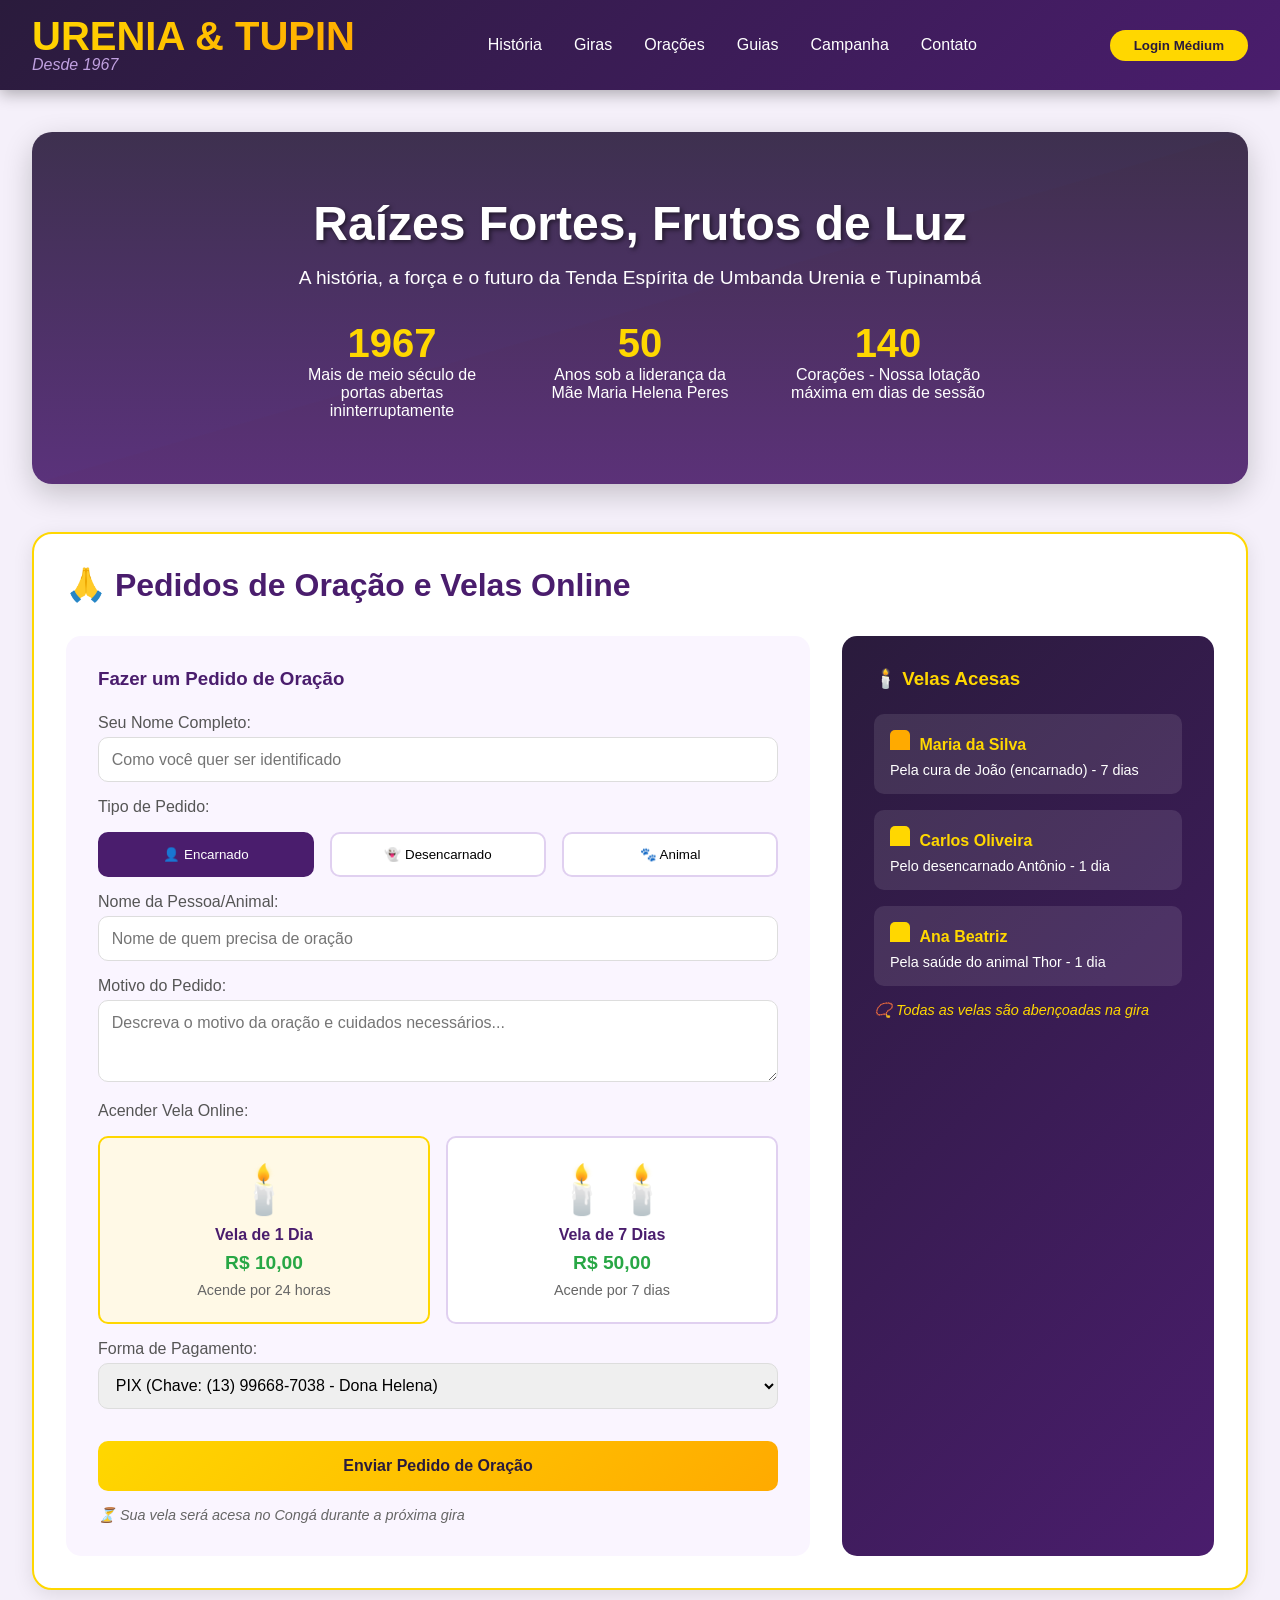
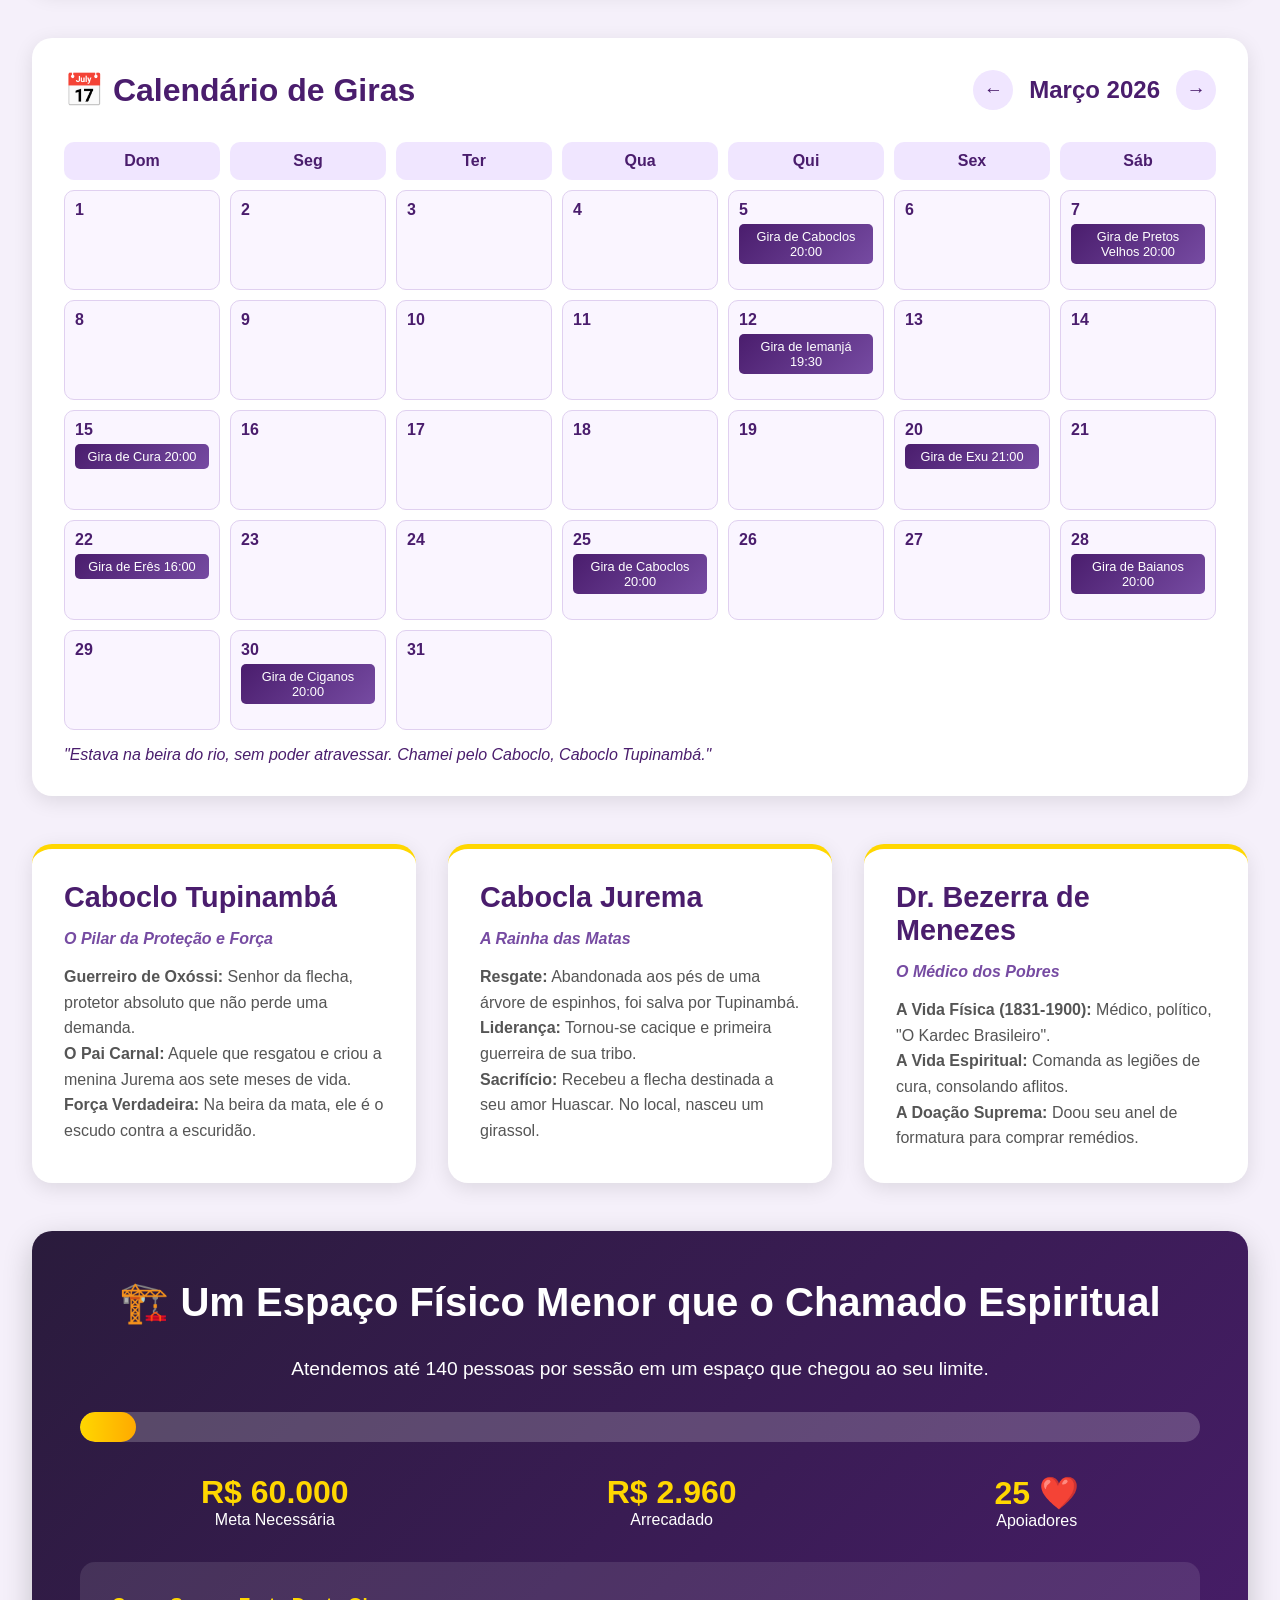
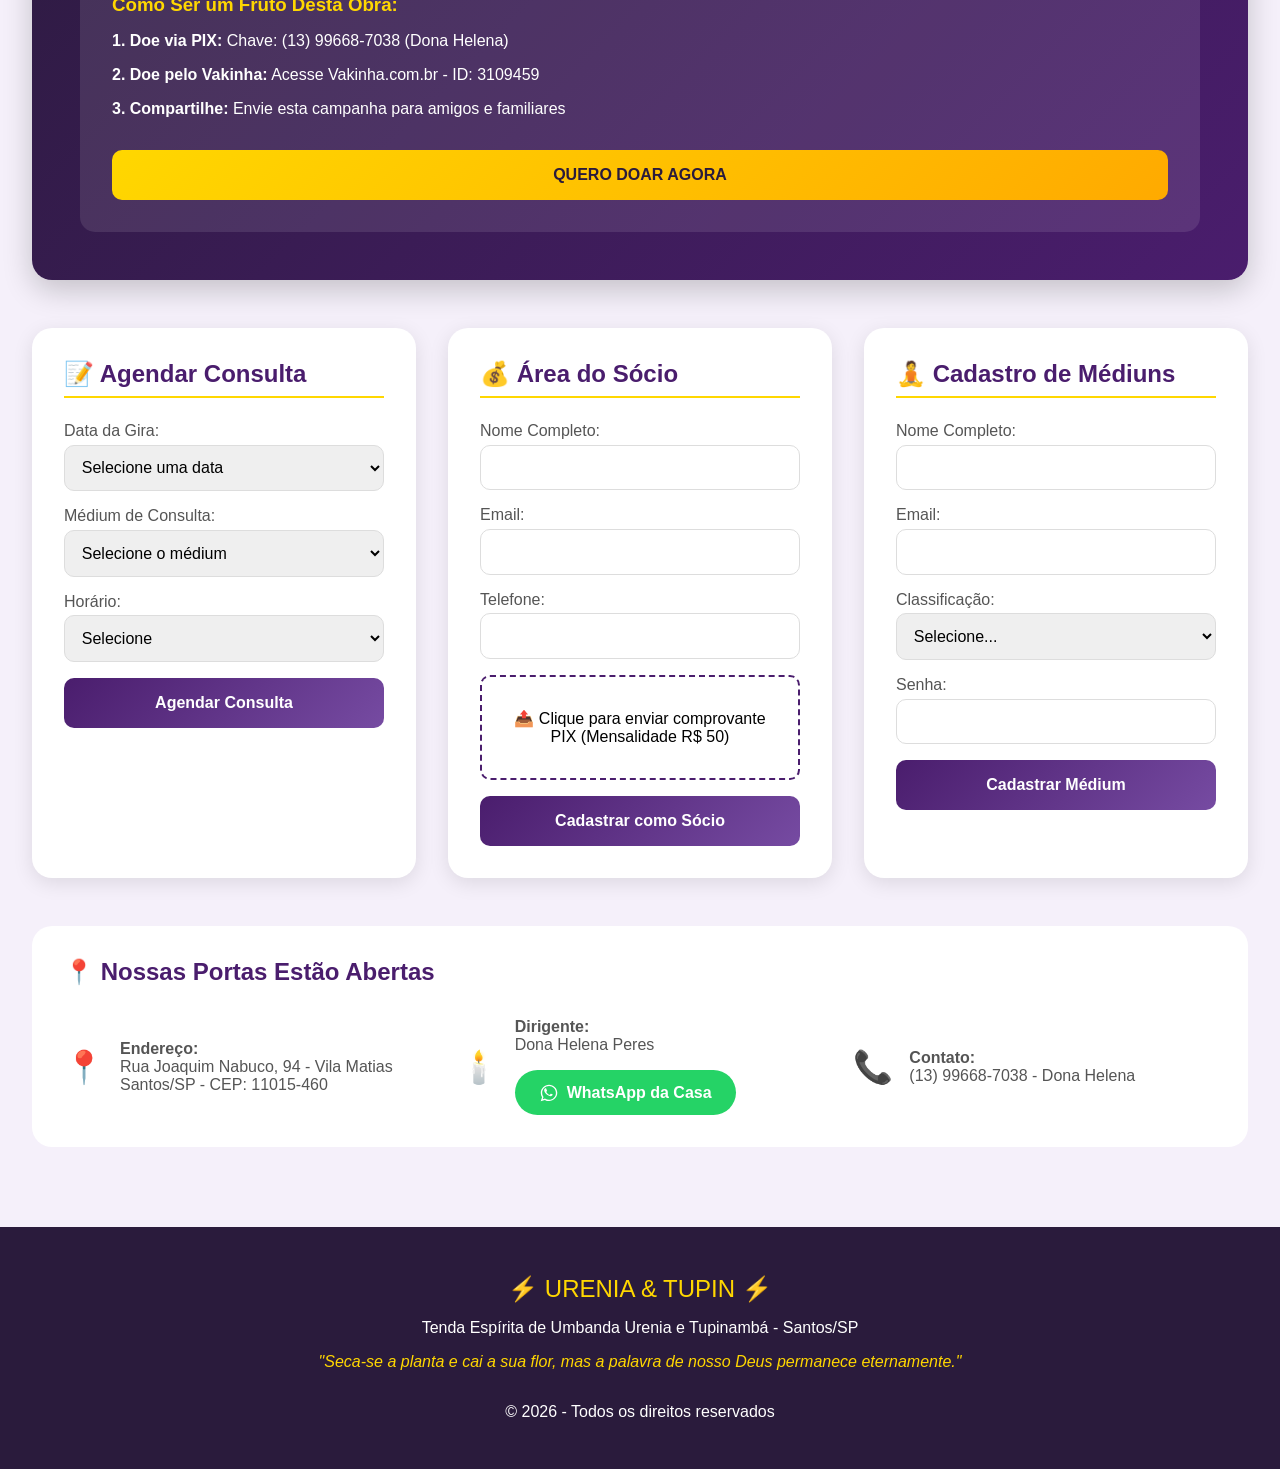
==== index.html @ 723755a4 "Primeira versão do site - Urenia & Tupinambá" ====
<!DOCTYPE html>
<html lang="pt-BR">
<head>
    <meta charset="UTF-8">
    <meta name="viewport" content="width=device-width, initial-scale=1.0">
    <title>Urenia & Tupinambá - Tenda Umbanda Santos/SP</title>
    <style>
        * {
            margin: 0;
            padding: 0;
            box-sizing: border-box;
            font-family: 'Segoe UI', Tahoma, Geneva, Verdana, sans-serif;
        }

        body {
            background: #f5f0fa;
        }

        /* Cabeçalho com logo */
        header {
            background: linear-gradient(135deg, #2a1b3c 0%, #4a1d6d 100%);
            color: white;
            padding: 1rem 2rem;
            position: fixed;
            width: 100%;
            top: 0;
            z-index: 1000;
            box-shadow: 0 4px 15px rgba(0,0,0,0.3);
        }

        nav {
            display: flex;
            justify-content: space-between;
            align-items: center;
            max-width: 1400px;
            margin: 0 auto;
        }

        .logo-container {
            display: flex;
            align-items: center;
            gap: 15px;
        }

        .logo-text {
            font-size: 2.5rem;
            font-weight: bold;
            background: linear-gradient(135deg, #ffd700, #ffaa00);
            -webkit-background-clip: text;
            -webkit-text-fill-color: transparent;
            background-clip: text;
            line-height: 1;
        }

        .logo-sub {
            font-size: 1rem;
            color: #c0a0e0;
            font-style: italic;
        }

        .nav-links {
            display: flex;
            gap: 2rem;
        }

        .nav-links a {
            color: white;
            text-decoration: none;
            font-weight: 500;
            transition: color 0.3s;
        }

        .nav-links a:hover {
            color: #ffd700;
        }

        .login-btn {
            background: #ffd700;
            color: #2a1b3c;
            border: none;
            padding: 0.5rem 1.5rem;
            border-radius: 25px;
            cursor: pointer;
            font-weight: bold;
            transition: all 0.3s;
        }

        .login-btn:hover {
            background: #ffaa00;
            transform: scale(1.05);
        }

        /* Main content */
        main {
            margin-top: 100px;
            padding: 2rem;
            max-width: 1400px;
            margin-left: auto;
            margin-right: auto;
        }

        /* Hero section com história */
        .hero {
            background: linear-gradient(rgba(42, 27, 60, 0.9), rgba(74, 29, 109, 0.9)), url('data:image/svg+xml;utf8,<svg xmlns="http://www.w3.org/2000/svg" viewBox="0 0 100 100" preserveAspectRatio="none"><polygon points="0,100 100,0 100,100" fill="rgba(255,215,0,0.1)"/></svg>');
            background-size: cover;
            color: white;
            padding: 4rem 2rem;
            border-radius: 20px;
            margin-bottom: 3rem;
            text-align: center;
            box-shadow: 0 10px 30px rgba(0,0,0,0.2);
        }

        .hero h1 {
            font-size: 3rem;
            margin-bottom: 1rem;
            text-shadow: 2px 2px 4px rgba(0,0,0,0.5);
        }

        .hero-stats {
            display: flex;
            justify-content: center;
            gap: 3rem;
            margin-top: 2rem;
            flex-wrap: wrap;
        }

        .stat-item {
            text-align: center;
        }

        .stat-number {
            font-size: 2.5rem;
            font-weight: bold;
            color: #ffd700;
        }

        .stat-label {
            font-size: 1rem;
            max-width: 200px;
        }

        /* Aba de Orações - Nova Seção */
        .oracoes-section {
            background: white;
            border-radius: 20px;
            padding: 2rem;
            margin-bottom: 3rem;
            box-shadow: 0 5px 20px rgba(0,0,0,0.1);
            border: 2px solid #ffd700;
        }

        .oracoes-titulo {
            color: #4a1d6d;
            font-size: 2rem;
            margin-bottom: 2rem;
            display: flex;
            align-items: center;
            gap: 10px;
        }

        .oracoes-grid {
            display: grid;
            grid-template-columns: 2fr 1fr;
            gap: 2rem;
        }

        .form-oracao {
            background: #faf5ff;
            padding: 2rem;
            border-radius: 15px;
        }

        .velas-opcoes {
            display: flex;
            gap: 1rem;
            margin: 1rem 0;
        }

        .vela-card {
            flex: 1;
            background: white;
            border: 2px solid #e0d0f0;
            border-radius: 10px;
            padding: 1.5rem;
            text-align: center;
            cursor: pointer;
            transition: all 0.3s;
        }

        .vela-card:hover {
            border-color: #ffd700;
            transform: translateY(-5px);
        }

        .vela-card.selected {
            border-color: #ffd700;
            background: #fff9e6;
        }

        .vela-icone {
            font-size: 3rem;
            margin-bottom: 0.5rem;
        }

        .vela-tipo {
            font-weight: bold;
            color: #4a1d6d;
            margin-bottom: 0.5rem;
        }

        .vela-preco {
            color: #28a745;
            font-weight: bold;
            font-size: 1.2rem;
        }

        .vela-duracao {
            color: #666;
            font-size: 0.9rem;
            margin-top: 0.5rem;
        }

        .tipo-pedido {
            display: flex;
            gap: 1rem;
            margin: 1rem 0;
        }

        .tipo-btn {
            flex: 1;
            padding: 0.8rem;
            border: 2px solid #e0d0f0;
            border-radius: 10px;
            background: white;
            cursor: pointer;
            transition: all 0.3s;
        }

        .tipo-btn:hover {
            border-color: #ffd700;
        }

        .tipo-btn.selected {
            background: #4a1d6d;
            color: white;
            border-color: #4a1d6d;
        }

        .pedidos-oracoes {
            background: linear-gradient(135deg, #2a1b3c, #4a1d6d);
            color: white;
            padding: 2rem;
            border-radius: 15px;
        }

        .pedido-item {
            background: rgba(255,255,255,0.1);
            padding: 1rem;
            border-radius: 10px;
            margin-bottom: 1rem;
        }

        .pedido-nome {
            font-weight: bold;
            color: #ffd700;
        }

        .pedido-motivo {
            font-size: 0.9rem;
            margin-top: 0.5rem;
        }

        .velinha {
            display: inline-block;
            width: 20px;
            height: 20px;
            border-radius: 5px 5px 0 0;
            margin-right: 5px;
        }

        .velinha-1dia { background: #ffd700; }
        .velinha-7dias { background: #ffaa00; }

        /* Calendário */
        .calendario-section {
            background: white;
            border-radius: 20px;
            padding: 2rem;
            margin-bottom: 3rem;
            box-shadow: 0 5px 20px rgba(0,0,0,0.1);
        }

        .calendario-header {
            display: flex;
            justify-content: space-between;
            align-items: center;
            margin-bottom: 2rem;
            flex-wrap: wrap;
            gap: 1rem;
        }

        .calendario-titulo {
            color: #4a1d6d;
            font-size: 2rem;
            display: flex;
            align-items: center;
            gap: 10px;
        }

        .mes-ano {
            display: flex;
            gap: 1rem;
            align-items: center;
        }

        .mes-ano button {
            background: #f0e6ff;
            border: none;
            width: 40px;
            height: 40px;
            border-radius: 50%;
            cursor: pointer;
            font-size: 1.2rem;
            color: #4a1d6d;
            transition: all 0.3s;
        }

        .mes-ano button:hover {
            background: #4a1d6d;
            color: white;
        }

        .calendario-grid {
            display: grid;
            grid-template-columns: repeat(7, 1fr);
            gap: 10px;
        }

        .calendario-dia-semana {
            text-align: center;
            font-weight: bold;
            padding: 10px;
            background: #f0e6ff;
            color: #4a1d6d;
            border-radius: 10px;
        }

        .calendario-dia {
            border: 1px solid #e0d0f0;
            padding: 10px;
            min-height: 100px;
            border-radius: 10px;
            transition: all 0.3s;
            background: #faf5ff;
        }

        .calendario-dia:hover {
            transform: scale(1.02);
            box-shadow: 0 5px 15px rgba(74, 29, 109, 0.2);
            background: white;
        }

        .dia-numero {
            font-weight: bold;
            color: #4a1d6d;
            margin-bottom: 5px;
        }

        .gira-evento {
            background: linear-gradient(135deg, #4a1d6d, #764ba2);
            color: white;
            padding: 5px;
            border-radius: 5px;
            font-size: 0.8rem;
            margin-top: 5px;
            cursor: pointer;
            text-align: center;
            word-break: break-word;
        }

        .btn-adicionar-gira {
            background: #4CAF50;
            color: white;
            border: none;
            padding: 0.5rem 1rem;
            border-radius: 5px;
            cursor: pointer;
            font-size: 0.9rem;
            margin-top: 1rem;
        }

        /* Seção dos Guias */
        .guias-section {
            display: grid;
            grid-template-columns: repeat(auto-fit, minmax(300px, 1fr));
            gap: 2rem;
            margin-bottom: 3rem;
        }

        .guia-card {
            background: white;
            border-radius: 20px;
            padding: 2rem;
            box-shadow: 0 5px 20px rgba(0,0,0,0.1);
            transition: transform 0.3s;
            border-top: 5px solid #ffd700;
        }

        .guia-card:hover {
            transform: translateY(-10px);
        }

        .guia-card h3 {
            color: #4a1d6d;
            font-size: 1.8rem;
            margin-bottom: 1rem;
        }

        .guia-card h4 {
            color: #764ba2;
            margin-bottom: 1rem;
            font-style: italic;
        }

        .guia-historia {
            color: #555;
            line-height: 1.6;
        }

        /* Campanha de Reforma */
        .campanha-section {
            background: linear-gradient(135deg, #2a1b3c, #4a1d6d);
            color: white;
            border-radius: 20px;
            padding: 3rem;
            margin-bottom: 3rem;
            box-shadow: 0 10px 30px rgba(0,0,0,0.2);
        }

        .campanha-titulo {
            font-size: 2.5rem;
            margin-bottom: 2rem;
            text-align: center;
        }

        .progresso-container {
            background: rgba(255,255,255,0.2);
            border-radius: 30px;
            height: 30px;
            margin: 2rem 0;
            overflow: hidden;
        }

        .progresso-bar {
            background: linear-gradient(90deg, #ffd700, #ffaa00);
            height: 100%;
            width: 5%;
            border-radius: 30px;
            transition: width 0.5s;
        }

        .campanha-stats {
            display: flex;
            justify-content: space-around;
            margin: 2rem 0;
            flex-wrap: wrap;
            gap: 1rem;
        }

        .campanha-stat {
            text-align: center;
        }

        .campanha-valor {
            font-size: 2rem;
            font-weight: bold;
            color: #ffd700;
        }

        /* Formulários */
        .funcionalidades-grid {
            display: grid;
            grid-template-columns: repeat(auto-fit, minmax(350px, 1fr));
            gap: 2rem;
            margin-bottom: 3rem;
        }

        .card {
            background: white;
            border-radius: 20px;
            padding: 2rem;
            box-shadow: 0 5px 20px rgba(0,0,0,0.1);
        }

        .card h3 {
            color: #4a1d6d;
            margin-bottom: 1.5rem;
            font-size: 1.5rem;
            border-bottom: 2px solid #ffd700;
            padding-bottom: 0.5rem;
        }

        .form-group {
            margin-bottom: 1rem;
        }

        .form-group label {
            display: block;
            margin-bottom: 0.3rem;
            color: #555;
            font-weight: 500;
        }

        .form-group input,
        .form-group select,
        .form-group textarea {
            width: 100%;
            padding: 0.8rem;
            border: 1px solid #ddd;
            border-radius: 10px;
            font-size: 1rem;
        }

        .btn {
            background: linear-gradient(135deg, #4a1d6d, #764ba2);
            color: white;
            border: none;
            padding: 1rem;
            border-radius: 10px;
            cursor: pointer;
            font-size: 1rem;
            font-weight: bold;
            transition: all 0.3s;
            width: 100%;
        }

        .btn:hover {
            background: linear-gradient(135deg, #764ba2, #4a1d6d);
            transform: scale(1.02);
        }

        .btn-doe {
            background: linear-gradient(135deg, #ffd700, #ffaa00);
            color: #2a1b3c;
        }

        .btn-oracao {
            background: linear-gradient(135deg, #ffd700, #ffaa00);
            color: #2a1b3c;
            margin-top: 1rem;
        }

        /* Upload PIX */
        .upload-area {
            border: 2px dashed #4a1d6d;
            padding: 2rem;
            text-align: center;
            border-radius: 10px;
            margin: 1rem 0;
            cursor: pointer;
            transition: all 0.3s;
        }

        .upload-area:hover {
            background: #f0e6ff;
            border-color: #ffd700;
        }

        /* Área do Médium */
        .medium-area {
            display: none;
            background: white;
            border-radius: 20px;
            padding: 2rem;
            margin-top: 2rem;
        }

        .medium-area.active {
            display: block;
        }

        .medium-classificacao {
            display: inline-block;
            padding: 0.5rem 1.5rem;
            border-radius: 25px;
            font-weight: bold;
            margin-bottom: 1rem;
        }

        .medium-desenvolvimento { background: #ffd700; color: #2a1b3c; }
        .medium-ogan { background: #87ceeb; color: #2a1b3c; }
        .medium-consulta { background: #98fb98; color: #2a1b3c; }
        .medium-visitante { background: #d3d3d3; color: #2a1b3c; }

        .agendamentos-table {
            width: 100%;
            border-collapse: collapse;
            margin-top: 1rem;
        }

        .agendamentos-table th,
        .agendamentos-table td {
            padding: 1rem;
            text-align: left;
            border-bottom: 1px solid #e0d0f0;
        }

        .agendamentos-table th {
            background: #f0e6ff;
            color: #4a1d6d;
        }

        .confirmar-presenca {
            background: #4CAF50;
            color: white;
            border: none;
            padding: 0.5rem 1rem;
            border-radius: 5px;
            cursor: pointer;
        }

        /* Informações de contato */
        .info-contato {
            background: white;
            border-radius: 20px;
            padding: 2rem;
            margin-top: 2rem;
        }

        .contato-grid {
            display: grid;
            grid-template-columns: repeat(auto-fit, minmax(250px, 1fr));
            gap: 2rem;
        }

        .info-item {
            display: flex;
            align-items: center;
            gap: 1rem;
            color: #555;
        }

        .whatsapp-btn {
            background: #25D366;
            color: white;
            padding: 0.8rem 1.5rem;
            border-radius: 50px;
            text-decoration: none;
            display: inline-flex;
            align-items: center;
            gap: 0.5rem;
            font-weight: bold;
            margin-top: 1rem;
        }

        /* Rodapé */
        footer {
            background: #2a1b3c;
            color: white;
            padding: 3rem 2rem;
            margin-top: 3rem;
            text-align: center;
        }

        .footer-content {
            max-width: 1400px;
            margin: 0 auto;
        }

        .desde-1967 {
            font-size: 1.5rem;
            color: #ffd700;
            margin-bottom: 1rem;
        }

        /* Modal Login */
        .modal {
            display: none;
            position: fixed;
            top: 0;
            left: 0;
            width: 100%;
            height: 100%;
            background: rgba(0,0,0,0.7);
            z-index: 2000;
            justify-content: center;
            align-items: center;
        }

        .modal.active {
            display: flex;
        }

        .modal-content {
            background: white;
            padding: 2rem;
            border-radius: 20px;
            width: 90%;
            max-width: 400px;
            position: relative;
        }

        .close-modal {
            position: absolute;
            top: 1rem;
            right: 1rem;
            font-size: 1.5rem;
            cursor: pointer;
            color: #666;
        }

        /* Responsividade */
        @media (max-width: 768px) {
            .nav-links {
                display: none;
            }
            
            .calendario-grid {
                grid-template-columns: repeat(1, 1fr);
            }
            
            .calendario-dia-semana {
                display: none;
            }
            
            .hero-stats {
                flex-direction: column;
                gap: 1rem;
            }
            
            .hero h1 {
                font-size: 2rem;
            }
            
            .oracoes-grid {
                grid-template-columns: 1fr;
            }
        }
    </style>
</head>
<body>
    <header>
        <nav>
            <div class="logo-container">
                <div>
                    <div class="logo-text">URENIA & TUPIN</div>
                    <div class="logo-sub">Desde 1967</div>
                </div>
            </div>
            <div class="nav-links">
                <a href="#historia">História</a>
                <a href="#calendario">Giras</a>
                <a href="#oracoes">Orações</a>
                <a href="#guias">Guias</a>
                <a href="#campanha">Campanha</a>
                <a href="#contato">Contato</a>
            </div>
            <button class="login-btn" onclick="abrirModalLogin()">Login Médium</button>
        </nav>
    </header>

    <main>
        <!-- Hero Section com História -->
        <section class="hero" id="historia">
            <h1>Raízes Fortes, Frutos de Luz</h1>
            <p style="font-size: 1.2rem; margin-bottom: 2rem;">A história, a força e o futuro da Tenda Espírita de Umbanda Urenia e Tupinambá</p>
            
            <div class="hero-stats">
                <div class="stat-item">
                    <div class="stat-number">1967</div>
                    <div class="stat-label">Mais de meio século de portas abertas ininterruptamente</div>
                </div>
                <div class="stat-item">
                    <div class="stat-number">50</div>
                    <div class="stat-label">Anos sob a liderança da Mãe Maria Helena Peres</div>
                </div>
                <div class="stat-item">
                    <div class="stat-number">140</div>
                    <div class="stat-label">Corações - Nossa lotação máxima em dias de sessão</div>
                </div>
            </div>
        </section>

        <!-- Nova Seção de Orações -->
        <section class="oracoes-section" id="oracoes">
            <h2 class="oracoes-titulo">🙏 Pedidos de Oração e Velas Online</h2>
            
            <div class="oracoes-grid">
                <!-- Formulário de Pedido -->
                <div class="form-oracao">
                    <h3 style="color: #4a1d6d; margin-bottom: 1.5rem;">Fazer um Pedido de Oração</h3>
                    
                    <div class="form-group">
                        <label>Seu Nome Completo:</label>
                        <input type="text" id="nome-pedinte" placeholder="Como você quer ser identificado" required>
                    </div>
                    
                    <div class="form-group">
                        <label>Tipo de Pedido:</label>
                        <div class="tipo-pedido">
                            <button type="button" class="tipo-btn selected" onclick="selecionarTipo('encarnado', this)">👤 Encarnado</button>
                            <button type="button" class="tipo-btn" onclick="selecionarTipo('desencarnado', this)">👻 Desencarnado</button>
                            <button type="button" class="tipo-btn" onclick="selecionarTipo('animal', this)">🐾 Animal</button>
                        </div>
                        <input type="hidden" id="tipo-pedido" value="encarnado">
                    </div>
                    
                    <div class="form-group">
                        <label>Nome da Pessoa/Animal:</label>
                        <input type="text" id="nome-pedido" placeholder="Nome de quem precisa de oração" required>
                    </div>
                    
                    <div class="form-group">
                        <label>Motivo do Pedido:</label>
                        <textarea id="motivo-pedido" rows="3" placeholder="Descreva o motivo da oração e cuidados necessários..." required></textarea>
                    </div>
                    
                    <div class="form-group">
                        <label>Acender Vela Online:</label>
                        <div class="velas-opcoes">
                            <div class="vela-card selected" onclick="selecionarVela(1, this)">
                                <div class="vela-icone">🕯️</div>
                                <div class="vela-tipo">Vela de 1 Dia</div>
                                <div class="vela-preco">R$ 10,00</div>
                                <div class="vela-duracao">Acende por 24 horas</div>
                            </div>
                            <div class="vela-card" onclick="selecionarVela(7, this)">
                                <div class="vela-icone">🕯️🕯️</div>
                                <div class="vela-tipo">Vela de 7 Dias</div>
                                <div class="vela-preco">R$ 50,00</div>
                                <div class="vela-duracao">Acende por 7 dias</div>
                            </div>
                        </div>
                        <input type="hidden" id="tipo-vela" value="1">
                    </div>
                    
                    <div class="form-group">
                        <label>Forma de Pagamento:</label>
                        <select id="pagamento-vela">
                            <option value="pix">PIX (Chave: (13) 99668-7038 - Dona Helena)</option>
                            <option value="cartao">Cartão de Crédito (via Vakinha)</option>
                        </select>
                    </div>
                    
                    <button class="btn btn-oracao" onclick="enviarPedidoOracao()">Enviar Pedido de Oração</button>
                    
                    <p style="margin-top: 1rem; font-size: 0.9rem; color: #666;">
                        <i>⏳ Sua vela será acesa no Congá durante a próxima gira</i>
                    </p>
                </div>
                
                <!-- Pedidos Recentes -->
                <div class="pedidos-oracoes">
                    <h3 style="color: #ffd700; margin-bottom: 1.5rem;">🕯️ Velas Acesas</h3>
                    
                    <div id="lista-pedidos">
                        <div class="pedido-item">
                            <div>
                                <span class="velinha velinha-7dias"></span>
                                <span class="pedido-nome">Maria da Silva</span>
                            </div>
                            <div class="pedido-motivo">Pela cura de João (encarnado) - 7 dias</div>
                        </div>
                        
                        <div class="pedido-item">
                            <div>
                                <span class="velinha velinha-1dia"></span>
                                <span class="pedido-nome">Carlos Oliveira</span>
                            </div>
                            <div class="pedido-motivo">Pelo desencarnado Antônio - 1 dia</div>
                        </div>
                        
                        <div class="pedido-item">
                            <div>
                                <span class="velinha velinha-1dia"></span>
                                <span class="pedido-nome">Ana Beatriz</span>
                            </div>
                            <div class="pedido-motivo">Pela saúde do animal Thor - 1 dia</div>
                        </div>
                    </div>
                    
                    <p style="margin-top: 1rem; font-size: 0.9rem; color: #ffd700;">
                        <i>📿 Todas as velas são abençoadas na gira</i>
                    </p>
                </div>
            </div>
        </section>

        <!-- Calendário de Giras -->
        <section class="calendario-section" id="calendario">
            <div class="calendario-header">
                <h2 class="calendario-titulo">📅 Calendário de Giras</h2>
                <div class="mes-ano">
                    <button onclick="mesAnterior()">←</button>
                    <span id="mes-atual" style="font-size: 1.5rem; font-weight: bold; color: #4a1d6d;">Março 2026</span>
                    <button onclick="proximoMes()">→</button>
                </div>
            </div>
            
            <!-- Botão para adicionar gira (visível apenas para médiuns logados) -->
            <button class="btn-adicionar-gira" onclick="abrirModalAgendaGira()" style="display: none;" id="btn-add-gira">+ Agendar Nova Gira</button>
            
            <div class="calendario-grid" id="calendario-grid">
                <!-- Dias da semana -->
                <div class="calendario-dia-semana">Dom</div>
                <div class="calendario-dia-semana">Seg</div>
                <div class="calendario-dia-semana">Ter</div>
                <div class="calendario-dia-semana">Qua</div>
                <div class="calendario-dia-semana">Qui</div>
                <div class="calendario-dia-semana">Sex</div>
                <div class="calendario-dia-semana">Sáb</div>
                <!-- Gerado via JS -->
            </div>
            <p style="margin-top: 1rem; color: #4a1d6d; font-style: italic;">"Estava na beira do rio, sem poder atravessar. Chamei pelo Caboclo, Caboclo Tupinambá."</p>
        </section>

        <!-- Seção dos Guias Espirituais -->
        <section class="guias-section" id="guias">
            <div class="guia-card">
                <h3>Caboclo Tupinambá</h3>
                <h4>O Pilar da Proteção e Força</h4>
                <div class="guia-historia">
                    <p><strong>Guerreiro de Oxóssi:</strong> Senhor da flecha, protetor absoluto que não perde uma demanda.</p>
                    <p><strong>O Pai Carnal:</strong> Aquele que resgatou e criou a menina Jurema aos sete meses de vida.</p>
                    <p><strong>Força Verdadeira:</strong> Na beira da mata, ele é o escudo contra a escuridão.</p>
                </div>
            </div>

            <div class="guia-card">
                <h3>Cabocla Jurema</h3>
                <h4>A Rainha das Matas</h4>
                <div class="guia-historia">
                    <p><strong>Resgate:</strong> Abandonada aos pés de uma árvore de espinhos, foi salva por Tupinambá.</p>
                    <p><strong>Liderança:</strong> Tornou-se cacique e primeira guerreira de sua tribo.</p>
                    <p><strong>Sacrifício:</strong> Recebeu a flecha destinada a seu amor Huascar. No local, nasceu um girassol.</p>
                </div>
            </div>

            <div class="guia-card">
                <h3>Dr. Bezerra de Menezes</h3>
                <h4>O Médico dos Pobres</h4>
                <div class="guia-historia">
                    <p><strong>A Vida Física (1831-1900):</strong> Médico, político, "O Kardec Brasileiro".</p>
                    <p><strong>A Vida Espiritual:</strong> Comanda as legiões de cura, consolando aflitos.</p>
                    <p><strong>A Doação Suprema:</strong> Doou seu anel de formatura para comprar remédios.</p>
                </div>
            </div>
        </section>

        <!-- Campanha de Reforma -->
        <section class="campanha-section" id="campanha">
            <h2 class="campanha-titulo">🏗️ Um Espaço Físico Menor que o Chamado Espiritual</h2>
            
            <p style="text-align: center; font-size: 1.2rem; margin-bottom: 2rem;">
                Atendemos até 140 pessoas por sessão em um espaço que chegou ao seu limite.
            </p>

            <div class="progresso-container">
                <div class="progresso-bar" style="width: 5%;"></div>
            </div>

            <div class="campanha-stats">
                <div class="campanha-stat">
                    <div class="campanha-valor">R$ 60.000</div>
                    <div>Meta Necessária</div>
                </div>
                <div class="campanha-stat">
                    <div class="campanha-valor">R$ 2.960</div>
                    <div>Arrecadado</div>
                </div>
                <div class="campanha-stat">
                    <div class="campanha-valor">25 ❤️</div>
                    <div>Apoiadores</div>
                </div>
            </div>

            <div style="background: rgba(255,255,255,0.1); padding: 2rem; border-radius: 15px; margin-top: 2rem;">
                <h3 style="color: #ffd700; margin-bottom: 1rem;">Como Ser um Fruto Desta Obra:</h3>
                <div style="display: grid; gap: 1rem;">
                    <p><strong>1. Doe via PIX:</strong> Chave: (13) 99668-7038 (Dona Helena)</p>
                    <p><strong>2. Doe pelo Vakinha:</strong> Acesse Vakinha.com.br - ID: 3109459</p>
                    <p><strong>3. Compartilhe:</strong> Envie esta campanha para amigos e familiares</p>
                </div>
                <button class="btn btn-doe" style="margin-top: 2rem;" onclick="window.open('https://www.vakinha.com.br/3109459', '_blank')">QUERO DOAR AGORA</button>
            </div>
        </section>

        <!-- Funcionalidades -->
        <div class="funcionalidades-grid">
            <!-- Agendamento de Consulta -->
            <div class="card">
                <h3>📝 Agendar Consulta</h3>
                <form id="form-agendamento">
                    <div class="form-group">
                        <label>Data da Gira:</label>
                        <select id="data-gira" required>
                            <option value="">Selecione uma data</option>
                        </select>
                    </div>
                    <div class="form-group">
                        <label>Médium de Consulta:</label>
                        <select id="medium-consulta" required>
                            <option value="">Selecione o médium</option>
                        </select>
                    </div>
                    <div class="form-group">
                        <label>Horário:</label>
                        <select id="horario-consulta" required>
                            <option value="">Selecione</option>
                            <option value="19:00">19:00</option>
                            <option value="20:00">20:00</option>
                            <option value="21:00">21:00</option>
                        </select>
                    </div>
                    <button type="submit" class="btn">Agendar Consulta</button>
                </form>
            </div>

            <!-- Área do Sócio -->
            <div class="card">
                <h3>💰 Área do Sócio</h3>
                <form id="form-socio">
                    <div class="form-group">
                        <label>Nome Completo:</label>
                        <input type="text" required>
                    </div>
                    <div class="form-group">
                        <label>Email:</label>
                        <input type="email" required>
                    </div>
                    <div class="form-group">
                        <label>Telefone:</label>
                        <input type="tel" required>
                    </div>
                    <div class="upload-area" onclick="document.getElementById('pix-upload').click()">
                        📤 Clique para enviar comprovante PIX (Mensalidade R$ 50)
                        <input type="file" id="pix-upload" style="display: none;" accept="image/*,.pdf">
                    </div>
                    <button type="submit" class="btn">Cadastrar como Sócio</button>
                </form>
            </div>

            <!-- Cadastro de Médiuns -->
            <div class="card">
                <h3>🧘 Cadastro de Médiuns</h3>
                <form id="form-medium">
                    <div class="form-group">
                        <label>Nome Completo:</label>
                        <input type="text" required>
                    </div>
                    <div class="form-group">
                        <label>Email:</label>
                        <input type="email" required>
                    </div>
                    <div class="form-group">
                        <label>Classificação:</label>
                        <select id="classificacao-medium" required>
                            <option value="">Selecione...</option>
                            <option value="desenvolvimento">Médium em Desenvolvimento</option>
                            <option value="ogan">Ogan</option>
                            <option value="consulta">Médium de Consulta</option>
                            <option value="visitante">Visitante</option>
                        </select>
                    </div>
                    <div class="form-group">
                        <label>Senha:</label>
                        <input type="password" required>
                    </div>
                    <button type="submit" class="btn">Cadastrar Médium</button>
                </form>
            </div>
        </div>

        <!-- Área do Médium -->
        <div class="medium-area" id="medium-area">
            <h2>Área do Médium</h2>
            <div class="medium-classificacao medium-desenvolvimento" id="classificacao-exibida">Médium em Desenvolvimento</div>
            
            <h3 style="margin-top: 2rem;">Próximas Giras</h3>
            <table class="agendamentos-table">
                <thead>
                    <tr>
                        <th>Data</th>
                        <th>Tipo de Gira</th>
                        <th>Horário</th>
                        <th>Status</th>
                        <th>Ação</th>
                    </tr>
                </thead>
                <tbody id="giras-mediuns">
                    <!-- Será preenchido via JavaScript -->
                </tbody>
            </table>
        </div>

        <!-- Informações de Contato -->
        <section class="info-contato" id="contato">
            <h2 style="color: #4a1d6d; margin-bottom: 2rem;">📍 Nossas Portas Estão Abertas</h2>
            <div class="contato-grid">
                <div class="info-item">
                    <span style="font-size: 2rem;">📍</span>
                    <div>
                        <strong>Endereço:</strong><br>
                        Rua Joaquim Nabuco, 94 - Vila Matias<br>
                        Santos/SP - CEP: 11015-460
                    </div>
                </div>
                <div class="info-item">
                    <span style="font-size: 2rem;">🕯️</span>
                    <div>
                        <strong>Dirigente:</strong><br>
                        Dona Helena Peres<br>
                        <a href="https://wa.me/5513996687038" class="whatsapp-btn" target="_blank">
                            <img src="data:image/svg+xml;utf8,<svg xmlns='http://www.w3.org/2000/svg' width='20' height='20' viewBox='0 0 24 24' fill='white'><path d='M12.04 2C6.58 2 2.13 6.45 2.13 11.91C2.13 13.76 2.68 15.54 3.68 17.07L2.04 21.91L7.02 20.29C8.52 21.22 10.25 21.72 12.04 21.72C17.5 21.72 21.95 17.27 21.95 11.81C21.95 6.35 17.5 2 12.04 2ZM12.04 20.09C10.46 20.09 8.92 19.63 7.6 18.77L7.33 18.6L4.49 19.51L5.42 16.75L5.24 16.47C4.3 15.09 3.79 13.5 3.79 11.91C3.79 7.32 7.45 3.66 12.04 3.66C16.63 3.66 20.29 7.32 20.29 11.91C20.29 16.5 16.63 20.09 12.04 20.09ZM16.52 13.78C16.24 13.64 14.87 12.96 14.62 12.86C14.37 12.76 14.18 12.71 13.99 12.99C13.8 13.27 13.26 13.9 13.1 14.09C12.94 14.28 12.78 14.3 12.5 14.16C12.22 14.02 11.35 13.7 10.3 12.78C9.48 12.06 8.93 11.2 8.77 10.92C8.61 10.64 8.75 10.5 8.89 10.36C9.02 10.23 9.18 10.02 9.32 9.85C9.46 9.68 9.51 9.54 9.6 9.34C9.69 9.14 9.64 8.97 9.57 8.83C9.5 8.69 8.95 7.32 8.75 6.82C8.56 6.33 8.36 6.4 8.21 6.39C8.07 6.38 7.91 6.38 7.75 6.38C7.59 6.38 7.32 6.44 7.1 6.68C6.88 6.92 6.23 7.53 6.23 8.77C6.23 10.01 7.09 11.2 7.21 11.36C7.33 11.52 8.92 14.06 11.36 15.13C11.96 15.41 12.42 15.58 12.79 15.71C13.39 15.92 13.94 15.89 14.38 15.82C14.87 15.74 15.89 15.13 16.11 14.46C16.33 13.79 16.33 13.22 16.26 13.09C16.19 12.96 16.04 12.9 16.52 13.78Z'/></svg>" style="width: 20px; height: 20px; filter: brightness(0) invert(1);">
                            WhatsApp da Casa
                        </a>
                    </div>
                </div>
                <div class="info-item">
                    <span style="font-size: 2rem;">📞</span>
                    <div>
                        <strong>Contato:</strong><br>
                        (13) 99668-7038 - Dona Helena
                    </div>
                </div>
            </div>
        </section>
    </main>

    <footer>
        <div class="footer-content">
            <div class="desde-1967">⚡ URENIA & TUPIN ⚡</div>
            <p style="margin-bottom: 1rem;">Tenda Espírita de Umbanda Urenia e Tupinambá - Santos/SP</p>
            <p style="font-style: italic; color: #ffd700;">"Seca-se a planta e cai a sua flor, mas a palavra de nosso Deus permanece eternamente."</p>
            <p style="margin-top: 2rem;">© 2026 - Todos os direitos reservados</p>
        </div>
    </footer>

    <!-- Modal de Login -->
    <div class="modal" id="modal-login">
        <div class="modal-content">
            <span class="close-modal" onclick="fecharModalLogin()">&times;</span>
            <h2 style="margin-bottom: 1.5rem; color: #4a1d6d;">Login do Médium</h2>
            <form id="form-login" onsubmit="fazerLogin(event)">
                <div class="form-group">
                    <label>Email:</label>
                    <input type="email" id="login-email" required>
                </div>
                <div class="form-group">
                    <label>Senha:</label>
                    <input type="password" id="login-senha" required>
                </div>
                <button type="submit" class="btn">Entrar</button>
            </form>
        </div>
    </div>

    <script>
        // Dados simulados baseados na história real
        let mediuns = [
            { id: 1, nome: "Maria Helena Peres", email: "donahelena@urenia.org", senha: "1967", classificacao: "consulta" },
            { id: 2, nome: "João de Oxóssi", email: "joao@email.com", senha: "123", classificacao: "consulta" },
            { id: 3, nome: "Carlos Ogan", email: "carlos@email.com", senha: "123", classificacao: "ogan" },
            { id: 4, nome: "Ana em Desenvolvimento", email: "ana@email.com", senha: "123", classificacao: "desenvolvimento" }
        ];

        // Giras agendadas (vários dias)
        let giras = [
            { data: '2026-03-05', tipo: 'Gira de Caboclos', horario: '20:00', linha: 'Oxóssi' },
            { data: '2026-03-07', tipo: 'Gira de Pretos Velhos', horario: '20:00', linha: 'Pai Benedito' },
            { data: '2026-03-12', tipo: 'Gira de Iemanjá', horario: '19:30', linha: 'Rainha do Mar' },
            { data: '2026-03-15', tipo: 'Gira de Cura', horario: '20:00', linha: 'Dr. Bezerra' },
            { data: '2026-03-20', tipo: 'Gira de Exu', horario: '21:00', linha: 'Exu Tiriri' },
            { data: '2026-03-22', tipo: 'Gira de Erês', horario: '16:00', linha: 'Cosme e Damião' },
            { data: '2026-03-25', tipo: 'Gira de Caboclos', horario: '20:00', linha: 'Tupinambá' },
            { data: '2026-03-28', tipo: 'Gira de Baianos', horario: '20:00', linha: 'Zé Baiano' },
            { data: '2026-03-30', tipo: 'Gira de Ciganos', horario: '20:00', linha: 'Cigana Esmeralda' }
        ];

        let medicoesConsulta = mediuns.filter(m => m.classificacao === "consulta");

        // Variáveis para o calendário
        let mesAtual = 2; // Março (0-11)
        let anoAtual = 2026;

        // Funções para o calendário
        function gerarCalendario() {
            const grid = document.getElementById('calendario-grid');
            const mesAnoEl = document.getElementById('mes-atual');
            
            const meses = ['Janeiro', 'Fevereiro', 'Março', 'Abril', 'Maio', 'Junho', 'Julho', 'Agosto', 'Setembro', 'Outubro', 'Novembro', 'Dezembro'];
            mesAnoEl.textContent = `${meses[mesAtual]} ${anoAtual}`;
            
            // Limpar grid mantendo os dias da semana
            while(grid.children.length > 7) {
                grid.removeChild(grid.lastChild);
            }
            
            // Primeiro dia do mês
            const primeiroDia = new Date(anoAtual, mesAtual, 1).getDay();
            
            // Último dia do mês
            const ultimoDia = new Date(anoAtual, mesAtual + 1, 0).getDate();
            
            // Adicionar dias vazios antes do primeiro dia
            for(let i = 0; i < primeiroDia; i++) {
                const diaVazio = document.createElement('div');
                diaVazio.className = 'calendario-dia';
                diaVazio.style.background = '#f0f0f0';
                diaVazio.style.minHeight = 'auto';
                grid.appendChild(diaVazio);
            }
            
            // Adicionar dias do mês
            for(let dia = 1; dia <= ultimoDia; dia++) {
                const diaElement = document.createElement('div');
                diaElement.className = 'calendario-dia';
                diaElement.innerHTML = `<div class="dia-numero">${dia}</div>`;
                
                // Verificar se há giras neste dia
                const dataStr = `${anoAtual}-${String(mesAtual + 1).padStart(2, '0')}-${String(dia).padStart(2, '0')}`;
                const girasDoDia = giras.filter(g => g.data === dataStr);
                
                girasDoDia.forEach(gira => {
                    diaElement.innerHTML += `<div class="gira-evento" title="${gira.linha}">${gira.tipo} ${gira.horario}</div>`;
                });
                
                grid.appendChild(diaElement);
            }
        }

        function mesAnterior() {
            if(mesAtual === 0) {
                mesAtual = 11;
                anoAtual--;
            } else {
                mesAtual--;
            }
            gerarCalendario();
        }

        function proximoMes() {
            if(mesAtual === 11) {
                mesAtual = 0;
                anoAtual++;
            } else {
                mesAtual++;
            }
            gerarCalendario();
        }

        // Funções para a seção de orações
        let tipoSelecionado = 'encarnado';
        let velaSelecionada = 1;

        function selecionarTipo(tipo, elemento) {
            tipoSelecionado = tipo;
            document.getElementById('tipo-pedido').value = tipo;
            
            // Atualizar visual dos botões
            document.querySelectorAll('.tipo-btn').forEach(btn => {
                btn.classList.remove('selected');
            });
            elemento.classList.add('selected');
        }

        function selecionarVela(dias, elemento) {
            velaSelecionada = dias;
            document.getElementById('tipo-vela').value = dias;
            
            // Atualizar visual dos cards
            document.querySelectorAll('.vela-card').forEach(card => {
                card.classList.remove('selected');
            });
            elemento.classList.add('selected');
        }

        function enviarPedidoOracao() {
            const nomePedinte = document.getElementById('nome-pedinte').value;
            const nomePedido = document.getElementById('nome-pedido').value;
            const motivo = document.getElementById('motivo-pedido').value;
            const tipo = tipoSelecionado;
            const vela = velaSelecionada;
            
            if(!nomePedinte || !nomePedido || !motivo) {
                alert('Por favor, preencha todos os campos!');
                return;
            }
            
            const tipoTexto = tipo === 'encarnado' ? '👤' : (tipo === 'desencarnado' ? '👻' : '🐾');
            const velaTexto = vela === 1 ? '🕯️ 1 dia' : '🕯️🕯️ 7 dias';
            
            // Adicionar à lista de pedidos
            const listaPedidos = document.getElementById('lista-pedidos');
            const novoPedido = document.createElement('div');
            novoPedido.className = 'pedido-item';
            novoPedido.innerHTML = `
                <div>
                    <span class="velinha ${vela === 1 ? 'velinha-1dia' : 'velinha-7dias'}"></span>
                    <span class="pedido-nome">${nomePedinte}</span> ${tipoTexto}
                </div>
                <div class="pedido-motivo">Por ${nomePedido} - ${motivo.substring(0, 30)}... - ${velaTexto}</div>
            `;
            
            listaPedidos.insertBefore(novoPedido, listaPedidos.firstChild);
            
            // Limpar formulário
            document.getElementById('nome-pedinte').value = '';
            document.getElementById('nome-pedido').value = '';
            document.getElementById('motivo-pedido').value = '';
            
            alert(`Pedido enviado! Sua vela de ${vela === 1 ? '1 dia' : '7 dias'} será acesa na próxima gira. Para pagamento, faça PIX para (13) 99668-7038 - Dona Helena`);
            
            // Abrir WhatsApp para confirmação
            window.open(`https://wa.me/5513996687038?text=Olá, fiz um pedido de oração para ${nomePedido} (${tipoTexto}) com vela de ${vela === 1 ? '1 dia' : '7 dias'}.`, '_blank');
        }

        // Preencher médiuns de consulta
        function preencherMediunsConsulta() {
            const select = document.getElementById('medium-consulta');
            medicoesConsulta.forEach(medium => {
                const option = document.createElement('option');
                option.value = medium.id;
                option.textContent = medium.nome;
                select.appendChild(option);
            });
        }

        // Preencher datas das giras no select
        function preencherDatasGira() {
            const select = document.getElementById('data-gira');
            giras.forEach(gira => {
                const option = document.createElement('option');
                option.value = gira.data;
                const dataObj = new Date(gira.data + 'T12:00:00');
                option.textContent = `${dataObj.toLocaleDateString('pt-BR')} - ${gira.tipo} ${gira.horario}`;
                select.appendChild(option);
            });
        }

        // Funções do Modal
        function abrirModalLogin() {
            document.getElementById('modal-login').classList.add('active');
        }

        function fecharModalLogin() {
            document.getElementById('modal-login').classList.remove('active');
        }

        // Login
        function fazerLogin(event) {
            event.preventDefault();
            const email = document.getElementById('login-email').value;
            const senha = document.getElementById('login-senha').value;
            
            const medium = mediuns.find(m => m.email === email && m.senha === senha);
            
            if(medium) {
                alert(`Bem-vindo(a) à nossa Tenda, ${medium.nome}!`);
                document.getElementById('medium-area').classList.add('active');
                document.getElementById('btn-add-gira').style.display = 'inline-block';
                
                const classificacaoEl = document.getElementById('classificacao-exibida');
                classificacaoEl.textContent = getClassificacaoNome(medium.classificacao);
                classificacaoEl.className = `medium-classificacao medium-${medium.classificacao}`;
                
                // Preencher tabela de giras do médium
                preencherGirasMedium();
                
                fecharModalLogin();
            } else {
                alert('Email ou senha inválidos!');
            }
        }

        function getClassificacaoNome(classificacao) {
            const nomes = {
                'desenvolvimento': 'Médium em Desenvolvimento',
                'ogan': 'Ogan',
                'consulta': 'Médium de Consulta',
                'visitante': 'Visitante'
            };
            return nomes[classificacao];
        }

        function preencherGirasMedium() {
            const tbody = document.getElementById('giras-mediuns');
            tbody.innerHTML = '';
            
            giras.forEach(gira => {
                const tr = document.createElement('tr');
                const dataObj = new Date(gira.data + 'T12:00:00');
                tr.innerHTML = `
                    <td>${dataObj.toLocaleDateString('pt-BR')}</td>
                    <td>${gira.tipo}</td>
                    <td>${gira.horario}</td>
                    <td>Pendente</td>
                    <td><button class="confirmar-presenca" onclick="confirmarPresenca(this)">Confirmar Presença</button></td>
                `;
                tbody.appendChild(tr);
            });
        }

        // Confirmar presença
        function confirmarPresenca(botao) {
            botao.textContent = '✓ Confirmado';
            botao.style.background = '#45a049';
            botao.disabled = true;
            
            const linha = botao.closest('tr');
            const colunaStatus = linha.cells[3];
            colunaStatus.textContent = 'Confirmado';
        }

        // Event Listeners
        document.getElementById('form-agendamento').addEventListener('submit', function(e) {
            e.preventDefault();
            alert('Consulta agendada com sucesso! Que os guias te acompanhem.');
        });

        document.getElementById('form-socio').addEventListener('submit', function(e) {
            e.preventDefault();
            alert('Cadastro de sócio realizado! Agradecemos seu apoio à nossa casa.');
        });

        document.getElementById('form-medium').addEventListener('submit', function(e) {
            e.preventDefault();
            
            const nome = e.target.querySelector('input[type="text"]').value;
            const email = e.target.querySelector('input[type="email"]').value;
            const classificacao = document.getElementById('classificacao-medium').value;
            const senha = e.target.querySelector('input[type="password"]').value;
            
            const novoMedium = {
                id: mediuns.length + 1,
                nome: nome,
                email: email,
                senha: senha,
                classificacao: classificacao
            };
            
            mediuns.push(novoMedium);
            
            if(classificacao === 'consulta') {
                medicoesConsulta.push(novoMedium);
                // Atualizar select de consulta
                const select = document.getElementById('medium-consulta');
                const option = document.createElement('option');
                option.value = novoMedium.id;
                option.textContent = novoMedium.nome;
                select.appendChild(option);
            }
            
            alert('Médium cadastrado com sucesso! Bem-vindo à corrente.');
            e.target.reset();
        });

        // Upload PIX
        document.getElementById('pix-upload').addEventListener('change', function(e) {
            if(e.target.files.length > 0) {
                alert('Comprovante enviado! Muito obrigado por sua contribuição.');
            }
        });

        // Inicialização
        gerarCalendario();
        preencherMediunsConsulta();
        preencherDatasGira();

        // Fechar modal ao clicar fora
        window.onclick = function(event) {
            const modal = document.getElementById('modal-login');
            if(event.target == modal) {
                fecharModalLogin();
            }
        }
    </script>
</body>
</html>
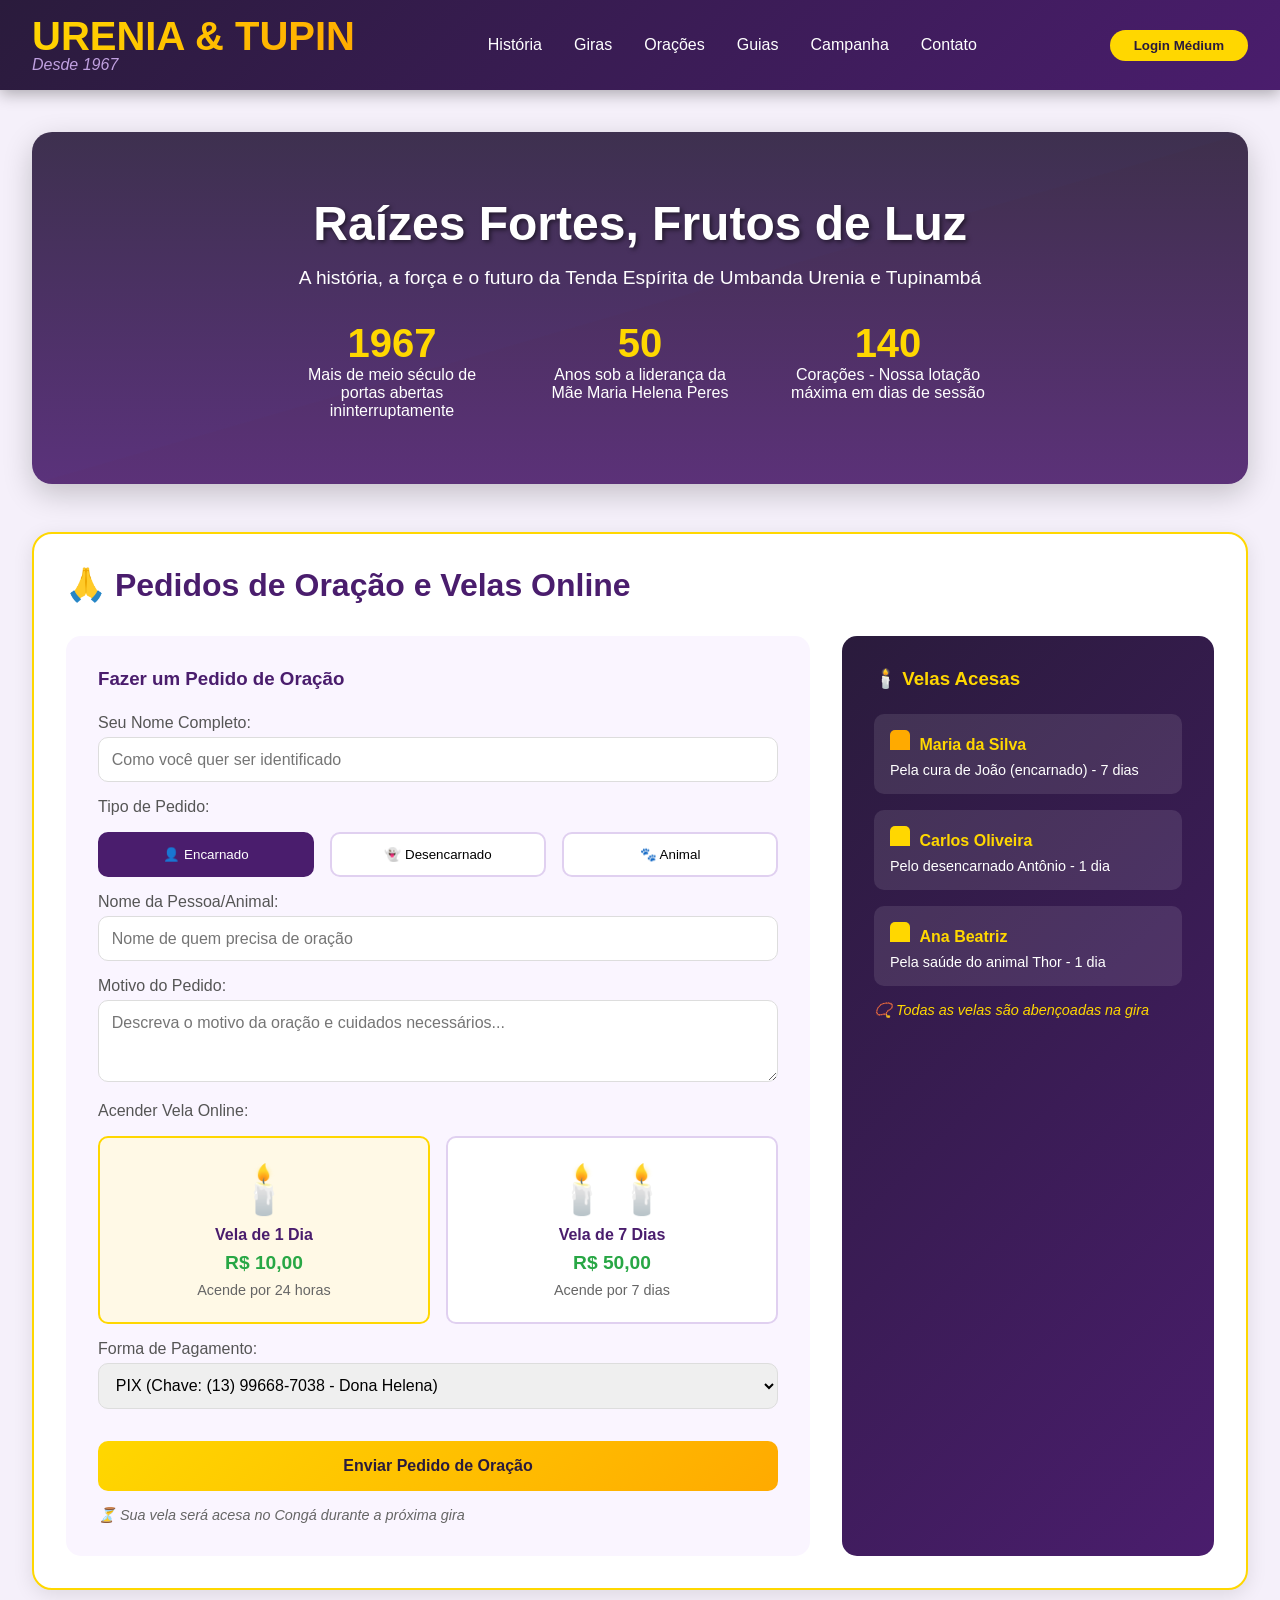
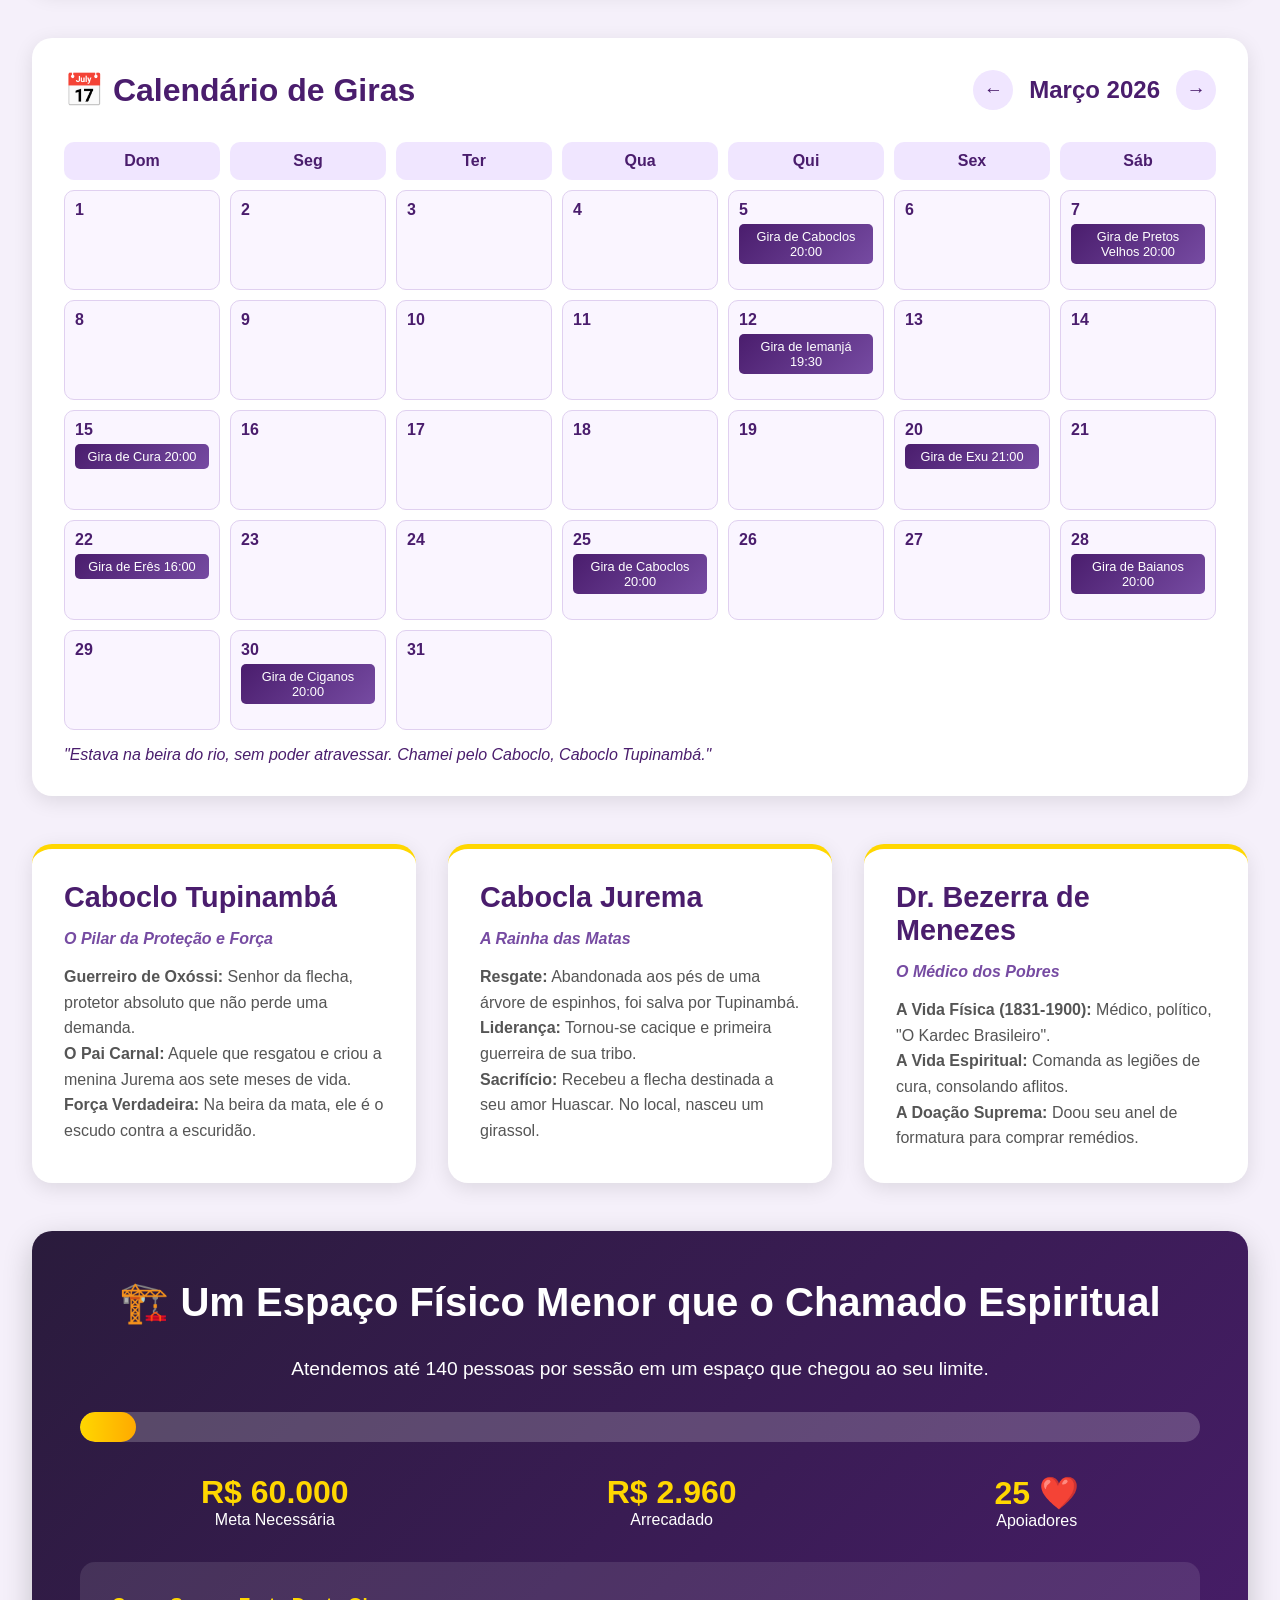
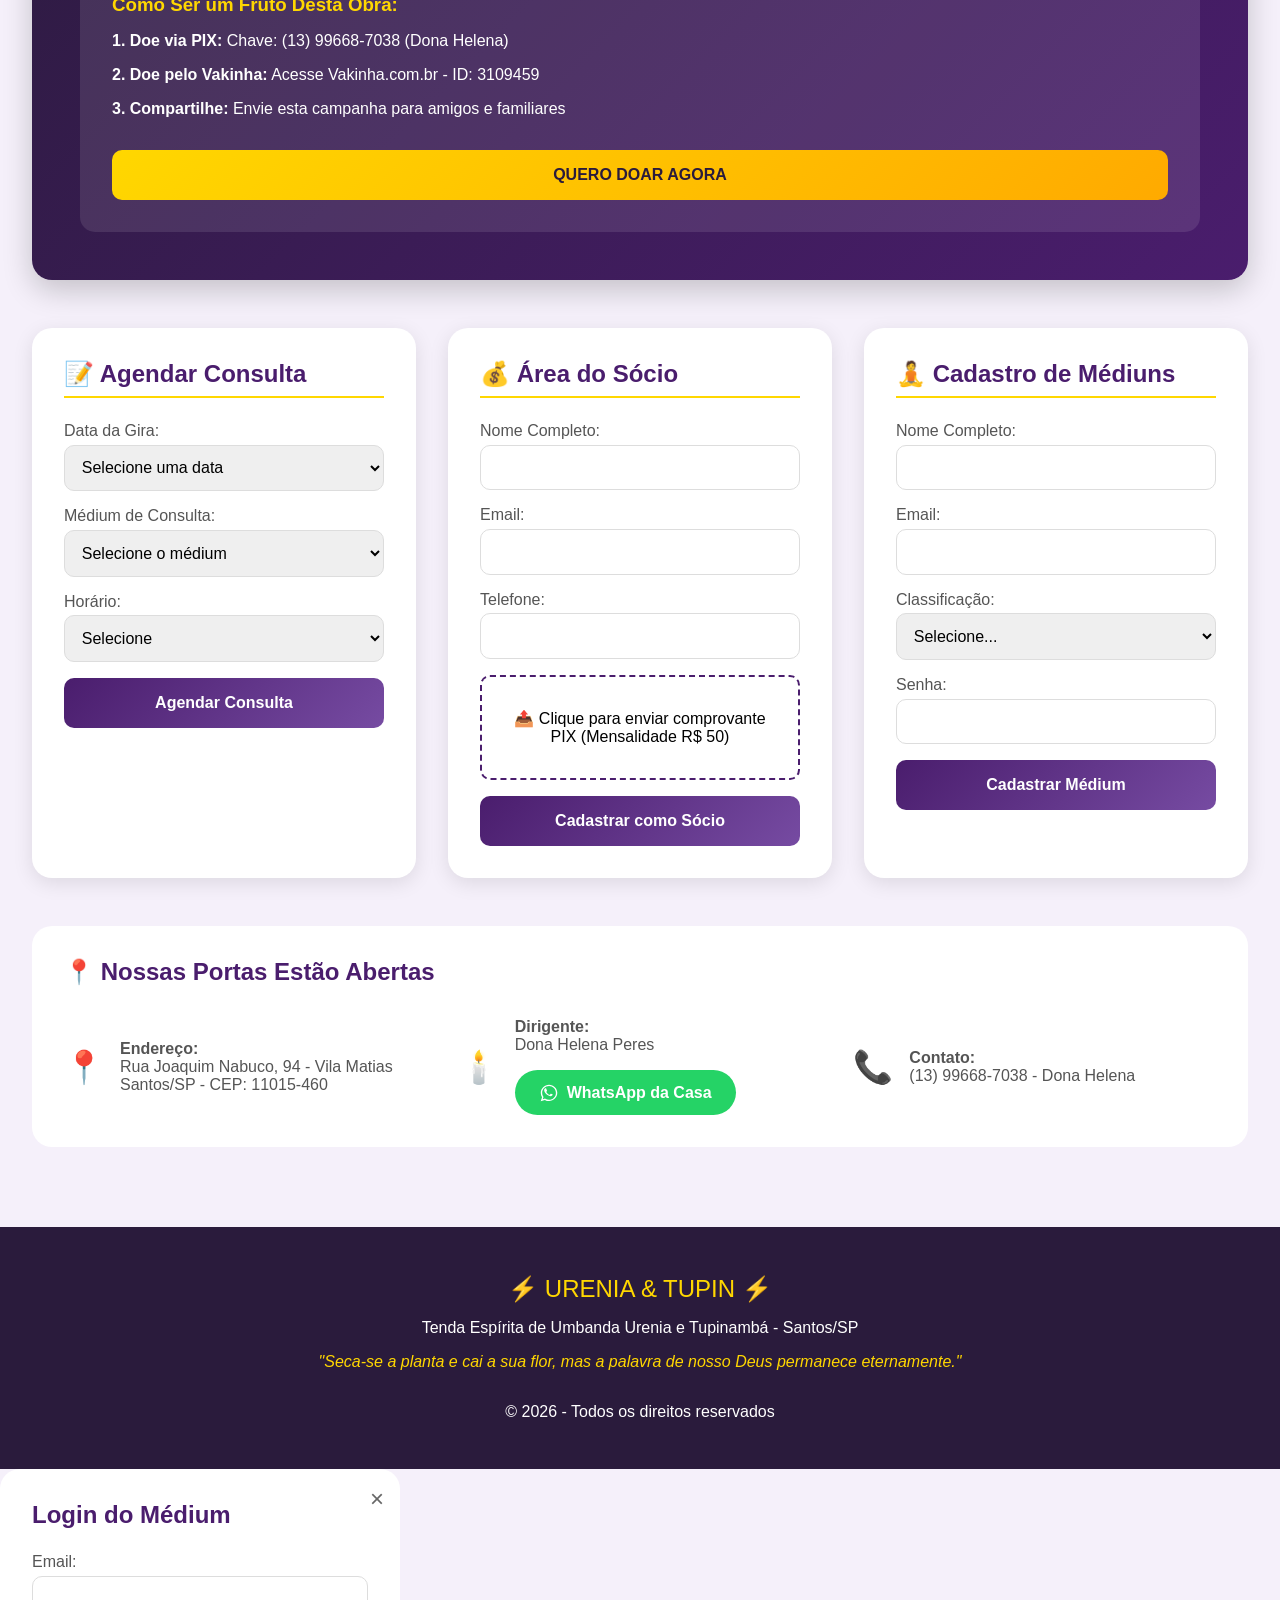
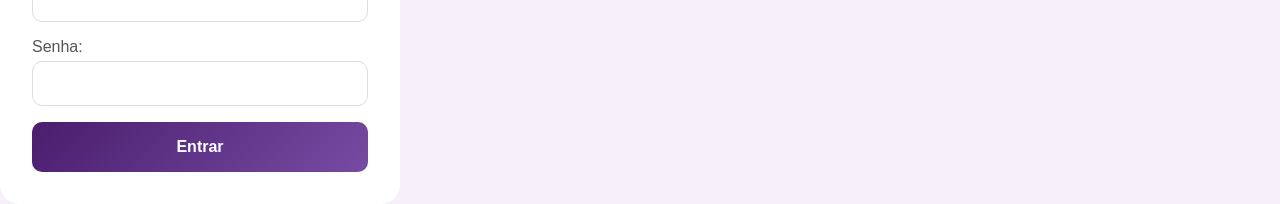
==== commit f0e4b857: "Sistema completo de gestão - Jurema & Tupinambá" ====
--- a/index.html
+++ b/index.html
@@ -674,18 +674,31 @@
             margin-bottom: 1rem;
         }
 
-        /* Modal Login */
-        .modal {
-            display: none;
-            position: fixed;
-            top: 0;
-            left: 0;
-            width: 100%;
-            height: 100%;
-            background: rgba(0,0,0,0.7);
-            z-index: 2000;
-            justify-content: center;
-            align-items: center;
+        <div class="modal" id="modal-login">
+    <div class="modal-content">
+        <span class="close-modal" onclick="fecharModalLogin()">&times;</span>
+        <h2 style="color: var(--primary); margin-bottom: 1.5rem; text-align: center;">Acessar Sistema de Gestão</h2>
+        
+        <div style="margin-bottom: 2rem; text-align: center;">
+            <p>Escolha seu perfil para fazer login:</p>
+        </div>
+        
+        <div style="display: grid; gap: 1rem;">
+            <button class="btn" onclick="window.location.href='admin.html'">👤 Administrador</button>
+            <button class="btn" onclick="window.location.href='medium.html'">🧘 Médium</button>
+            <button class="btn" onclick="window.location.href='socio.html'">💰 Sócio</button>
+            <button class="btn" onclick="window.location.href='consulente.html'">🙏 Consulente (Não Sócio)</button>
+            <button class="btn" onclick="window.location.href='atendente.html'">📋 Atendente</button>
+        </div>
+        
+        <p style="margin-top: 1.5rem; font-size: 0.9rem; color: #666; text-align: center;">
+            Contas demo:<br>
+            Admin: admin@terreiro.com / admin123<br>
+            Médium: joao@email.com / 123456<br>
+            Sócio: roberto@email.com / 123456
+        </p>
+    </div>
+</div>
         }
 
         .modal.active {
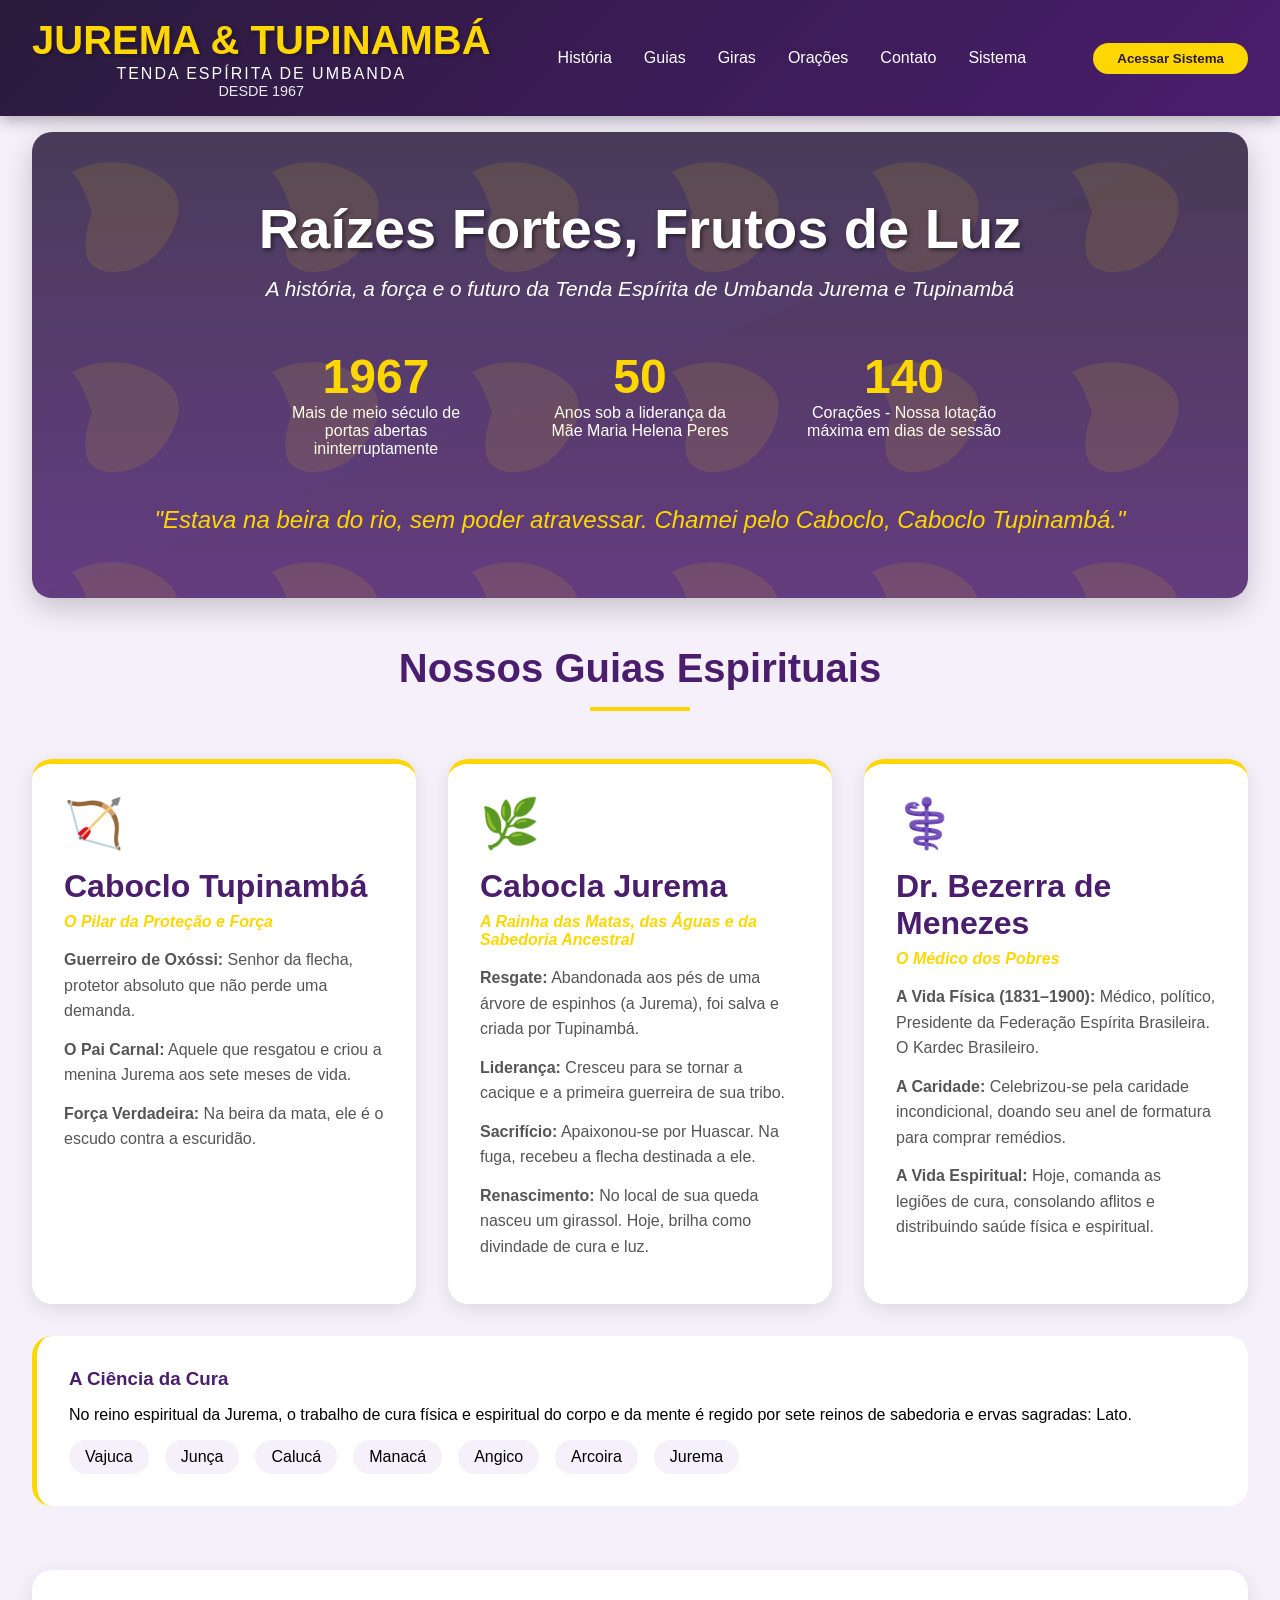
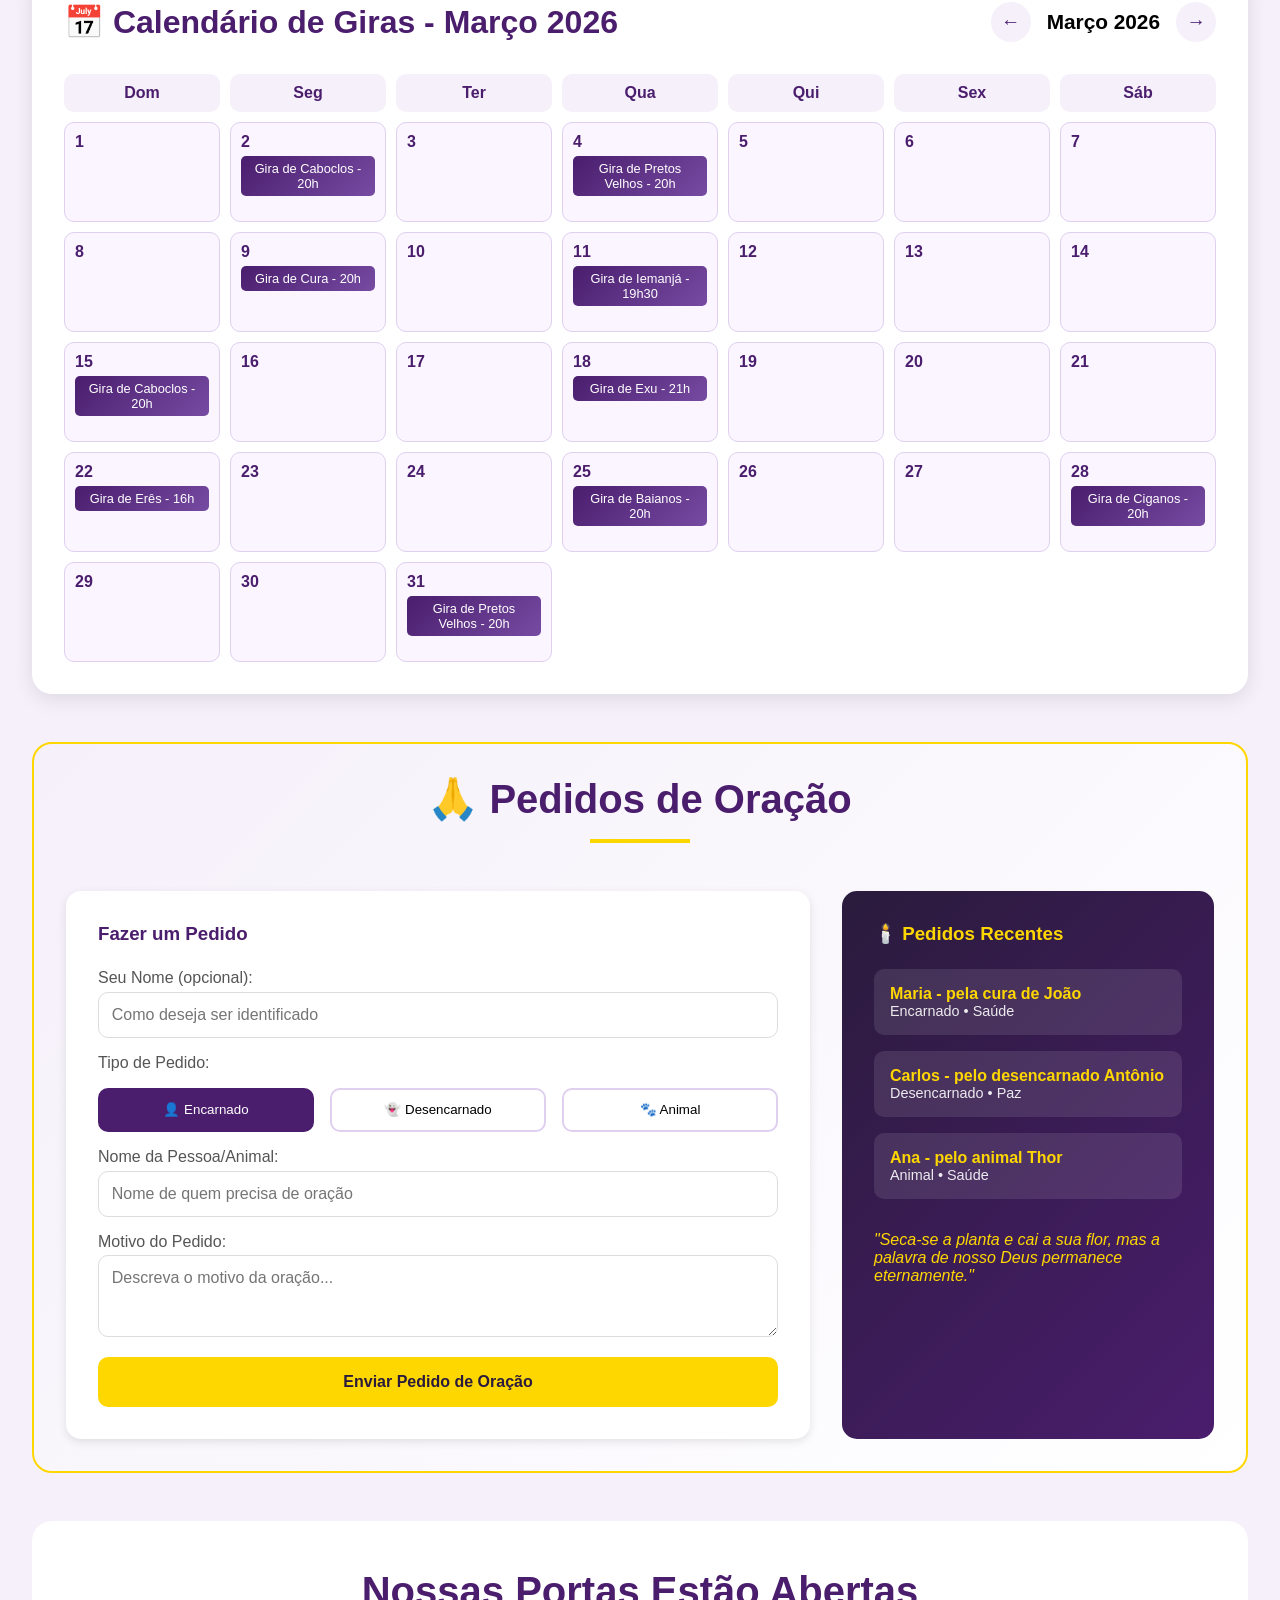
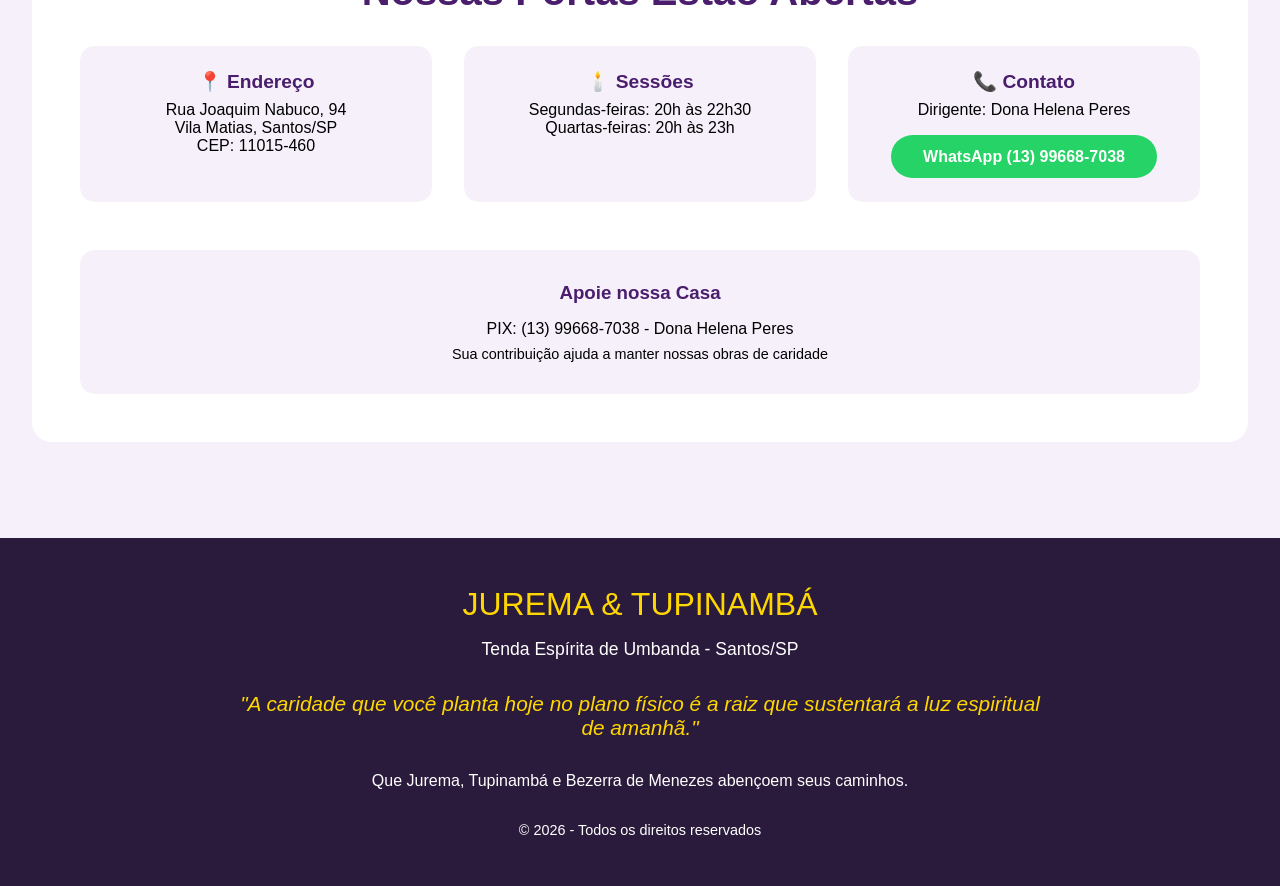
==== commit aacfd649: "Versão completa com sistema de gestão" ====
--- a/index.html
+++ b/index.html
@@ -3,7 +3,7 @@
 <head>
     <meta charset="UTF-8">
     <meta name="viewport" content="width=device-width, initial-scale=1.0">
-    <title>Urenia & Tupinambá - Tenda Umbanda Santos/SP</title>
+    <title>Tenda de Umbanda Jurema & Tupinambá - Santos/SP</title>
     <style>
         * {
             margin: 0;
@@ -12,13 +12,21 @@
             font-family: 'Segoe UI', Tahoma, Geneva, Verdana, sans-serif;
         }
 
+        :root {
+            --primary: #4a1d6d;
+            --secondary: #2a1b3c;
+            --gold: #ffd700;
+            --light: #f5f0fa;
+            --text: #333;
+        }
+
         body {
-            background: #f5f0fa;
-        }
-
-        /* Cabeçalho com logo */
+            background: var(--light);
+        }
+
+        /* Header */
         header {
-            background: linear-gradient(135deg, #2a1b3c 0%, #4a1d6d 100%);
+            background: linear-gradient(135deg, var(--secondary), var(--primary));
             color: white;
             padding: 1rem 2rem;
             position: fixed;
@@ -36,26 +44,28 @@
             margin: 0 auto;
         }
 
-        .logo-container {
+        .logo {
             display: flex;
+            flex-direction: column;
             align-items: center;
-            gap: 15px;
-        }
-
-        .logo-text {
+            line-height: 1.2;
+        }
+
+        .logo-main {
             font-size: 2.5rem;
             font-weight: bold;
-            background: linear-gradient(135deg, #ffd700, #ffaa00);
-            -webkit-background-clip: text;
-            -webkit-text-fill-color: transparent;
-            background-clip: text;
-            line-height: 1;
+            color: var(--gold);
+            text-shadow: 2px 2px 4px rgba(0,0,0,0.3);
         }
 
         .logo-sub {
             font-size: 1rem;
-            color: #c0a0e0;
-            font-style: italic;
+            letter-spacing: 2px;
+        }
+
+        .logo-year {
+            font-size: 0.9rem;
+            opacity: 0.9;
         }
 
         .nav-links {
@@ -71,12 +81,12 @@
         }
 
         .nav-links a:hover {
-            color: #ffd700;
+            color: var(--gold);
         }
 
         .login-btn {
-            background: #ffd700;
-            color: #2a1b3c;
+            background: var(--gold);
+            color: var(--secondary);
             border: none;
             padding: 0.5rem 1.5rem;
             border-radius: 25px;
@@ -99,9 +109,9 @@
             margin-right: auto;
         }
 
-        /* Hero section com história */
+        /* Hero Section */
         .hero {
-            background: linear-gradient(rgba(42, 27, 60, 0.9), rgba(74, 29, 109, 0.9)), url('data:image/svg+xml;utf8,<svg xmlns="http://www.w3.org/2000/svg" viewBox="0 0 100 100" preserveAspectRatio="none"><polygon points="0,100 100,0 100,100" fill="rgba(255,215,0,0.1)"/></svg>');
+            background: linear-gradient(rgba(42, 27, 60, 0.85), rgba(74, 29, 109, 0.85)), url('data:image/svg+xml;utf8,<svg xmlns="http://www.w3.org/2000/svg" viewBox="0 0 100 100" preserveAspectRatio="none"><polygon points="0,100 100,0 100,100" fill="rgba(255,215,0,0.1)"/></svg>');
             background-size: cover;
             color: white;
             padding: 4rem 2rem;
@@ -109,19 +119,41 @@
             margin-bottom: 3rem;
             text-align: center;
             box-shadow: 0 10px 30px rgba(0,0,0,0.2);
+            position: relative;
+            overflow: hidden;
+        }
+
+        .hero::before {
+            content: "";
+            position: absolute;
+            top: 0;
+            left: 0;
+            right: 0;
+            bottom: 0;
+            background: url('data:image/svg+xml;utf8,<svg xmlns="http://www.w3.org/2000/svg" viewBox="0 0 100 100" opacity="0.1"><path d="M20,20 Q40,10 60,20 Q80,30 70,50 Q60,70 40,70 Q20,70 30,40 Q25,25 20,20" fill="%23ffd700"/></svg>');
+            background-size: 200px;
+            pointer-events: none;
         }
 
         .hero h1 {
-            font-size: 3rem;
+            font-size: 3.5rem;
             margin-bottom: 1rem;
             text-shadow: 2px 2px 4px rgba(0,0,0,0.5);
+            position: relative;
+        }
+
+        .hero-subtitle {
+            font-size: 1.3rem;
+            max-width: 800px;
+            margin: 0 auto 2rem;
+            font-style: italic;
         }
 
         .hero-stats {
             display: flex;
             justify-content: center;
-            gap: 3rem;
-            margin-top: 2rem;
+            gap: 4rem;
+            margin-top: 3rem;
             flex-wrap: wrap;
         }
 
@@ -130,9 +162,9 @@
         }
 
         .stat-number {
-            font-size: 2.5rem;
+            font-size: 3rem;
             font-weight: bold;
-            color: #ffd700;
+            color: var(--gold);
         }
 
         .stat-label {
@@ -140,23 +172,180 @@
             max-width: 200px;
         }
 
-        /* Aba de Orações - Nova Seção */
-        .oracoes-section {
+        .hero-quote {
+            margin-top: 3rem;
+            font-size: 1.5rem;
+            color: var(--gold);
+            font-style: italic;
+        }
+
+        /* Guias Section */
+        .guias-section {
+            margin-bottom: 4rem;
+        }
+
+        .section-title {
+            color: var(--primary);
+            font-size: 2.5rem;
+            text-align: center;
+            margin-bottom: 3rem;
+            position: relative;
+        }
+
+        .section-title::after {
+            content: "";
+            display: block;
+            width: 100px;
+            height: 4px;
+            background: var(--gold);
+            margin: 1rem auto;
+        }
+
+        .guias-grid {
+            display: grid;
+            grid-template-columns: repeat(auto-fit, minmax(300px, 1fr));
+            gap: 2rem;
+        }
+
+        .guia-card {
+            background: white;
+            border-radius: 20px;
+            padding: 2rem;
+            box-shadow: 0 5px 20px rgba(0,0,0,0.1);
+            transition: transform 0.3s;
+            border-top: 5px solid var(--gold);
+        }
+
+        .guia-card:hover {
+            transform: translateY(-10px);
+        }
+
+        .guia-icon {
+            font-size: 3rem;
+            margin-bottom: 1rem;
+            color: var(--primary);
+        }
+
+        .guia-card h3 {
+            color: var(--primary);
+            font-size: 2rem;
+            margin-bottom: 0.5rem;
+        }
+
+        .guia-card h4 {
+            color: var(--gold);
+            margin-bottom: 1rem;
+            font-style: italic;
+        }
+
+        .guia-historia {
+            color: #555;
+            line-height: 1.6;
+        }
+
+        .guia-historia p {
+            margin-bottom: 0.8rem;
+        }
+
+        /* Calendário */
+        .calendario-section {
             background: white;
             border-radius: 20px;
             padding: 2rem;
             margin-bottom: 3rem;
             box-shadow: 0 5px 20px rgba(0,0,0,0.1);
-            border: 2px solid #ffd700;
-        }
-
-        .oracoes-titulo {
-            color: #4a1d6d;
+        }
+
+        .calendario-header {
+            display: flex;
+            justify-content: space-between;
+            align-items: center;
+            margin-bottom: 2rem;
+            flex-wrap: wrap;
+            gap: 1rem;
+        }
+
+        .calendario-titulo {
+            color: var(--primary);
             font-size: 2rem;
-            margin-bottom: 2rem;
+        }
+
+        .mes-ano {
             display: flex;
+            gap: 1rem;
             align-items: center;
+        }
+
+        .mes-ano button {
+            background: var(--light);
+            border: none;
+            width: 40px;
+            height: 40px;
+            border-radius: 50%;
+            cursor: pointer;
+            font-size: 1.2rem;
+            color: var(--primary);
+            transition: all 0.3s;
+        }
+
+        .mes-ano button:hover {
+            background: var(--primary);
+            color: white;
+        }
+
+        .calendario-grid {
+            display: grid;
+            grid-template-columns: repeat(7, 1fr);
             gap: 10px;
+        }
+
+        .calendario-dia-semana {
+            text-align: center;
+            font-weight: bold;
+            padding: 10px;
+            background: var(--light);
+            color: var(--primary);
+            border-radius: 10px;
+        }
+
+        .calendario-dia {
+            border: 1px solid #e0d0f0;
+            padding: 10px;
+            min-height: 100px;
+            border-radius: 10px;
+            transition: all 0.3s;
+            background: #faf5ff;
+        }
+
+        .calendario-dia:hover {
+            transform: scale(1.02);
+            box-shadow: 0 5px 15px rgba(74, 29, 109, 0.2);
+            background: white;
+        }
+
+        .dia-numero {
+            font-weight: bold;
+            color: var(--primary);
+            margin-bottom: 5px;
+        }
+
+        .gira-evento {
+            background: linear-gradient(135deg, var(--primary), #764ba2);
+            color: white;
+            padding: 5px;
+            border-radius: 5px;
+            font-size: 0.8rem;
+            margin-top: 5px;
+            text-align: center;
+        }
+
+        /* Orações Section */
+        .oracoes-section {
+            background: linear-gradient(135deg, var(--light), white);
+            border-radius: 20px;
+            padding: 2rem;
+            margin-bottom: 3rem;
+            border: 2px solid var(--gold);
         }
 
         .oracoes-grid {
@@ -166,59 +355,15 @@
         }
 
         .form-oracao {
-            background: #faf5ff;
+            background: white;
             padding: 2rem;
             border-radius: 15px;
-        }
-
-        .velas-opcoes {
-            display: flex;
-            gap: 1rem;
-            margin: 1rem 0;
-        }
-
-        .vela-card {
-            flex: 1;
-            background: white;
-            border: 2px solid #e0d0f0;
-            border-radius: 10px;
-            padding: 1.5rem;
-            text-align: center;
-            cursor: pointer;
-            transition: all 0.3s;
-        }
-
-        .vela-card:hover {
-            border-color: #ffd700;
-            transform: translateY(-5px);
-        }
-
-        .vela-card.selected {
-            border-color: #ffd700;
-            background: #fff9e6;
-        }
-
-        .vela-icone {
-            font-size: 3rem;
-            margin-bottom: 0.5rem;
-        }
-
-        .vela-tipo {
-            font-weight: bold;
-            color: #4a1d6d;
-            margin-bottom: 0.5rem;
-        }
-
-        .vela-preco {
-            color: #28a745;
-            font-weight: bold;
-            font-size: 1.2rem;
-        }
-
-        .vela-duracao {
-            color: #666;
-            font-size: 0.9rem;
-            margin-top: 0.5rem;
+            box-shadow: 0 3px 10px rgba(0,0,0,0.1);
+        }
+
+        .form-oracao h3 {
+            color: var(--primary);
+            margin-bottom: 1.5rem;
         }
 
         .tipo-pedido {
@@ -238,17 +383,17 @@
         }
 
         .tipo-btn:hover {
-            border-color: #ffd700;
+            border-color: var(--gold);
         }
 
         .tipo-btn.selected {
-            background: #4a1d6d;
+            background: var(--primary);
             color: white;
-            border-color: #4a1d6d;
+            border-color: var(--primary);
         }
 
         .pedidos-oracoes {
-            background: linear-gradient(135deg, #2a1b3c, #4a1d6d);
+            background: linear-gradient(135deg, var(--secondary), var(--primary));
             color: white;
             padding: 2rem;
             border-radius: 15px;
@@ -263,244 +408,73 @@
 
         .pedido-nome {
             font-weight: bold;
-            color: #ffd700;
-        }
-
-        .pedido-motivo {
-            font-size: 0.9rem;
-            margin-top: 0.5rem;
-        }
-
-        .velinha {
-            display: inline-block;
-            width: 20px;
-            height: 20px;
-            border-radius: 5px 5px 0 0;
-            margin-right: 5px;
-        }
-
-        .velinha-1dia { background: #ffd700; }
-        .velinha-7dias { background: #ffaa00; }
-
-        /* Calendário */
-        .calendario-section {
+            color: var(--gold);
+        }
+
+        /* Informações de contato */
+        .info-contato {
             background: white;
             border-radius: 20px;
-            padding: 2rem;
-            margin-bottom: 3rem;
-            box-shadow: 0 5px 20px rgba(0,0,0,0.1);
-        }
-
-        .calendario-header {
-            display: flex;
-            justify-content: space-between;
+            padding: 3rem;
+            margin-top: 2rem;
+            text-align: center;
+        }
+
+        .contato-grid {
+            display: grid;
+            grid-template-columns: repeat(auto-fit, minmax(250px, 1fr));
+            gap: 2rem;
+            margin-top: 2rem;
+        }
+
+        .info-item {
+            padding: 1.5rem;
+            background: var(--light);
+            border-radius: 15px;
+        }
+
+        .info-item strong {
+            color: var(--primary);
+            font-size: 1.2rem;
+        }
+
+        .whatsapp-btn {
+            background: #25D366;
+            color: white;
+            padding: 0.8rem 2rem;
+            border-radius: 50px;
+            text-decoration: none;
+            display: inline-flex;
             align-items: center;
-            margin-bottom: 2rem;
-            flex-wrap: wrap;
-            gap: 1rem;
-        }
-
-        .calendario-titulo {
-            color: #4a1d6d;
-            font-size: 2rem;
-            display: flex;
-            align-items: center;
-            gap: 10px;
-        }
-
-        .mes-ano {
-            display: flex;
-            gap: 1rem;
-            align-items: center;
-        }
-
-        .mes-ano button {
-            background: #f0e6ff;
+            gap: 0.5rem;
+            font-weight: bold;
+            margin-top: 1rem;
             border: none;
-            width: 40px;
-            height: 40px;
-            border-radius: 50%;
             cursor: pointer;
-            font-size: 1.2rem;
-            color: #4a1d6d;
-            transition: all 0.3s;
-        }
-
-        .mes-ano button:hover {
-            background: #4a1d6d;
+        }
+
+        /* Rodapé */
+        footer {
+            background: var(--secondary);
             color: white;
-        }
-
-        .calendario-grid {
-            display: grid;
-            grid-template-columns: repeat(7, 1fr);
-            gap: 10px;
-        }
-
-        .calendario-dia-semana {
+            padding: 3rem 2rem;
+            margin-top: 4rem;
             text-align: center;
-            font-weight: bold;
-            padding: 10px;
-            background: #f0e6ff;
-            color: #4a1d6d;
-            border-radius: 10px;
-        }
-
-        .calendario-dia {
-            border: 1px solid #e0d0f0;
-            padding: 10px;
-            min-height: 100px;
-            border-radius: 10px;
-            transition: all 0.3s;
-            background: #faf5ff;
-        }
-
-        .calendario-dia:hover {
-            transform: scale(1.02);
-            box-shadow: 0 5px 15px rgba(74, 29, 109, 0.2);
-            background: white;
-        }
-
-        .dia-numero {
-            font-weight: bold;
-            color: #4a1d6d;
-            margin-bottom: 5px;
-        }
-
-        .gira-evento {
-            background: linear-gradient(135deg, #4a1d6d, #764ba2);
-            color: white;
-            padding: 5px;
-            border-radius: 5px;
-            font-size: 0.8rem;
-            margin-top: 5px;
-            cursor: pointer;
-            text-align: center;
-            word-break: break-word;
-        }
-
-        .btn-adicionar-gira {
-            background: #4CAF50;
-            color: white;
-            border: none;
-            padding: 0.5rem 1rem;
-            border-radius: 5px;
-            cursor: pointer;
-            font-size: 0.9rem;
-            margin-top: 1rem;
-        }
-
-        /* Seção dos Guias */
-        .guias-section {
-            display: grid;
-            grid-template-columns: repeat(auto-fit, minmax(300px, 1fr));
-            gap: 2rem;
-            margin-bottom: 3rem;
-        }
-
-        .guia-card {
-            background: white;
-            border-radius: 20px;
-            padding: 2rem;
-            box-shadow: 0 5px 20px rgba(0,0,0,0.1);
-            transition: transform 0.3s;
-            border-top: 5px solid #ffd700;
-        }
-
-        .guia-card:hover {
-            transform: translateY(-10px);
-        }
-
-        .guia-card h3 {
-            color: #4a1d6d;
-            font-size: 1.8rem;
-            margin-bottom: 1rem;
-        }
-
-        .guia-card h4 {
-            color: #764ba2;
-            margin-bottom: 1rem;
+        }
+
+        .footer-content {
+            max-width: 800px;
+            margin: 0 auto;
+        }
+
+        .footer-quote {
+            font-size: 1.3rem;
+            color: var(--gold);
+            margin: 2rem 0;
             font-style: italic;
         }
 
-        .guia-historia {
-            color: #555;
-            line-height: 1.6;
-        }
-
-        /* Campanha de Reforma */
-        .campanha-section {
-            background: linear-gradient(135deg, #2a1b3c, #4a1d6d);
-            color: white;
-            border-radius: 20px;
-            padding: 3rem;
-            margin-bottom: 3rem;
-            box-shadow: 0 10px 30px rgba(0,0,0,0.2);
-        }
-
-        .campanha-titulo {
-            font-size: 2.5rem;
-            margin-bottom: 2rem;
-            text-align: center;
-        }
-
-        .progresso-container {
-            background: rgba(255,255,255,0.2);
-            border-radius: 30px;
-            height: 30px;
-            margin: 2rem 0;
-            overflow: hidden;
-        }
-
-        .progresso-bar {
-            background: linear-gradient(90deg, #ffd700, #ffaa00);
-            height: 100%;
-            width: 5%;
-            border-radius: 30px;
-            transition: width 0.5s;
-        }
-
-        .campanha-stats {
-            display: flex;
-            justify-content: space-around;
-            margin: 2rem 0;
-            flex-wrap: wrap;
-            gap: 1rem;
-        }
-
-        .campanha-stat {
-            text-align: center;
-        }
-
-        .campanha-valor {
-            font-size: 2rem;
-            font-weight: bold;
-            color: #ffd700;
-        }
-
         /* Formulários */
-        .funcionalidades-grid {
-            display: grid;
-            grid-template-columns: repeat(auto-fit, minmax(350px, 1fr));
-            gap: 2rem;
-            margin-bottom: 3rem;
-        }
-
-        .card {
-            background: white;
-            border-radius: 20px;
-            padding: 2rem;
-            box-shadow: 0 5px 20px rgba(0,0,0,0.1);
-        }
-
-        .card h3 {
-            color: #4a1d6d;
-            margin-bottom: 1.5rem;
-            font-size: 1.5rem;
-            border-bottom: 2px solid #ffd700;
-            padding-bottom: 0.5rem;
-        }
-
         .form-group {
             margin-bottom: 1rem;
         }
@@ -523,7 +497,7 @@
         }
 
         .btn {
-            background: linear-gradient(135deg, #4a1d6d, #764ba2);
+            background: var(--primary);
             color: white;
             border: none;
             padding: 1rem;
@@ -536,169 +510,26 @@
         }
 
         .btn:hover {
-            background: linear-gradient(135deg, #764ba2, #4a1d6d);
-            transform: scale(1.02);
-        }
-
-        .btn-doe {
-            background: linear-gradient(135deg, #ffd700, #ffaa00);
-            color: #2a1b3c;
-        }
-
-        .btn-oracao {
-            background: linear-gradient(135deg, #ffd700, #ffaa00);
-            color: #2a1b3c;
-            margin-top: 1rem;
-        }
-
-        /* Upload PIX */
-        .upload-area {
-            border: 2px dashed #4a1d6d;
-            padding: 2rem;
-            text-align: center;
-            border-radius: 10px;
-            margin: 1rem 0;
-            cursor: pointer;
-            transition: all 0.3s;
-        }
-
-        .upload-area:hover {
-            background: #f0e6ff;
-            border-color: #ffd700;
-        }
-
-        /* Área do Médium */
-        .medium-area {
+            background: var(--secondary);
+        }
+
+        .btn-gold {
+            background: var(--gold);
+            color: var(--secondary);
+        }
+
+        /* Modal Login */
+        .modal {
             display: none;
-            background: white;
-            border-radius: 20px;
-            padding: 2rem;
-            margin-top: 2rem;
-        }
-
-        .medium-area.active {
-            display: block;
-        }
-
-        .medium-classificacao {
-            display: inline-block;
-            padding: 0.5rem 1.5rem;
-            border-radius: 25px;
-            font-weight: bold;
-            margin-bottom: 1rem;
-        }
-
-        .medium-desenvolvimento { background: #ffd700; color: #2a1b3c; }
-        .medium-ogan { background: #87ceeb; color: #2a1b3c; }
-        .medium-consulta { background: #98fb98; color: #2a1b3c; }
-        .medium-visitante { background: #d3d3d3; color: #2a1b3c; }
-
-        .agendamentos-table {
+            position: fixed;
+            top: 0;
+            left: 0;
             width: 100%;
-            border-collapse: collapse;
-            margin-top: 1rem;
-        }
-
-        .agendamentos-table th,
-        .agendamentos-table td {
-            padding: 1rem;
-            text-align: left;
-            border-bottom: 1px solid #e0d0f0;
-        }
-
-        .agendamentos-table th {
-            background: #f0e6ff;
-            color: #4a1d6d;
-        }
-
-        .confirmar-presenca {
-            background: #4CAF50;
-            color: white;
-            border: none;
-            padding: 0.5rem 1rem;
-            border-radius: 5px;
-            cursor: pointer;
-        }
-
-        /* Informações de contato */
-        .info-contato {
-            background: white;
-            border-radius: 20px;
-            padding: 2rem;
-            margin-top: 2rem;
-        }
-
-        .contato-grid {
-            display: grid;
-            grid-template-columns: repeat(auto-fit, minmax(250px, 1fr));
-            gap: 2rem;
-        }
-
-        .info-item {
-            display: flex;
+            height: 100%;
+            background: rgba(0,0,0,0.7);
+            z-index: 2000;
+            justify-content: center;
             align-items: center;
-            gap: 1rem;
-            color: #555;
-        }
-
-        .whatsapp-btn {
-            background: #25D366;
-            color: white;
-            padding: 0.8rem 1.5rem;
-            border-radius: 50px;
-            text-decoration: none;
-            display: inline-flex;
-            align-items: center;
-            gap: 0.5rem;
-            font-weight: bold;
-            margin-top: 1rem;
-        }
-
-        /* Rodapé */
-        footer {
-            background: #2a1b3c;
-            color: white;
-            padding: 3rem 2rem;
-            margin-top: 3rem;
-            text-align: center;
-        }
-
-        .footer-content {
-            max-width: 1400px;
-            margin: 0 auto;
-        }
-
-        .desde-1967 {
-            font-size: 1.5rem;
-            color: #ffd700;
-            margin-bottom: 1rem;
-        }
-
-        <div class="modal" id="modal-login">
-    <div class="modal-content">
-        <span class="close-modal" onclick="fecharModalLogin()">&times;</span>
-        <h2 style="color: var(--primary); margin-bottom: 1.5rem; text-align: center;">Acessar Sistema de Gestão</h2>
-        
-        <div style="margin-bottom: 2rem; text-align: center;">
-            <p>Escolha seu perfil para fazer login:</p>
-        </div>
-        
-        <div style="display: grid; gap: 1rem;">
-            <button class="btn" onclick="window.location.href='admin.html'">👤 Administrador</button>
-            <button class="btn" onclick="window.location.href='medium.html'">🧘 Médium</button>
-            <button class="btn" onclick="window.location.href='socio.html'">💰 Sócio</button>
-            <button class="btn" onclick="window.location.href='consulente.html'">🙏 Consulente (Não Sócio)</button>
-            <button class="btn" onclick="window.location.href='atendente.html'">📋 Atendente</button>
-        </div>
-        
-        <p style="margin-top: 1.5rem; font-size: 0.9rem; color: #666; text-align: center;">
-            Contas demo:<br>
-            Admin: admin@terreiro.com / admin123<br>
-            Médium: joao@email.com / 123456<br>
-            Sócio: roberto@email.com / 123456
-        </p>
-    </div>
-</div>
         }
 
         .modal.active {
@@ -737,17 +568,20 @@
                 display: none;
             }
             
-            .hero-stats {
-                flex-direction: column;
-                gap: 1rem;
-            }
-            
             .hero h1 {
-                font-size: 2rem;
+                font-size: 2.2rem;
             }
             
             .oracoes-grid {
                 grid-template-columns: 1fr;
+            }
+            
+            .hero-stats {
+                gap: 2rem;
+            }
+            
+            .stat-number {
+                font-size: 2rem;
             }
         }
     </style>
@@ -755,29 +589,28 @@
 <body>
     <header>
         <nav>
-            <div class="logo-container">
-                <div>
-                    <div class="logo-text">URENIA & TUPIN</div>
-                    <div class="logo-sub">Desde 1967</div>
-                </div>
+            <div class="logo">
+                <div class="logo-main">JUREMA & TUPINAMBÁ</div>
+                <div class="logo-sub">TENDA ESPÍRITA DE UMBANDA</div>
+                <div class="logo-year">DESDE 1967</div>
             </div>
             <div class="nav-links">
                 <a href="#historia">História</a>
+                <a href="#guias">Guias</a>
                 <a href="#calendario">Giras</a>
                 <a href="#oracoes">Orações</a>
-                <a href="#guias">Guias</a>
-                <a href="#campanha">Campanha</a>
                 <a href="#contato">Contato</a>
-            </div>
-            <button class="login-btn" onclick="abrirModalLogin()">Login Médium</button>
+                <a href="#sistema">Sistema</a>
+            </div>
+            <button class="login-btn" onclick="abrirModalLogin()">Acessar Sistema</button>
         </nav>
     </header>
 
     <main>
-        <!-- Hero Section com História -->
+        <!-- Hero Section - Raízes Fortes, Frutos de Luz -->
         <section class="hero" id="historia">
             <h1>Raízes Fortes, Frutos de Luz</h1>
-            <p style="font-size: 1.2rem; margin-bottom: 2rem;">A história, a força e o futuro da Tenda Espírita de Umbanda Urenia e Tupinambá</p>
+            <div class="hero-subtitle">A história, a força e o futuro da Tenda Espírita de Umbanda Jurema e Tupinambá</div>
             
             <div class="hero-stats">
                 <div class="stat-item">
@@ -793,109 +626,67 @@
                     <div class="stat-label">Corações - Nossa lotação máxima em dias de sessão</div>
                 </div>
             </div>
+
+            <div class="hero-quote">
+                "Estava na beira do rio, sem poder atravessar. Chamei pelo Caboclo, Caboclo Tupinambá."
+            </div>
         </section>
 
-        <!-- Nova Seção de Orações -->
-        <section class="oracoes-section" id="oracoes">
-            <h2 class="oracoes-titulo">🙏 Pedidos de Oração e Velas Online</h2>
-            
-            <div class="oracoes-grid">
-                <!-- Formulário de Pedido -->
-                <div class="form-oracao">
-                    <h3 style="color: #4a1d6d; margin-bottom: 1.5rem;">Fazer um Pedido de Oração</h3>
-                    
-                    <div class="form-group">
-                        <label>Seu Nome Completo:</label>
-                        <input type="text" id="nome-pedinte" placeholder="Como você quer ser identificado" required>
-                    </div>
-                    
-                    <div class="form-group">
-                        <label>Tipo de Pedido:</label>
-                        <div class="tipo-pedido">
-                            <button type="button" class="tipo-btn selected" onclick="selecionarTipo('encarnado', this)">👤 Encarnado</button>
-                            <button type="button" class="tipo-btn" onclick="selecionarTipo('desencarnado', this)">👻 Desencarnado</button>
-                            <button type="button" class="tipo-btn" onclick="selecionarTipo('animal', this)">🐾 Animal</button>
-                        </div>
-                        <input type="hidden" id="tipo-pedido" value="encarnado">
-                    </div>
-                    
-                    <div class="form-group">
-                        <label>Nome da Pessoa/Animal:</label>
-                        <input type="text" id="nome-pedido" placeholder="Nome de quem precisa de oração" required>
-                    </div>
-                    
-                    <div class="form-group">
-                        <label>Motivo do Pedido:</label>
-                        <textarea id="motivo-pedido" rows="3" placeholder="Descreva o motivo da oração e cuidados necessários..." required></textarea>
-                    </div>
-                    
-                    <div class="form-group">
-                        <label>Acender Vela Online:</label>
-                        <div class="velas-opcoes">
-                            <div class="vela-card selected" onclick="selecionarVela(1, this)">
-                                <div class="vela-icone">🕯️</div>
-                                <div class="vela-tipo">Vela de 1 Dia</div>
-                                <div class="vela-preco">R$ 10,00</div>
-                                <div class="vela-duracao">Acende por 24 horas</div>
-                            </div>
-                            <div class="vela-card" onclick="selecionarVela(7, this)">
-                                <div class="vela-icone">🕯️🕯️</div>
-                                <div class="vela-tipo">Vela de 7 Dias</div>
-                                <div class="vela-preco">R$ 50,00</div>
-                                <div class="vela-duracao">Acende por 7 dias</div>
-                            </div>
-                        </div>
-                        <input type="hidden" id="tipo-vela" value="1">
-                    </div>
-                    
-                    <div class="form-group">
-                        <label>Forma de Pagamento:</label>
-                        <select id="pagamento-vela">
-                            <option value="pix">PIX (Chave: (13) 99668-7038 - Dona Helena)</option>
-                            <option value="cartao">Cartão de Crédito (via Vakinha)</option>
-                        </select>
-                    </div>
-                    
-                    <button class="btn btn-oracao" onclick="enviarPedidoOracao()">Enviar Pedido de Oração</button>
-                    
-                    <p style="margin-top: 1rem; font-size: 0.9rem; color: #666;">
-                        <i>⏳ Sua vela será acesa no Congá durante a próxima gira</i>
-                    </p>
-                </div>
-                
-                <!-- Pedidos Recentes -->
-                <div class="pedidos-oracoes">
-                    <h3 style="color: #ffd700; margin-bottom: 1.5rem;">🕯️ Velas Acesas</h3>
-                    
-                    <div id="lista-pedidos">
-                        <div class="pedido-item">
-                            <div>
-                                <span class="velinha velinha-7dias"></span>
-                                <span class="pedido-nome">Maria da Silva</span>
-                            </div>
-                            <div class="pedido-motivo">Pela cura de João (encarnado) - 7 dias</div>
-                        </div>
-                        
-                        <div class="pedido-item">
-                            <div>
-                                <span class="velinha velinha-1dia"></span>
-                                <span class="pedido-nome">Carlos Oliveira</span>
-                            </div>
-                            <div class="pedido-motivo">Pelo desencarnado Antônio - 1 dia</div>
-                        </div>
-                        
-                        <div class="pedido-item">
-                            <div>
-                                <span class="velinha velinha-1dia"></span>
-                                <span class="pedido-nome">Ana Beatriz</span>
-                            </div>
-                            <div class="pedido-motivo">Pela saúde do animal Thor - 1 dia</div>
-                        </div>
-                    </div>
-                    
-                    <p style="margin-top: 1rem; font-size: 0.9rem; color: #ffd700;">
-                        <i>📿 Todas as velas são abençoadas na gira</i>
-                    </p>
+        <!-- Guias Espirituais -->
+        <section class="guias-section" id="guias">
+            <h2 class="section-title">Nossos Guias Espirituais</h2>
+            
+            <div class="guias-grid">
+                <!-- Caboclo Tupinambá -->
+                <div class="guia-card">
+                    <div class="guia-icon">🏹</div>
+                    <h3>Caboclo Tupinambá</h3>
+                    <h4>O Pilar da Proteção e Força</h4>
+                    <div class="guia-historia">
+                        <p><strong>Guerreiro de Oxóssi:</strong> Senhor da flecha, protetor absoluto que não perde uma demanda.</p>
+                        <p><strong>O Pai Carnal:</strong> Aquele que resgatou e criou a menina Jurema aos sete meses de vida.</p>
+                        <p><strong>Força Verdadeira:</strong> Na beira da mata, ele é o escudo contra a escuridão.</p>
+                    </div>
+                </div>
+
+                <!-- Cabocla Jurema -->
+                <div class="guia-card">
+                    <div class="guia-icon">🌿</div>
+                    <h3>Cabocla Jurema</h3>
+                    <h4>A Rainha das Matas, das Águas e da Sabedoria Ancestral</h4>
+                    <div class="guia-historia">
+                        <p><strong>Resgate:</strong> Abandonada aos pés de uma árvore de espinhos (a Jurema), foi salva e criada por Tupinambá.</p>
+                        <p><strong>Liderança:</strong> Cresceu para se tornar a cacique e a primeira guerreira de sua tribo.</p>
+                        <p><strong>Sacrifício:</strong> Apaixonou-se por Huascar. Na fuga, recebeu a flecha destinada a ele.</p>
+                        <p><strong>Renascimento:</strong> No local de sua queda nasceu um girassol. Hoje, brilha como divindade de cura e luz.</p>
+                    </div>
+                </div>
+
+                <!-- Dr. Bezerra de Menezes -->
+                <div class="guia-card">
+                    <div class="guia-icon">⚕️</div>
+                    <h3>Dr. Bezerra de Menezes</h3>
+                    <h4>O Médico dos Pobres</h4>
+                    <div class="guia-historia">
+                        <p><strong>A Vida Física (1831–1900):</strong> Médico, político, Presidente da Federação Espírita Brasileira. O Kardec Brasileiro.</p>
+                        <p><strong>A Caridade:</strong> Celebrizou-se pela caridade incondicional, doando seu anel de formatura para comprar remédios.</p>
+                        <p><strong>A Vida Espiritual:</strong> Hoje, comanda as legiões de cura, consolando aflitos e distribuindo saúde física e espiritual.</p>
+                    </div>
+                </div>
+            </div>
+
+            <!-- A Ciência da Cura -->
+            <div style="background: white; border-radius: 20px; padding: 2rem; margin-top: 2rem; border-left: 5px solid var(--gold);">
+                <h3 style="color: var(--primary); margin-bottom: 1rem;">A Ciência da Cura</h3>
+                <p>No reino espiritual da Jurema, o trabalho de cura física e espiritual do corpo e da mente é regido por sete reinos de sabedoria e ervas sagradas: Lato.</p>
+                <div style="display: flex; flex-wrap: wrap; gap: 1rem; margin-top: 1rem;">
+                    <span style="background: var(--light); padding: 0.5rem 1rem; border-radius: 20px;">Vajuca</span>
+                    <span style="background: var(--light); padding: 0.5rem 1rem; border-radius: 20px;">Junça</span>
+                    <span style="background: var(--light); padding: 0.5rem 1rem; border-radius: 20px;">Calucá</span>
+                    <span style="background: var(--light); padding: 0.5rem 1rem; border-radius: 20px;">Manacá</span>
+                    <span style="background: var(--light); padding: 0.5rem 1rem; border-radius: 20px;">Angico</span>
+                    <span style="background: var(--light); padding: 0.5rem 1rem; border-radius: 20px;">Arcoira</span>
+                    <span style="background: var(--light); padding: 0.5rem 1rem; border-radius: 20px;">Jurema</span>
                 </div>
             </div>
         </section>
@@ -903,16 +694,13 @@
         <!-- Calendário de Giras -->
         <section class="calendario-section" id="calendario">
             <div class="calendario-header">
-                <h2 class="calendario-titulo">📅 Calendário de Giras</h2>
+                <h2 class="calendario-titulo">📅 Calendário de Giras - Março 2026</h2>
                 <div class="mes-ano">
                     <button onclick="mesAnterior()">←</button>
-                    <span id="mes-atual" style="font-size: 1.5rem; font-weight: bold; color: #4a1d6d;">Março 2026</span>
+                    <span style="font-size: 1.3rem; font-weight: bold;">Março 2026</span>
                     <button onclick="proximoMes()">→</button>
                 </div>
             </div>
-            
-            <!-- Botão para adicionar gira (visível apenas para médiuns logados) -->
-            <button class="btn-adicionar-gira" onclick="abrirModalAgendaGira()" style="display: none;" id="btn-add-gira">+ Agendar Nova Gira</button>
             
             <div class="calendario-grid" id="calendario-grid">
                 <!-- Dias da semana -->
@@ -923,230 +711,168 @@
                 <div class="calendario-dia-semana">Qui</div>
                 <div class="calendario-dia-semana">Sex</div>
                 <div class="calendario-dia-semana">Sáb</div>
-                <!-- Gerado via JS -->
-            </div>
-            <p style="margin-top: 1rem; color: #4a1d6d; font-style: italic;">"Estava na beira do rio, sem poder atravessar. Chamei pelo Caboclo, Caboclo Tupinambá."</p>
+                
+                <!-- Dias com eventos -->
+                <div class="calendario-dia"><div class="dia-numero">1</div></div>
+                <div class="calendario-dia"><div class="dia-numero">2</div>
+                    <div class="gira-evento">Gira de Caboclos - 20h</div>
+                </div>
+                <div class="calendario-dia"><div class="dia-numero">3</div></div>
+                <div class="calendario-dia"><div class="dia-numero">4</div>
+                    <div class="gira-evento">Gira de Pretos Velhos - 20h</div>
+                </div>
+                <div class="calendario-dia"><div class="dia-numero">5</div></div>
+                <div class="calendario-dia"><div class="dia-numero">6</div></div>
+                <div class="calendario-dia"><div class="dia-numero">7</div></div>
+                <div class="calendario-dia"><div class="dia-numero">8</div></div>
+                <div class="calendario-dia"><div class="dia-numero">9</div>
+                    <div class="gira-evento">Gira de Cura - 20h</div>
+                </div>
+                <div class="calendario-dia"><div class="dia-numero">10</div></div>
+                <div class="calendario-dia"><div class="dia-numero">11</div>
+                    <div class="gira-evento">Gira de Iemanjá - 19h30</div>
+                </div>
+                <div class="calendario-dia"><div class="dia-numero">12</div></div>
+                <div class="calendario-dia"><div class="dia-numero">13</div></div>
+                <div class="calendario-dia"><div class="dia-numero">14</div></div>
+                <div class="calendario-dia"><div class="dia-numero">15</div>
+                    <div class="gira-evento">Gira de Caboclos - 20h</div>
+                </div>
+                <div class="calendario-dia"><div class="dia-numero">16</div></div>
+                <div class="calendario-dia"><div class="dia-numero">17</div></div>
+                <div class="calendario-dia"><div class="dia-numero">18</div>
+                    <div class="gira-evento">Gira de Exu - 21h</div>
+                </div>
+                <div class="calendario-dia"><div class="dia-numero">19</div></div>
+                <div class="calendario-dia"><div class="dia-numero">20</div></div>
+                <div class="calendario-dia"><div class="dia-numero">21</div></div>
+                <div class="calendario-dia"><div class="dia-numero">22</div>
+                    <div class="gira-evento">Gira de Erês - 16h</div>
+                </div>
+                <div class="calendario-dia"><div class="dia-numero">23</div></div>
+                <div class="calendario-dia"><div class="dia-numero">24</div></div>
+                <div class="calendario-dia"><div class="dia-numero">25</div>
+                    <div class="gira-evento">Gira de Baianos - 20h</div>
+                </div>
+                <div class="calendario-dia"><div class="dia-numero">26</div></div>
+                <div class="calendario-dia"><div class="dia-numero">27</div></div>
+                <div class="calendario-dia"><div class="dia-numero">28</div>
+                    <div class="gira-evento">Gira de Ciganos - 20h</div>
+                </div>
+                <div class="calendario-dia"><div class="dia-numero">29</div></div>
+                <div class="calendario-dia"><div class="dia-numero">30</div></div>
+                <div class="calendario-dia"><div class="dia-numero">31</div>
+                    <div class="gira-evento">Gira de Pretos Velhos - 20h</div>
+                </div>
+            </div>
         </section>
 
-        <!-- Seção dos Guias Espirituais -->
-        <section class="guias-section" id="guias">
-            <div class="guia-card">
-                <h3>Caboclo Tupinambá</h3>
-                <h4>O Pilar da Proteção e Força</h4>
-                <div class="guia-historia">
-                    <p><strong>Guerreiro de Oxóssi:</strong> Senhor da flecha, protetor absoluto que não perde uma demanda.</p>
-                    <p><strong>O Pai Carnal:</strong> Aquele que resgatou e criou a menina Jurema aos sete meses de vida.</p>
-                    <p><strong>Força Verdadeira:</strong> Na beira da mata, ele é o escudo contra a escuridão.</p>
-                </div>
-            </div>
-
-            <div class="guia-card">
-                <h3>Cabocla Jurema</h3>
-                <h4>A Rainha das Matas</h4>
-                <div class="guia-historia">
-                    <p><strong>Resgate:</strong> Abandonada aos pés de uma árvore de espinhos, foi salva por Tupinambá.</p>
-                    <p><strong>Liderança:</strong> Tornou-se cacique e primeira guerreira de sua tribo.</p>
-                    <p><strong>Sacrifício:</strong> Recebeu a flecha destinada a seu amor Huascar. No local, nasceu um girassol.</p>
-                </div>
-            </div>
-
-            <div class="guia-card">
-                <h3>Dr. Bezerra de Menezes</h3>
-                <h4>O Médico dos Pobres</h4>
-                <div class="guia-historia">
-                    <p><strong>A Vida Física (1831-1900):</strong> Médico, político, "O Kardec Brasileiro".</p>
-                    <p><strong>A Vida Espiritual:</strong> Comanda as legiões de cura, consolando aflitos.</p>
-                    <p><strong>A Doação Suprema:</strong> Doou seu anel de formatura para comprar remédios.</p>
+        <!-- Pedidos de Oração -->
+        <section class="oracoes-section" id="oracoes">
+            <h2 class="section-title">🙏 Pedidos de Oração</h2>
+            
+            <div class="oracoes-grid">
+                <!-- Formulário de Pedido -->
+                <div class="form-oracao">
+                    <h3>Fazer um Pedido</h3>
+                    
+                    <div class="form-group">
+                        <label>Seu Nome (opcional):</label>
+                        <input type="text" placeholder="Como deseja ser identificado">
+                    </div>
+                    
+                    <div class="form-group">
+                        <label>Tipo de Pedido:</label>
+                        <div class="tipo-pedido">
+                            <button type="button" class="tipo-btn selected">👤 Encarnado</button>
+                            <button type="button" class="tipo-btn">👻 Desencarnado</button>
+                            <button type="button" class="tipo-btn">🐾 Animal</button>
+                        </div>
+                    </div>
+                    
+                    <div class="form-group">
+                        <label>Nome da Pessoa/Animal:</label>
+                        <input type="text" placeholder="Nome de quem precisa de oração">
+                    </div>
+                    
+                    <div class="form-group">
+                        <label>Motivo do Pedido:</label>
+                        <textarea rows="3" placeholder="Descreva o motivo da oração..."></textarea>
+                    </div>
+                    
+                    <button class="btn btn-gold">Enviar Pedido de Oração</button>
+                </div>
+                
+                <!-- Pedidos Recentes -->
+                <div class="pedidos-oracoes">
+                    <h3 style="color: var(--gold); margin-bottom: 1.5rem;">🕯️ Pedidos Recentes</h3>
+                    
+                    <div class="pedido-item">
+                        <div class="pedido-nome">Maria - pela cura de João</div>
+                        <div style="font-size: 0.9rem; opacity: 0.9;">Encarnado • Saúde</div>
+                    </div>
+                    
+                    <div class="pedido-item">
+                        <div class="pedido-nome">Carlos - pelo desencarnado Antônio</div>
+                        <div style="font-size: 0.9rem; opacity: 0.9;">Desencarnado • Paz</div>
+                    </div>
+                    
+                    <div class="pedido-item">
+                        <div class="pedido-nome">Ana - pelo animal Thor</div>
+                        <div style="font-size: 0.9rem; opacity: 0.9;">Animal • Saúde</div>
+                    </div>
+                    
+                    <div style="margin-top: 2rem; font-style: italic; color: var(--gold);">
+                        "Seca-se a planta e cai a sua flor, mas a palavra de nosso Deus permanece eternamente."
+                    </div>
                 </div>
             </div>
         </section>
 
-        <!-- Campanha de Reforma -->
-        <section class="campanha-section" id="campanha">
-            <h2 class="campanha-titulo">🏗️ Um Espaço Físico Menor que o Chamado Espiritual</h2>
-            
-            <p style="text-align: center; font-size: 1.2rem; margin-bottom: 2rem;">
-                Atendemos até 140 pessoas por sessão em um espaço que chegou ao seu limite.
-            </p>
-
-            <div class="progresso-container">
-                <div class="progresso-bar" style="width: 5%;"></div>
-            </div>
-
-            <div class="campanha-stats">
-                <div class="campanha-stat">
-                    <div class="campanha-valor">R$ 60.000</div>
-                    <div>Meta Necessária</div>
-                </div>
-                <div class="campanha-stat">
-                    <div class="campanha-valor">R$ 2.960</div>
-                    <div>Arrecadado</div>
-                </div>
-                <div class="campanha-stat">
-                    <div class="campanha-valor">25 ❤️</div>
-                    <div>Apoiadores</div>
-                </div>
-            </div>
-
-            <div style="background: rgba(255,255,255,0.1); padding: 2rem; border-radius: 15px; margin-top: 2rem;">
-                <h3 style="color: #ffd700; margin-bottom: 1rem;">Como Ser um Fruto Desta Obra:</h3>
-                <div style="display: grid; gap: 1rem;">
-                    <p><strong>1. Doe via PIX:</strong> Chave: (13) 99668-7038 (Dona Helena)</p>
-                    <p><strong>2. Doe pelo Vakinha:</strong> Acesse Vakinha.com.br - ID: 3109459</p>
-                    <p><strong>3. Compartilhe:</strong> Envie esta campanha para amigos e familiares</p>
-                </div>
-                <button class="btn btn-doe" style="margin-top: 2rem;" onclick="window.open('https://www.vakinha.com.br/3109459', '_blank')">QUERO DOAR AGORA</button>
-            </div>
-        </section>
-
-        <!-- Funcionalidades -->
-        <div class="funcionalidades-grid">
-            <!-- Agendamento de Consulta -->
-            <div class="card">
-                <h3>📝 Agendar Consulta</h3>
-                <form id="form-agendamento">
-                    <div class="form-group">
-                        <label>Data da Gira:</label>
-                        <select id="data-gira" required>
-                            <option value="">Selecione uma data</option>
-                        </select>
-                    </div>
-                    <div class="form-group">
-                        <label>Médium de Consulta:</label>
-                        <select id="medium-consulta" required>
-                            <option value="">Selecione o médium</option>
-                        </select>
-                    </div>
-                    <div class="form-group">
-                        <label>Horário:</label>
-                        <select id="horario-consulta" required>
-                            <option value="">Selecione</option>
-                            <option value="19:00">19:00</option>
-                            <option value="20:00">20:00</option>
-                            <option value="21:00">21:00</option>
-                        </select>
-                    </div>
-                    <button type="submit" class="btn">Agendar Consulta</button>
-                </form>
-            </div>
-
-            <!-- Área do Sócio -->
-            <div class="card">
-                <h3>💰 Área do Sócio</h3>
-                <form id="form-socio">
-                    <div class="form-group">
-                        <label>Nome Completo:</label>
-                        <input type="text" required>
-                    </div>
-                    <div class="form-group">
-                        <label>Email:</label>
-                        <input type="email" required>
-                    </div>
-                    <div class="form-group">
-                        <label>Telefone:</label>
-                        <input type="tel" required>
-                    </div>
-                    <div class="upload-area" onclick="document.getElementById('pix-upload').click()">
-                        📤 Clique para enviar comprovante PIX (Mensalidade R$ 50)
-                        <input type="file" id="pix-upload" style="display: none;" accept="image/*,.pdf">
-                    </div>
-                    <button type="submit" class="btn">Cadastrar como Sócio</button>
-                </form>
-            </div>
-
-            <!-- Cadastro de Médiuns -->
-            <div class="card">
-                <h3>🧘 Cadastro de Médiuns</h3>
-                <form id="form-medium">
-                    <div class="form-group">
-                        <label>Nome Completo:</label>
-                        <input type="text" required>
-                    </div>
-                    <div class="form-group">
-                        <label>Email:</label>
-                        <input type="email" required>
-                    </div>
-                    <div class="form-group">
-                        <label>Classificação:</label>
-                        <select id="classificacao-medium" required>
-                            <option value="">Selecione...</option>
-                            <option value="desenvolvimento">Médium em Desenvolvimento</option>
-                            <option value="ogan">Ogan</option>
-                            <option value="consulta">Médium de Consulta</option>
-                            <option value="visitante">Visitante</option>
-                        </select>
-                    </div>
-                    <div class="form-group">
-                        <label>Senha:</label>
-                        <input type="password" required>
-                    </div>
-                    <button type="submit" class="btn">Cadastrar Médium</button>
-                </form>
-            </div>
-        </div>
-
-        <!-- Área do Médium -->
-        <div class="medium-area" id="medium-area">
-            <h2>Área do Médium</h2>
-            <div class="medium-classificacao medium-desenvolvimento" id="classificacao-exibida">Médium em Desenvolvimento</div>
-            
-            <h3 style="margin-top: 2rem;">Próximas Giras</h3>
-            <table class="agendamentos-table">
-                <thead>
-                    <tr>
-                        <th>Data</th>
-                        <th>Tipo de Gira</th>
-                        <th>Horário</th>
-                        <th>Status</th>
-                        <th>Ação</th>
-                    </tr>
-                </thead>
-                <tbody id="giras-mediuns">
-                    <!-- Será preenchido via JavaScript -->
-                </tbody>
-            </table>
-        </div>
-
-        <!-- Informações de Contato -->
+        <!-- Contato -->
         <section class="info-contato" id="contato">
-            <h2 style="color: #4a1d6d; margin-bottom: 2rem;">📍 Nossas Portas Estão Abertas</h2>
+            <h2 style="color: var(--primary); font-size: 2.5rem; margin-bottom: 2rem;">Nossas Portas Estão Abertas</h2>
+            
             <div class="contato-grid">
                 <div class="info-item">
-                    <span style="font-size: 2rem;">📍</span>
-                    <div>
-                        <strong>Endereço:</strong><br>
-                        Rua Joaquim Nabuco, 94 - Vila Matias<br>
-                        Santos/SP - CEP: 11015-460
-                    </div>
-                </div>
+                    <strong>📍 Endereço</strong>
+                    <p style="margin-top: 0.5rem;">Rua Joaquim Nabuco, 94<br>Vila Matias, Santos/SP<br>CEP: 11015-460</p>
+                </div>
+                
                 <div class="info-item">
-                    <span style="font-size: 2rem;">🕯️</span>
-                    <div>
-                        <strong>Dirigente:</strong><br>
-                        Dona Helena Peres<br>
-                        <a href="https://wa.me/5513996687038" class="whatsapp-btn" target="_blank">
-                            <img src="data:image/svg+xml;utf8,<svg xmlns='http://www.w3.org/2000/svg' width='20' height='20' viewBox='0 0 24 24' fill='white'><path d='M12.04 2C6.58 2 2.13 6.45 2.13 11.91C2.13 13.76 2.68 15.54 3.68 17.07L2.04 21.91L7.02 20.29C8.52 21.22 10.25 21.72 12.04 21.72C17.5 21.72 21.95 17.27 21.95 11.81C21.95 6.35 17.5 2 12.04 2ZM12.04 20.09C10.46 20.09 8.92 19.63 7.6 18.77L7.33 18.6L4.49 19.51L5.42 16.75L5.24 16.47C4.3 15.09 3.79 13.5 3.79 11.91C3.79 7.32 7.45 3.66 12.04 3.66C16.63 3.66 20.29 7.32 20.29 11.91C20.29 16.5 16.63 20.09 12.04 20.09ZM16.52 13.78C16.24 13.64 14.87 12.96 14.62 12.86C14.37 12.76 14.18 12.71 13.99 12.99C13.8 13.27 13.26 13.9 13.1 14.09C12.94 14.28 12.78 14.3 12.5 14.16C12.22 14.02 11.35 13.7 10.3 12.78C9.48 12.06 8.93 11.2 8.77 10.92C8.61 10.64 8.75 10.5 8.89 10.36C9.02 10.23 9.18 10.02 9.32 9.85C9.46 9.68 9.51 9.54 9.6 9.34C9.69 9.14 9.64 8.97 9.57 8.83C9.5 8.69 8.95 7.32 8.75 6.82C8.56 6.33 8.36 6.4 8.21 6.39C8.07 6.38 7.91 6.38 7.75 6.38C7.59 6.38 7.32 6.44 7.1 6.68C6.88 6.92 6.23 7.53 6.23 8.77C6.23 10.01 7.09 11.2 7.21 11.36C7.33 11.52 8.92 14.06 11.36 15.13C11.96 15.41 12.42 15.58 12.79 15.71C13.39 15.92 13.94 15.89 14.38 15.82C14.87 15.74 15.89 15.13 16.11 14.46C16.33 13.79 16.33 13.22 16.26 13.09C16.19 12.96 16.04 12.9 16.52 13.78Z'/></svg>" style="width: 20px; height: 20px; filter: brightness(0) invert(1);">
-                            WhatsApp da Casa
-                        </a>
-                    </div>
-                </div>
+                    <strong>🕯️ Sessões</strong>
+                    <p style="margin-top: 0.5rem;">Segundas-feiras: 20h às 22h30<br>Quartas-feiras: 20h às 23h</p>
+                </div>
+                
                 <div class="info-item">
-                    <span style="font-size: 2rem;">📞</span>
-                    <div>
-                        <strong>Contato:</strong><br>
-                        (13) 99668-7038 - Dona Helena
-                    </div>
-                </div>
+                    <strong>📞 Contato</strong>
+                    <p style="margin-top: 0.5rem;">Dirigente: Dona Helena Peres</p>
+                    <a href="https://wa.me/5513996687038" class="whatsapp-btn" target="_blank">
+                        WhatsApp (13) 99668-7038
+                    </a>
+                </div>
+            </div>
+
+            <div style="margin-top: 3rem; padding: 2rem; background: var(--light); border-radius: 15px;">
+                <h3 style="color: var(--primary); margin-bottom: 1rem;">Apoie nossa Casa</h3>
+                <p>PIX: (13) 99668-7038 - Dona Helena Peres</p>
+                <p style="margin-top: 0.5rem; font-size: 0.9rem;">Sua contribuição ajuda a manter nossas obras de caridade</p>
             </div>
         </section>
     </main>
 
     <footer>
         <div class="footer-content">
-            <div class="desde-1967">⚡ URENIA & TUPIN ⚡</div>
-            <p style="margin-bottom: 1rem;">Tenda Espírita de Umbanda Urenia e Tupinambá - Santos/SP</p>
-            <p style="font-style: italic; color: #ffd700;">"Seca-se a planta e cai a sua flor, mas a palavra de nosso Deus permanece eternamente."</p>
-            <p style="margin-top: 2rem;">© 2026 - Todos os direitos reservados</p>
+            <div style="font-size: 2rem; color: var(--gold); margin-bottom: 1rem;">JUREMA & TUPINAMBÁ</div>
+            <p style="font-size: 1.1rem;">Tenda Espírita de Umbanda - Santos/SP</p>
+            
+            <div class="footer-quote">
+                "A caridade que você planta hoje no plano físico é a raiz que sustentará a luz espiritual de amanhã."
+            </div>
+            
+            <p>Que Jurema, Tupinambá e Bezerra de Menezes abençoem seus caminhos.</p>
+            
+            <p style="margin-top: 2rem; font-size: 0.9rem;">© 2026 - Todos os direitos reservados</p>
         </div>
     </footer>
 
@@ -1154,205 +880,30 @@
     <div class="modal" id="modal-login">
         <div class="modal-content">
             <span class="close-modal" onclick="fecharModalLogin()">&times;</span>
-            <h2 style="margin-bottom: 1.5rem; color: #4a1d6d;">Login do Médium</h2>
-            <form id="form-login" onsubmit="fazerLogin(event)">
-                <div class="form-group">
-                    <label>Email:</label>
-                    <input type="email" id="login-email" required>
-                </div>
-                <div class="form-group">
-                    <label>Senha:</label>
-                    <input type="password" id="login-senha" required>
-                </div>
-                <button type="submit" class="btn">Entrar</button>
-            </form>
+            <h2 style="color: var(--primary); margin-bottom: 1.5rem; text-align: center;">Acessar Sistema de Gestão</h2>
+            
+            <div style="margin-bottom: 2rem; text-align: center;">
+                <p>Escolha seu perfil para fazer login:</p>
+            </div>
+            
+            <div style="display: grid; gap: 1rem;">
+                <button class="btn" onclick="window.location.href='admin.html'">👤 Administrador</button>
+                <button class="btn" onclick="window.location.href='medium.html'">🧘 Médium</button>
+                <button class="btn" onclick="window.location.href='socio.html'">💰 Sócio</button>
+                <button class="btn" onclick="window.location.href='consulente.html'">🙏 Consulente (Não Sócio)</button>
+                <button class="btn" onclick="window.location.href='atendente.html'">📋 Atendente</button>
+            </div>
+            
+            <p style="margin-top: 1.5rem; font-size: 0.9rem; color: #666; text-align: center;">
+                Contas demo:<br>
+                Admin: admin@terreiro.com / admin123<br>
+                Médium: joao@email.com / 123456<br>
+                Sócio: roberto@email.com / 123456
+            </p>
         </div>
     </div>
 
     <script>
-        // Dados simulados baseados na história real
-        let mediuns = [
-            { id: 1, nome: "Maria Helena Peres", email: "donahelena@urenia.org", senha: "1967", classificacao: "consulta" },
-            { id: 2, nome: "João de Oxóssi", email: "joao@email.com", senha: "123", classificacao: "consulta" },
-            { id: 3, nome: "Carlos Ogan", email: "carlos@email.com", senha: "123", classificacao: "ogan" },
-            { id: 4, nome: "Ana em Desenvolvimento", email: "ana@email.com", senha: "123", classificacao: "desenvolvimento" }
-        ];
-
-        // Giras agendadas (vários dias)
-        let giras = [
-            { data: '2026-03-05', tipo: 'Gira de Caboclos', horario: '20:00', linha: 'Oxóssi' },
-            { data: '2026-03-07', tipo: 'Gira de Pretos Velhos', horario: '20:00', linha: 'Pai Benedito' },
-            { data: '2026-03-12', tipo: 'Gira de Iemanjá', horario: '19:30', linha: 'Rainha do Mar' },
-            { data: '2026-03-15', tipo: 'Gira de Cura', horario: '20:00', linha: 'Dr. Bezerra' },
-            { data: '2026-03-20', tipo: 'Gira de Exu', horario: '21:00', linha: 'Exu Tiriri' },
-            { data: '2026-03-22', tipo: 'Gira de Erês', horario: '16:00', linha: 'Cosme e Damião' },
-            { data: '2026-03-25', tipo: 'Gira de Caboclos', horario: '20:00', linha: 'Tupinambá' },
-            { data: '2026-03-28', tipo: 'Gira de Baianos', horario: '20:00', linha: 'Zé Baiano' },
-            { data: '2026-03-30', tipo: 'Gira de Ciganos', horario: '20:00', linha: 'Cigana Esmeralda' }
-        ];
-
-        let medicoesConsulta = mediuns.filter(m => m.classificacao === "consulta");
-
-        // Variáveis para o calendário
-        let mesAtual = 2; // Março (0-11)
-        let anoAtual = 2026;
-
-        // Funções para o calendário
-        function gerarCalendario() {
-            const grid = document.getElementById('calendario-grid');
-            const mesAnoEl = document.getElementById('mes-atual');
-            
-            const meses = ['Janeiro', 'Fevereiro', 'Março', 'Abril', 'Maio', 'Junho', 'Julho', 'Agosto', 'Setembro', 'Outubro', 'Novembro', 'Dezembro'];
-            mesAnoEl.textContent = `${meses[mesAtual]} ${anoAtual}`;
-            
-            // Limpar grid mantendo os dias da semana
-            while(grid.children.length > 7) {
-                grid.removeChild(grid.lastChild);
-            }
-            
-            // Primeiro dia do mês
-            const primeiroDia = new Date(anoAtual, mesAtual, 1).getDay();
-            
-            // Último dia do mês
-            const ultimoDia = new Date(anoAtual, mesAtual + 1, 0).getDate();
-            
-            // Adicionar dias vazios antes do primeiro dia
-            for(let i = 0; i < primeiroDia; i++) {
-                const diaVazio = document.createElement('div');
-                diaVazio.className = 'calendario-dia';
-                diaVazio.style.background = '#f0f0f0';
-                diaVazio.style.minHeight = 'auto';
-                grid.appendChild(diaVazio);
-            }
-            
-            // Adicionar dias do mês
-            for(let dia = 1; dia <= ultimoDia; dia++) {
-                const diaElement = document.createElement('div');
-                diaElement.className = 'calendario-dia';
-                diaElement.innerHTML = `<div class="dia-numero">${dia}</div>`;
-                
-                // Verificar se há giras neste dia
-                const dataStr = `${anoAtual}-${String(mesAtual + 1).padStart(2, '0')}-${String(dia).padStart(2, '0')}`;
-                const girasDoDia = giras.filter(g => g.data === dataStr);
-                
-                girasDoDia.forEach(gira => {
-                    diaElement.innerHTML += `<div class="gira-evento" title="${gira.linha}">${gira.tipo} ${gira.horario}</div>`;
-                });
-                
-                grid.appendChild(diaElement);
-            }
-        }
-
-        function mesAnterior() {
-            if(mesAtual === 0) {
-                mesAtual = 11;
-                anoAtual--;
-            } else {
-                mesAtual--;
-            }
-            gerarCalendario();
-        }
-
-        function proximoMes() {
-            if(mesAtual === 11) {
-                mesAtual = 0;
-                anoAtual++;
-            } else {
-                mesAtual++;
-            }
-            gerarCalendario();
-        }
-
-        // Funções para a seção de orações
-        let tipoSelecionado = 'encarnado';
-        let velaSelecionada = 1;
-
-        function selecionarTipo(tipo, elemento) {
-            tipoSelecionado = tipo;
-            document.getElementById('tipo-pedido').value = tipo;
-            
-            // Atualizar visual dos botões
-            document.querySelectorAll('.tipo-btn').forEach(btn => {
-                btn.classList.remove('selected');
-            });
-            elemento.classList.add('selected');
-        }
-
-        function selecionarVela(dias, elemento) {
-            velaSelecionada = dias;
-            document.getElementById('tipo-vela').value = dias;
-            
-            // Atualizar visual dos cards
-            document.querySelectorAll('.vela-card').forEach(card => {
-                card.classList.remove('selected');
-            });
-            elemento.classList.add('selected');
-        }
-
-        function enviarPedidoOracao() {
-            const nomePedinte = document.getElementById('nome-pedinte').value;
-            const nomePedido = document.getElementById('nome-pedido').value;
-            const motivo = document.getElementById('motivo-pedido').value;
-            const tipo = tipoSelecionado;
-            const vela = velaSelecionada;
-            
-            if(!nomePedinte || !nomePedido || !motivo) {
-                alert('Por favor, preencha todos os campos!');
-                return;
-            }
-            
-            const tipoTexto = tipo === 'encarnado' ? '👤' : (tipo === 'desencarnado' ? '👻' : '🐾');
-            const velaTexto = vela === 1 ? '🕯️ 1 dia' : '🕯️🕯️ 7 dias';
-            
-            // Adicionar à lista de pedidos
-            const listaPedidos = document.getElementById('lista-pedidos');
-            const novoPedido = document.createElement('div');
-            novoPedido.className = 'pedido-item';
-            novoPedido.innerHTML = `
-                <div>
-                    <span class="velinha ${vela === 1 ? 'velinha-1dia' : 'velinha-7dias'}"></span>
-                    <span class="pedido-nome">${nomePedinte}</span> ${tipoTexto}
-                </div>
-                <div class="pedido-motivo">Por ${nomePedido} - ${motivo.substring(0, 30)}... - ${velaTexto}</div>
-            `;
-            
-            listaPedidos.insertBefore(novoPedido, listaPedidos.firstChild);
-            
-            // Limpar formulário
-            document.getElementById('nome-pedinte').value = '';
-            document.getElementById('nome-pedido').value = '';
-            document.getElementById('motivo-pedido').value = '';
-            
-            alert(`Pedido enviado! Sua vela de ${vela === 1 ? '1 dia' : '7 dias'} será acesa na próxima gira. Para pagamento, faça PIX para (13) 99668-7038 - Dona Helena`);
-            
-            // Abrir WhatsApp para confirmação
-            window.open(`https://wa.me/5513996687038?text=Olá, fiz um pedido de oração para ${nomePedido} (${tipoTexto}) com vela de ${vela === 1 ? '1 dia' : '7 dias'}.`, '_blank');
-        }
-
-        // Preencher médiuns de consulta
-        function preencherMediunsConsulta() {
-            const select = document.getElementById('medium-consulta');
-            medicoesConsulta.forEach(medium => {
-                const option = document.createElement('option');
-                option.value = medium.id;
-                option.textContent = medium.nome;
-                select.appendChild(option);
-            });
-        }
-
-        // Preencher datas das giras no select
-        function preencherDatasGira() {
-            const select = document.getElementById('data-gira');
-            giras.forEach(gira => {
-                const option = document.createElement('option');
-                option.value = gira.data;
-                const dataObj = new Date(gira.data + 'T12:00:00');
-                option.textContent = `${dataObj.toLocaleDateString('pt-BR')} - ${gira.tipo} ${gira.horario}`;
-                select.appendChild(option);
-            });
-        }
-
-        // Funções do Modal
         function abrirModalLogin() {
             document.getElementById('modal-login').classList.add('active');
         }
@@ -1361,125 +912,13 @@
             document.getElementById('modal-login').classList.remove('active');
         }
 
-        // Login
-        function fazerLogin(event) {
-            event.preventDefault();
-            const email = document.getElementById('login-email').value;
-            const senha = document.getElementById('login-senha').value;
-            
-            const medium = mediuns.find(m => m.email === email && m.senha === senha);
-            
-            if(medium) {
-                alert(`Bem-vindo(a) à nossa Tenda, ${medium.nome}!`);
-                document.getElementById('medium-area').classList.add('active');
-                document.getElementById('btn-add-gira').style.display = 'inline-block';
-                
-                const classificacaoEl = document.getElementById('classificacao-exibida');
-                classificacaoEl.textContent = getClassificacaoNome(medium.classificacao);
-                classificacaoEl.className = `medium-classificacao medium-${medium.classificacao}`;
-                
-                // Preencher tabela de giras do médium
-                preencherGirasMedium();
-                
-                fecharModalLogin();
-            } else {
-                alert('Email ou senha inválidos!');
-            }
-        }
-
-        function getClassificacaoNome(classificacao) {
-            const nomes = {
-                'desenvolvimento': 'Médium em Desenvolvimento',
-                'ogan': 'Ogan',
-                'consulta': 'Médium de Consulta',
-                'visitante': 'Visitante'
-            };
-            return nomes[classificacao];
-        }
-
-        function preencherGirasMedium() {
-            const tbody = document.getElementById('giras-mediuns');
-            tbody.innerHTML = '';
-            
-            giras.forEach(gira => {
-                const tr = document.createElement('tr');
-                const dataObj = new Date(gira.data + 'T12:00:00');
-                tr.innerHTML = `
-                    <td>${dataObj.toLocaleDateString('pt-BR')}</td>
-                    <td>${gira.tipo}</td>
-                    <td>${gira.horario}</td>
-                    <td>Pendente</td>
-                    <td><button class="confirmar-presenca" onclick="confirmarPresenca(this)">Confirmar Presença</button></td>
-                `;
-                tbody.appendChild(tr);
-            });
-        }
-
-        // Confirmar presença
-        function confirmarPresenca(botao) {
-            botao.textContent = '✓ Confirmado';
-            botao.style.background = '#45a049';
-            botao.disabled = true;
-            
-            const linha = botao.closest('tr');
-            const colunaStatus = linha.cells[3];
-            colunaStatus.textContent = 'Confirmado';
-        }
-
-        // Event Listeners
-        document.getElementById('form-agendamento').addEventListener('submit', function(e) {
-            e.preventDefault();
-            alert('Consulta agendada com sucesso! Que os guias te acompanhem.');
-        });
-
-        document.getElementById('form-socio').addEventListener('submit', function(e) {
-            e.preventDefault();
-            alert('Cadastro de sócio realizado! Agradecemos seu apoio à nossa casa.');
-        });
-
-        document.getElementById('form-medium').addEventListener('submit', function(e) {
-            e.preventDefault();
-            
-            const nome = e.target.querySelector('input[type="text"]').value;
-            const email = e.target.querySelector('input[type="email"]').value;
-            const classificacao = document.getElementById('classificacao-medium').value;
-            const senha = e.target.querySelector('input[type="password"]').value;
-            
-            const novoMedium = {
-                id: mediuns.length + 1,
-                nome: nome,
-                email: email,
-                senha: senha,
-                classificacao: classificacao
-            };
-            
-            mediuns.push(novoMedium);
-            
-            if(classificacao === 'consulta') {
-                medicoesConsulta.push(novoMedium);
-                // Atualizar select de consulta
-                const select = document.getElementById('medium-consulta');
-                const option = document.createElement('option');
-                option.value = novoMedium.id;
-                option.textContent = novoMedium.nome;
-                select.appendChild(option);
-            }
-            
-            alert('Médium cadastrado com sucesso! Bem-vindo à corrente.');
-            e.target.reset();
-        });
-
-        // Upload PIX
-        document.getElementById('pix-upload').addEventListener('change', function(e) {
-            if(e.target.files.length > 0) {
-                alert('Comprovante enviado! Muito obrigado por sua contribuição.');
-            }
-        });
-
-        // Inicialização
-        gerarCalendario();
-        preencherMediunsConsulta();
-        preencherDatasGira();
+        function mesAnterior() {
+            alert("Navegação entre meses será implementada no sistema completo");
+        }
+
+        function proximoMes() {
+            alert("Navegação entre meses será implementada no sistema completo");
+        }
 
         // Fechar modal ao clicar fora
         window.onclick = function(event) {
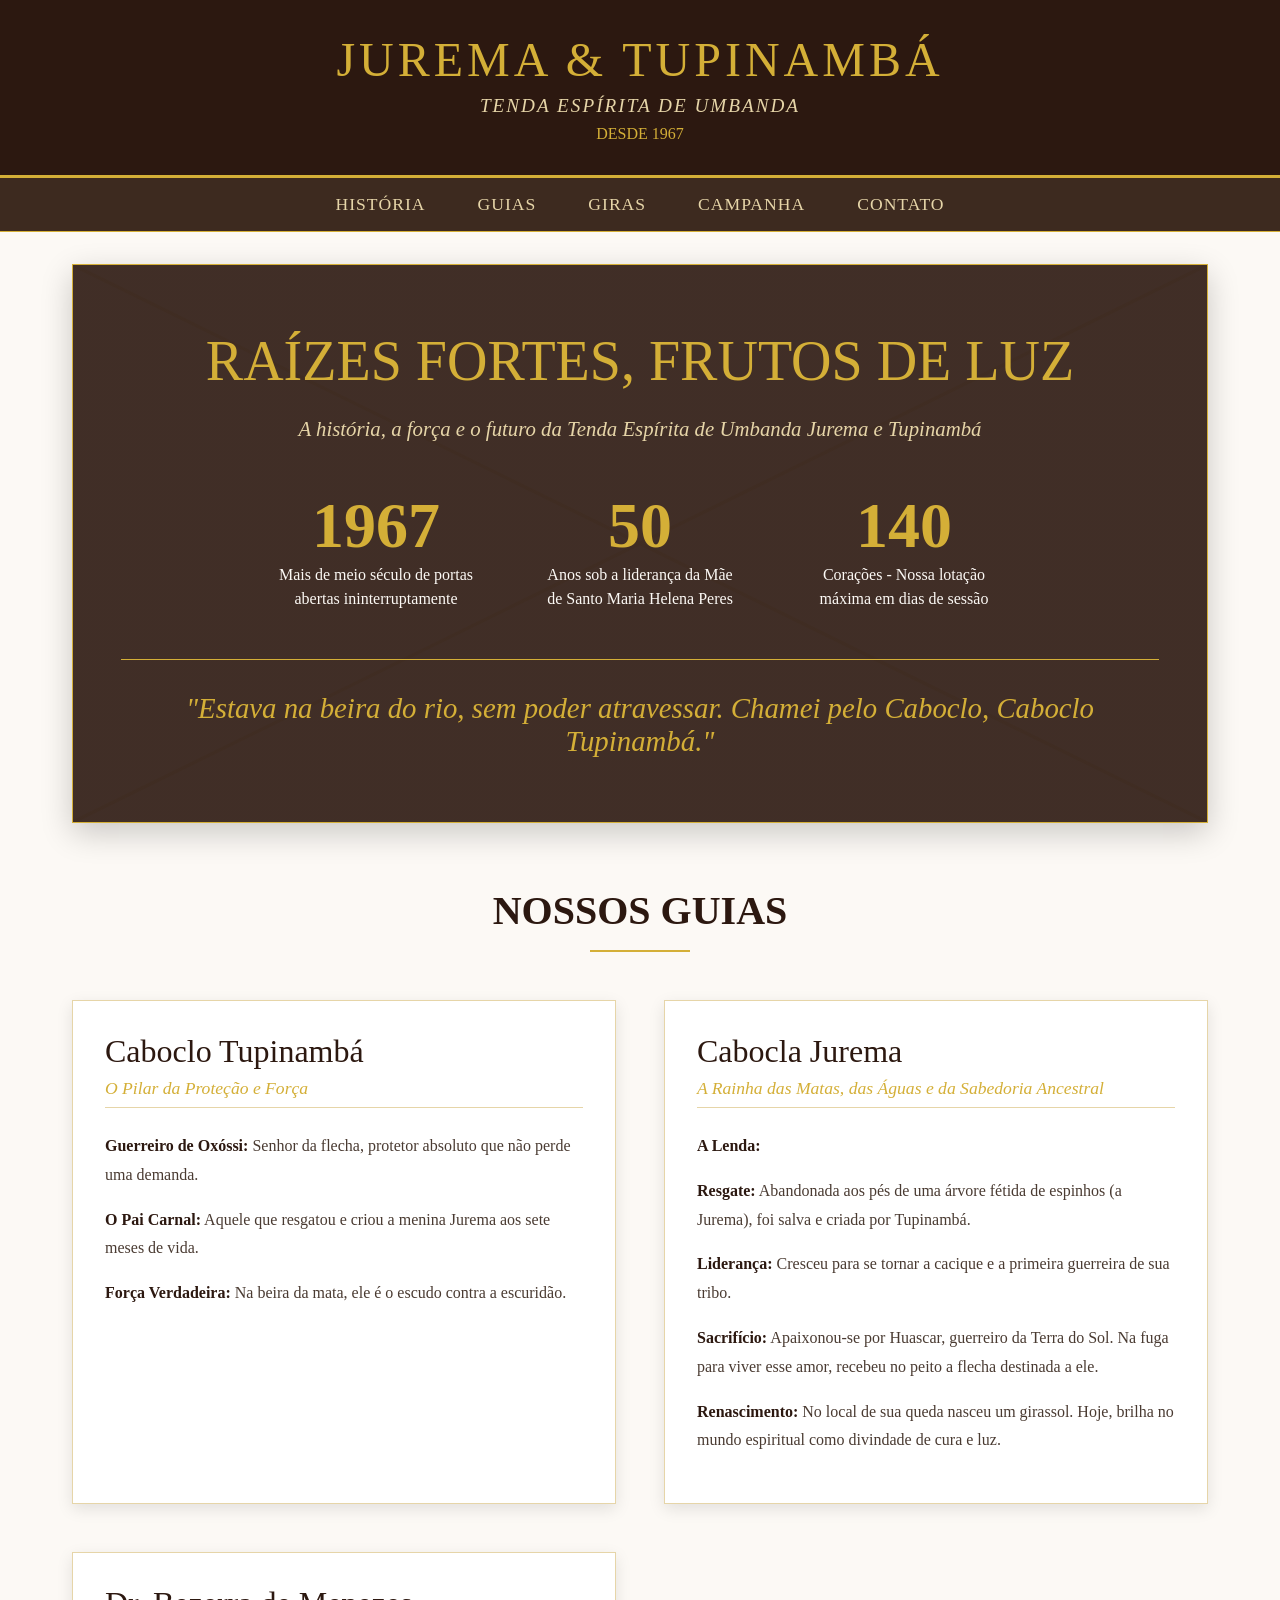
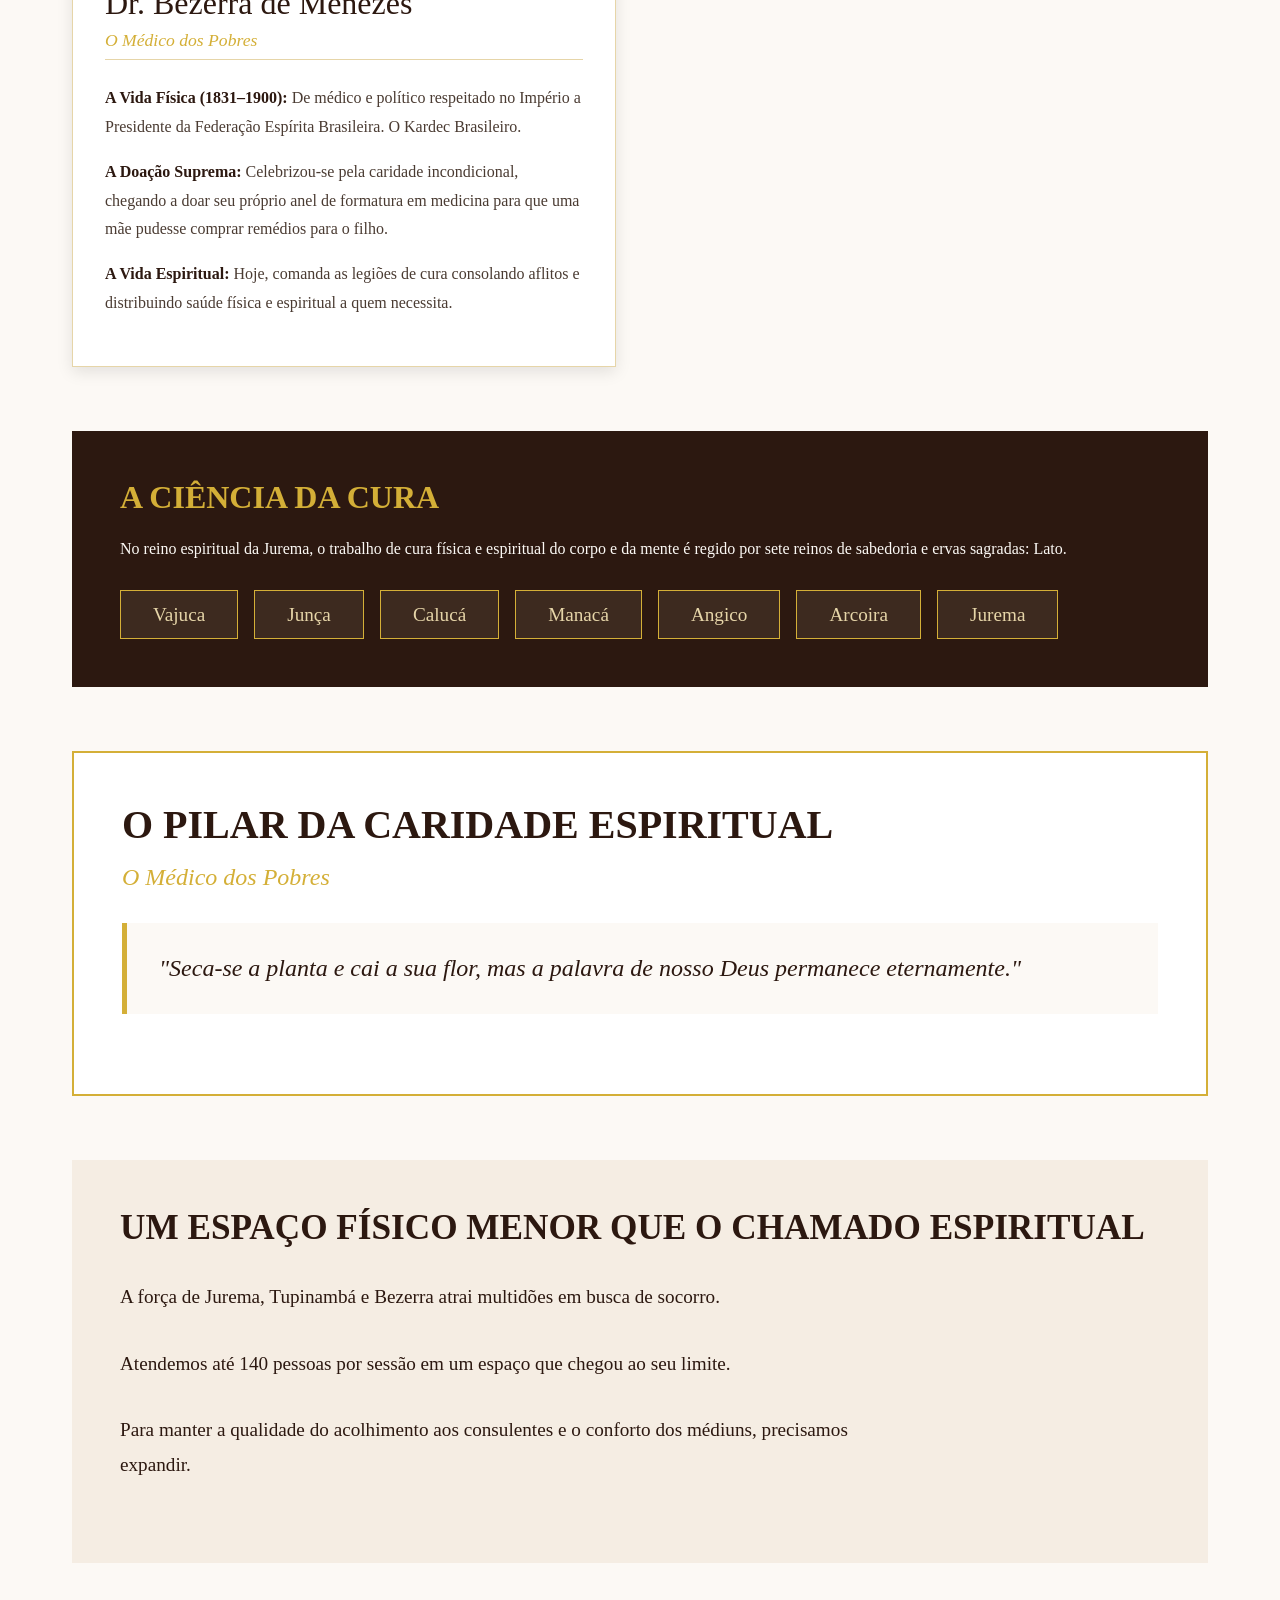
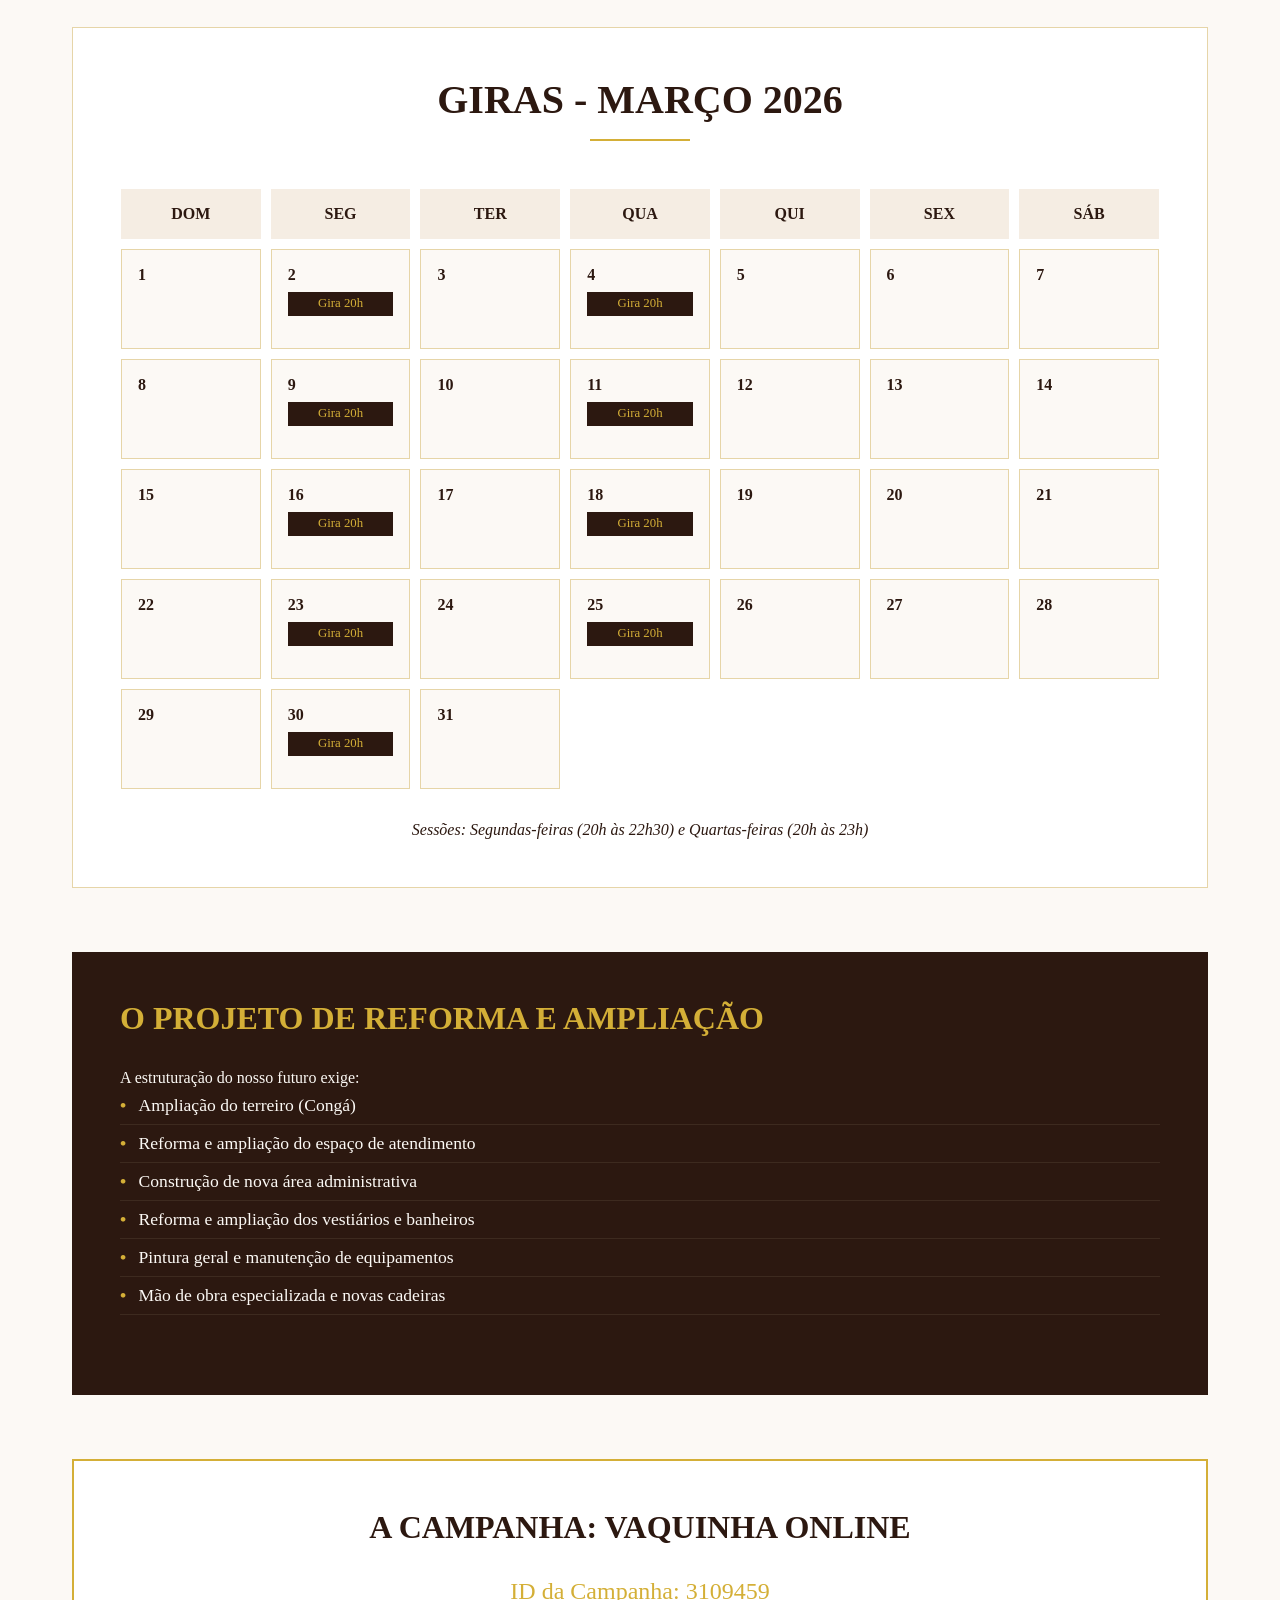
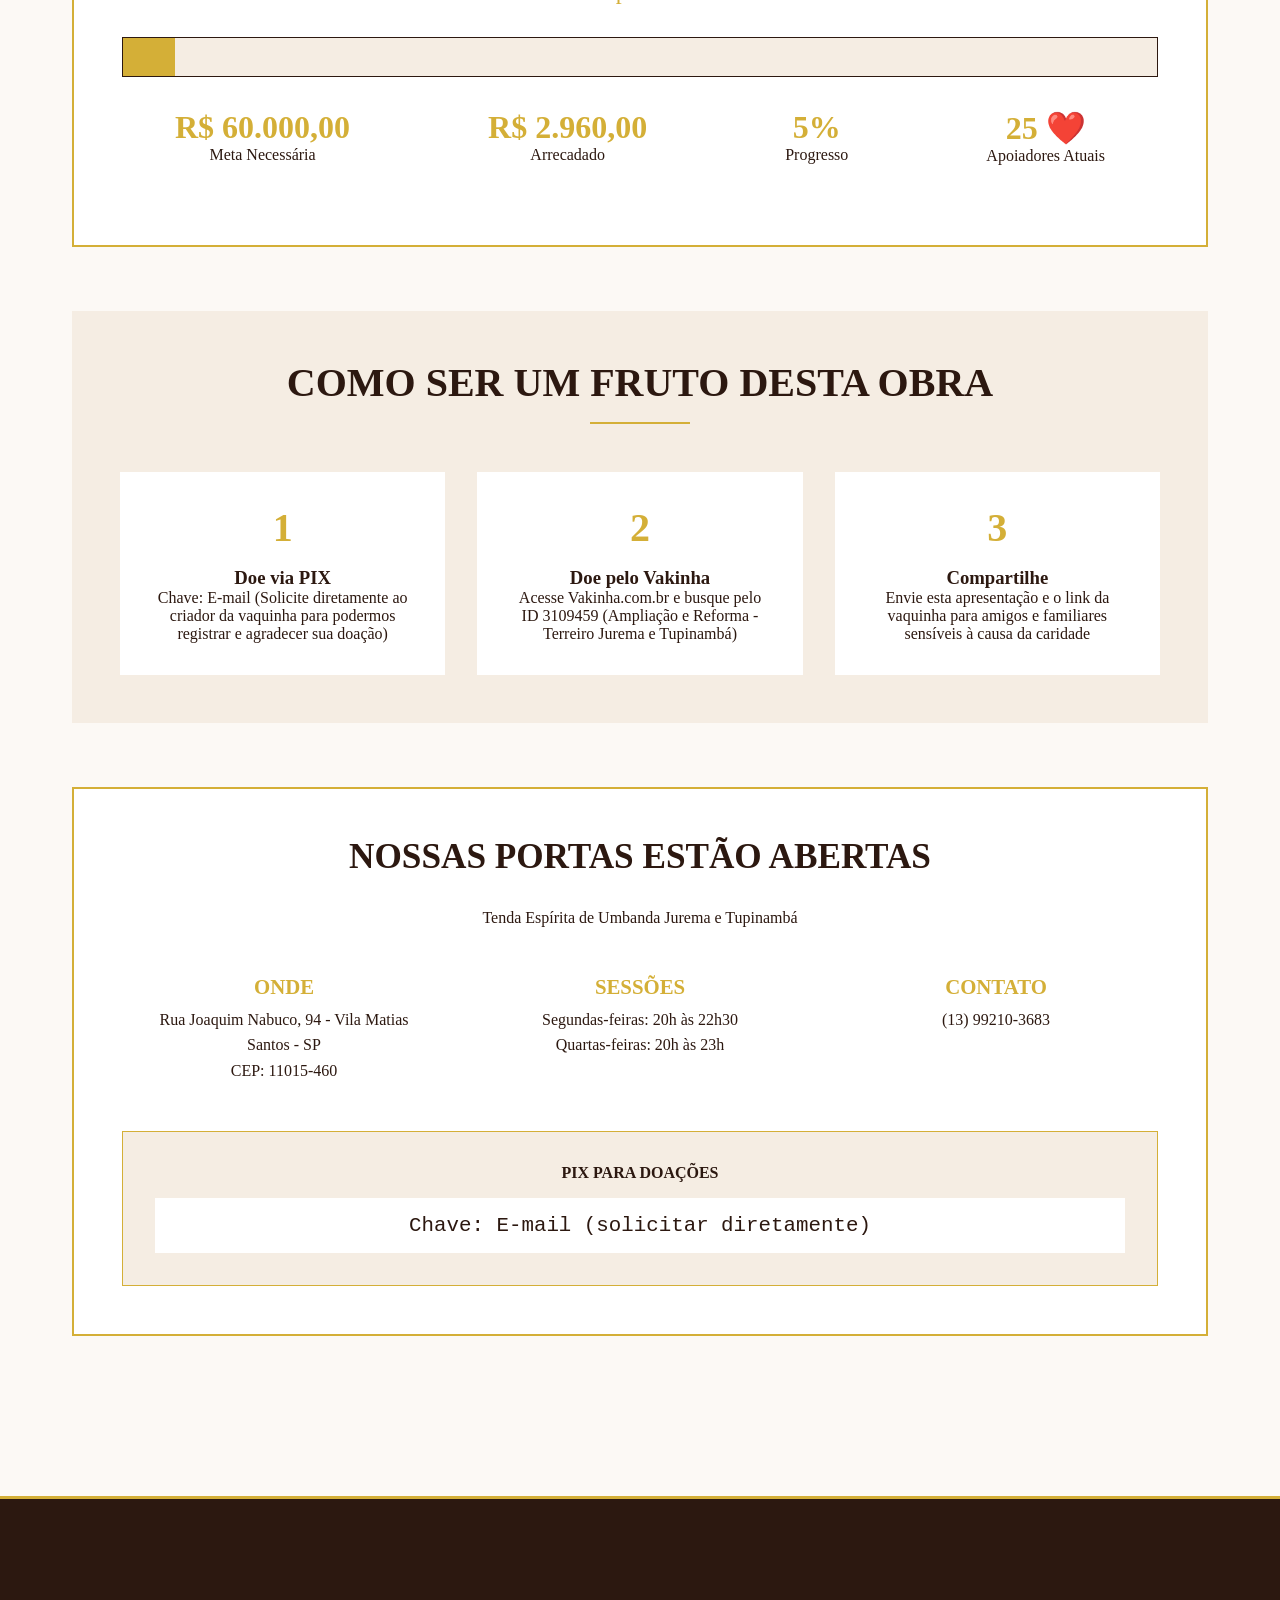
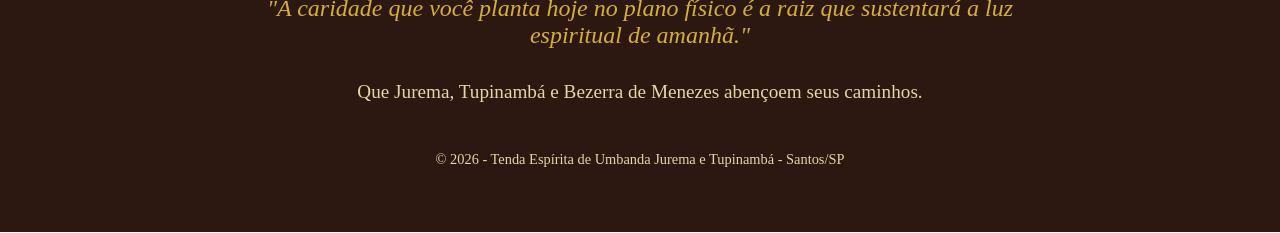
==== commit 46435eb7: "Sistema Gestao de Giras" ====
--- a/index.html
+++ b/index.html
@@ -3,645 +3,623 @@
 <head>
     <meta charset="UTF-8">
     <meta name="viewport" content="width=device-width, initial-scale=1.0">
-    <title>Tenda de Umbanda Jurema & Tupinambá - Santos/SP</title>
+    <title>Tenda Espírita de Umbanda Jurema e Tupinambá - Santos/SP</title>
     <style>
         * {
             margin: 0;
             padding: 0;
             box-sizing: border-box;
-            font-family: 'Segoe UI', Tahoma, Geneva, Verdana, sans-serif;
-        }
-
-        :root {
-            --primary: #4a1d6d;
-            --secondary: #2a1b3c;
-            --gold: #ffd700;
-            --light: #f5f0fa;
-            --text: #333;
+            font-family: 'Georgia', 'Times New Roman', serif;
         }
 
         body {
-            background: var(--light);
-        }
-
-        /* Header */
+            background-color: #fcf9f5;
+            color: #2c1810;
+        }
+
+        /* Cabeçalho elegante */
         header {
-            background: linear-gradient(135deg, var(--secondary), var(--primary));
-            color: white;
-            padding: 1rem 2rem;
-            position: fixed;
-            width: 100%;
-            top: 0;
-            z-index: 1000;
-            box-shadow: 0 4px 15px rgba(0,0,0,0.3);
+            background-color: #2c1810;
+            color: #d4af37;
+            padding: 2rem 2rem;
+            text-align: center;
+            border-bottom: 3px solid #d4af37;
+        }
+
+        .logo-principal {
+            font-size: 3rem;
+            font-weight: normal;
+            letter-spacing: 4px;
+            margin-bottom: 0.5rem;
+            font-family: 'Georgia', serif;
+        }
+
+        .logo-secundario {
+            font-size: 1.2rem;
+            letter-spacing: 2px;
+            color: #e6d5a8;
+            font-style: italic;
+        }
+
+        .ano-fundacao {
+            font-size: 1rem;
+            margin-top: 0.5rem;
+            color: #d4af37;
         }
 
         nav {
-            display: flex;
-            justify-content: space-between;
-            align-items: center;
-            max-width: 1400px;
+            background-color: #3d2a1f;
+            padding: 1rem;
+            text-align: center;
+            border-bottom: 1px solid #d4af37;
+        }
+
+        nav a {
+            color: #e6d5a8;
+            text-decoration: none;
+            margin: 0 1.5rem;
+            font-size: 1.1rem;
+            letter-spacing: 1px;
+            transition: color 0.3s;
+        }
+
+        nav a:hover {
+            color: #d4af37;
+        }
+
+        main {
+            max-width: 1200px;
             margin: 0 auto;
-        }
-
-        .logo {
-            display: flex;
-            flex-direction: column;
-            align-items: center;
-            line-height: 1.2;
-        }
-
-        .logo-main {
-            font-size: 2.5rem;
-            font-weight: bold;
-            color: var(--gold);
-            text-shadow: 2px 2px 4px rgba(0,0,0,0.3);
-        }
-
-        .logo-sub {
-            font-size: 1rem;
-            letter-spacing: 2px;
-        }
-
-        .logo-year {
-            font-size: 0.9rem;
-            opacity: 0.9;
-        }
-
-        .nav-links {
-            display: flex;
-            gap: 2rem;
-        }
-
-        .nav-links a {
-            color: white;
-            text-decoration: none;
-            font-weight: 500;
-            transition: color 0.3s;
-        }
-
-        .nav-links a:hover {
-            color: var(--gold);
-        }
-
-        .login-btn {
-            background: var(--gold);
-            color: var(--secondary);
-            border: none;
-            padding: 0.5rem 1.5rem;
-            border-radius: 25px;
-            cursor: pointer;
-            font-weight: bold;
-            transition: all 0.3s;
-        }
-
-        .login-btn:hover {
-            background: #ffaa00;
-            transform: scale(1.05);
-        }
-
-        /* Main content */
-        main {
-            margin-top: 100px;
             padding: 2rem;
-            max-width: 1400px;
-            margin-left: auto;
-            margin-right: auto;
-        }
-
-        /* Hero Section */
-        .hero {
-            background: linear-gradient(rgba(42, 27, 60, 0.85), rgba(74, 29, 109, 0.85)), url('data:image/svg+xml;utf8,<svg xmlns="http://www.w3.org/2000/svg" viewBox="0 0 100 100" preserveAspectRatio="none"><polygon points="0,100 100,0 100,100" fill="rgba(255,215,0,0.1)"/></svg>');
-            background-size: cover;
-            color: white;
-            padding: 4rem 2rem;
-            border-radius: 20px;
+        }
+
+        /* Seção Raízes Fortes */
+        .raizes-section {
+            background: linear-gradient(rgba(44, 24, 16, 0.9), rgba(44, 24, 16, 0.9)), url('data:image/svg+xml;utf8,<svg xmlns="http://www.w3.org/2000/svg" viewBox="0 0 100 100" preserveAspectRatio="none"><path d="M0,0 L100,100 M100,0 L0,100" stroke="%23d4af37" stroke-width="0.5" opacity="0.2"/></svg>');
+            color: #fcf9f5;
+            padding: 4rem 3rem;
             margin-bottom: 3rem;
-            text-align: center;
+            border: 1px solid #d4af37;
             box-shadow: 0 10px 30px rgba(0,0,0,0.2);
-            position: relative;
-            overflow: hidden;
-        }
-
-        .hero::before {
-            content: "";
-            position: absolute;
-            top: 0;
-            left: 0;
-            right: 0;
-            bottom: 0;
-            background: url('data:image/svg+xml;utf8,<svg xmlns="http://www.w3.org/2000/svg" viewBox="0 0 100 100" opacity="0.1"><path d="M20,20 Q40,10 60,20 Q80,30 70,50 Q60,70 40,70 Q20,70 30,40 Q25,25 20,20" fill="%23ffd700"/></svg>');
-            background-size: 200px;
-            pointer-events: none;
-        }
-
-        .hero h1 {
+        }
+
+        .raizes-titulo {
             font-size: 3.5rem;
-            margin-bottom: 1rem;
-            text-shadow: 2px 2px 4px rgba(0,0,0,0.5);
-            position: relative;
-        }
-
-        .hero-subtitle {
+            color: #d4af37;
+            margin-bottom: 1.5rem;
+            text-align: center;
+            font-weight: normal;
+        }
+
+        .raizes-subtitulo {
             font-size: 1.3rem;
-            max-width: 800px;
-            margin: 0 auto 2rem;
+            text-align: center;
             font-style: italic;
-        }
-
-        .hero-stats {
+            margin-bottom: 3rem;
+            color: #e6d5a8;
+        }
+
+        .stats-container {
             display: flex;
             justify-content: center;
             gap: 4rem;
+            margin: 3rem 0;
+            flex-wrap: wrap;
+        }
+
+        .stat-box {
+            text-align: center;
+        }
+
+        .stat-number {
+            font-size: 4rem;
+            color: #d4af37;
+            font-weight: bold;
+        }
+
+        .stat-text {
+            max-width: 200px;
+            font-size: 1rem;
+            line-height: 1.5;
+        }
+
+        .ponto-cantado {
+            text-align: center;
+            font-size: 1.8rem;
+            font-style: italic;
             margin-top: 3rem;
-            flex-wrap: wrap;
-        }
-
-        .stat-item {
-            text-align: center;
-        }
-
-        .stat-number {
-            font-size: 3rem;
-            font-weight: bold;
-            color: var(--gold);
-        }
-
-        .stat-label {
-            font-size: 1rem;
-            max-width: 200px;
-        }
-
-        .hero-quote {
-            margin-top: 3rem;
-            font-size: 1.5rem;
-            color: var(--gold);
-            font-style: italic;
-        }
-
-        /* Guias Section */
+            color: #d4af37;
+            border-top: 1px solid #d4af37;
+            padding-top: 2rem;
+        }
+
+        /* Seção Guias */
         .guias-section {
-            margin-bottom: 4rem;
-        }
-
-        .section-title {
-            color: var(--primary);
+            margin: 4rem 0;
+        }
+
+        .section-titulo {
             font-size: 2.5rem;
+            color: #2c1810;
             text-align: center;
             margin-bottom: 3rem;
             position: relative;
         }
 
-        .section-title::after {
+        .section-titulo::after {
             content: "";
             display: block;
             width: 100px;
-            height: 4px;
-            background: var(--gold);
+            height: 2px;
+            background: #d4af37;
             margin: 1rem auto;
         }
 
         .guias-grid {
             display: grid;
-            grid-template-columns: repeat(auto-fit, minmax(300px, 1fr));
-            gap: 2rem;
+            grid-template-columns: repeat(auto-fit, minmax(350px, 1fr));
+            gap: 3rem;
         }
 
         .guia-card {
             background: white;
-            border-radius: 20px;
             padding: 2rem;
-            box-shadow: 0 5px 20px rgba(0,0,0,0.1);
-            transition: transform 0.3s;
-            border-top: 5px solid var(--gold);
-        }
-
-        .guia-card:hover {
-            transform: translateY(-10px);
-        }
-
-        .guia-icon {
-            font-size: 3rem;
+            border: 1px solid #e6d5a8;
+            box-shadow: 0 5px 15px rgba(0,0,0,0.1);
+        }
+
+        .guia-nome {
+            font-size: 2rem;
+            color: #2c1810;
+            margin-bottom: 0.5rem;
+        }
+
+        .guia-titulo {
+            font-size: 1.1rem;
+            color: #d4af37;
+            font-style: italic;
+            margin-bottom: 1.5rem;
+            border-bottom: 1px solid #e6d5a8;
+            padding-bottom: 0.5rem;
+        }
+
+        .guia-historia {
+            line-height: 1.8;
+            color: #4a3b32;
+        }
+
+        .guia-historia p {
             margin-bottom: 1rem;
-            color: var(--primary);
-        }
-
-        .guia-card h3 {
-            color: var(--primary);
+        }
+
+        .guia-historia strong {
+            color: #2c1810;
+        }
+
+        /* Lenda da Jurema */
+        .lenda-section {
+            background: #f5ede3;
+            padding: 3rem;
+            margin: 4rem 0;
+            border-left: 5px solid #d4af37;
+        }
+
+        .lenda-titulo {
             font-size: 2rem;
+            color: #2c1810;
+            margin-bottom: 2rem;
+        }
+
+        .lenda-grid {
+            display: grid;
+            grid-template-columns: repeat(4, 1fr);
+            gap: 2rem;
+        }
+
+        .lenda-item {
+            text-align: center;
+        }
+
+        .lenda-item strong {
+            display: block;
+            color: #d4af37;
+            font-size: 1.3rem;
             margin-bottom: 0.5rem;
         }
 
-        .guia-card h4 {
-            color: var(--gold);
+        /* Ciência da Cura */
+        .cura-section {
+            background: #2c1810;
+            color: #fcf9f5;
+            padding: 3rem;
+            margin: 4rem 0;
+        }
+
+        .cura-titulo {
+            color: #d4af37;
+            font-size: 2rem;
+            margin-bottom: 1.5rem;
+        }
+
+        .reinos-grid {
+            display: flex;
+            flex-wrap: wrap;
+            gap: 1rem;
+            margin-top: 2rem;
+        }
+
+        .reino-item {
+            background: #3d2a1f;
+            color: #e6d5a8;
+            padding: 0.8rem 2rem;
+            border: 1px solid #d4af37;
+            font-size: 1.2rem;
+        }
+
+        /* Bezerra de Menezes */
+        .bezerra-section {
+            background: white;
+            padding: 3rem;
+            margin: 4rem 0;
+            border: 2px solid #d4af37;
+        }
+
+        .bezerra-titulo {
+            font-size: 2.5rem;
+            color: #2c1810;
             margin-bottom: 1rem;
+        }
+
+        .bezerra-subtitulo {
+            font-size: 1.5rem;
+            color: #d4af37;
+            margin-bottom: 2rem;
             font-style: italic;
         }
 
-        .guia-historia {
-            color: #555;
+        .bezerra-citacao {
+            font-size: 1.5rem;
+            font-style: italic;
+            color: #2c1810;
+            margin: 2rem 0;
+            padding: 2rem;
+            border-left: 5px solid #d4af37;
+            background: #fcf9f5;
+        }
+
+        /* Espaço Físico */
+        .espaco-section {
+            background: #f5ede3;
+            padding: 3rem;
+            margin: 4rem 0;
+        }
+
+        .espaco-titulo {
+            font-size: 2.2rem;
+            color: #2c1810;
+            margin-bottom: 2rem;
+        }
+
+        .espaco-texto {
+            font-size: 1.2rem;
+            line-height: 1.8;
+            margin-bottom: 2rem;
+            max-width: 800px;
+        }
+
+        /* Projeto Reforma */
+        .reforma-section {
+            background: #2c1810;
+            color: #fcf9f5;
+            padding: 3rem;
+            margin: 4rem 0;
+        }
+
+        .reforma-titulo {
+            color: #d4af37;
+            font-size: 2rem;
+            margin-bottom: 2rem;
+        }
+
+        .reforma-lista {
+            list-style: none;
+            margin-bottom: 2rem;
+        }
+
+        .reforma-lista li {
+            padding: 0.5rem 0;
+            font-size: 1.1rem;
+            border-bottom: 1px solid #3d2a1f;
+        }
+
+        .reforma-lista li::before {
+            content: "• ";
+            color: #d4af37;
+            font-weight: bold;
+            margin-right: 0.5rem;
+        }
+
+        /* Campanha */
+        .campanha-section {
+            background: white;
+            padding: 3rem;
+            margin: 4rem 0;
+            border: 2px solid #d4af37;
+        }
+
+        .campanha-titulo {
+            font-size: 2rem;
+            color: #2c1810;
+            text-align: center;
+            margin-bottom: 2rem;
+        }
+
+        .vakinha-id {
+            font-size: 1.5rem;
+            color: #d4af37;
+            text-align: center;
+            margin-bottom: 2rem;
+        }
+
+        .progresso-container {
+            background: #f5ede3;
+            border-radius: 0;
+            height: 40px;
+            margin: 2rem 0;
+            border: 1px solid #2c1810;
+        }
+
+        .progresso-bar {
+            background: #d4af37;
+            height: 100%;
+            width: 5%;
+        }
+
+        .campanha-stats {
+            display: flex;
+            justify-content: space-around;
+            margin: 2rem 0;
+            flex-wrap: wrap;
+            gap: 2rem;
+        }
+
+        .stat-campanha {
+            text-align: center;
+        }
+
+        .stat-campanha .valor {
+            font-size: 2rem;
+            color: #d4af37;
+            font-weight: bold;
+        }
+
+        /* Como ajudar */
+        .ajuda-section {
+            background: #f5ede3;
+            padding: 3rem;
+            margin: 4rem 0;
+        }
+
+        .ajuda-grid {
+            display: grid;
+            grid-template-columns: repeat(3, 1fr);
+            gap: 2rem;
+        }
+
+        .ajuda-item {
+            text-align: center;
+            padding: 2rem;
+            background: white;
+        }
+
+        .ajuda-numero {
+            font-size: 2.5rem;
+            color: #d4af37;
+            font-weight: bold;
+            margin-bottom: 1rem;
+        }
+
+        /* Contato */
+        .contato-section {
+            background: white;
+            padding: 3rem;
+            margin: 4rem 0;
+            border: 2px solid #d4af37;
+        }
+
+        .contato-titulo {
+            font-size: 2.2rem;
+            color: #2c1810;
+            margin-bottom: 2rem;
+            text-align: center;
+        }
+
+        .info-container {
+            display: grid;
+            grid-template-columns: repeat(3, 1fr);
+            gap: 2rem;
+            margin: 3rem 0;
+        }
+
+        .info-bloco {
+            text-align: center;
+        }
+
+        .info-bloco strong {
+            display: block;
+            color: #d4af37;
+            font-size: 1.3rem;
+            margin-bottom: 0.5rem;
+        }
+
+        .info-bloco p {
             line-height: 1.6;
         }
 
-        .guia-historia p {
-            margin-bottom: 0.8rem;
+        .pix-info {
+            background: #f5ede3;
+            padding: 2rem;
+            text-align: center;
+            margin-top: 2rem;
+            border: 1px solid #d4af37;
+        }
+
+        .pix-chave {
+            font-size: 1.3rem;
+            color: #2c1810;
+            font-family: monospace;
+            background: white;
+            padding: 1rem;
+            margin-top: 1rem;
+        }
+
+        /* Rodapé */
+        footer {
+            background: #2c1810;
+            color: #e6d5a8;
+            text-align: center;
+            padding: 4rem 2rem;
+            margin-top: 4rem;
+            border-top: 3px solid #d4af37;
+        }
+
+        .footer-citacao {
+            font-size: 1.5rem;
+            color: #d4af37;
+            font-style: italic;
+            max-width: 800px;
+            margin: 2rem auto;
+        }
+
+        .footer-bencaos {
+            font-size: 1.2rem;
+            margin-top: 2rem;
         }
 
         /* Calendário */
         .calendario-section {
             background: white;
-            border-radius: 20px;
-            padding: 2rem;
-            margin-bottom: 3rem;
-            box-shadow: 0 5px 20px rgba(0,0,0,0.1);
-        }
-
-        .calendario-header {
-            display: flex;
-            justify-content: space-between;
-            align-items: center;
-            margin-bottom: 2rem;
-            flex-wrap: wrap;
-            gap: 1rem;
-        }
-
-        .calendario-titulo {
-            color: var(--primary);
-            font-size: 2rem;
-        }
-
-        .mes-ano {
-            display: flex;
-            gap: 1rem;
-            align-items: center;
-        }
-
-        .mes-ano button {
-            background: var(--light);
-            border: none;
-            width: 40px;
-            height: 40px;
-            border-radius: 50%;
-            cursor: pointer;
-            font-size: 1.2rem;
-            color: var(--primary);
-            transition: all 0.3s;
-        }
-
-        .mes-ano button:hover {
-            background: var(--primary);
-            color: white;
+            padding: 3rem;
+            margin: 4rem 0;
+            border: 1px solid #e6d5a8;
         }
 
         .calendario-grid {
             display: grid;
             grid-template-columns: repeat(7, 1fr);
             gap: 10px;
+            margin-top: 2rem;
         }
 
         .calendario-dia-semana {
             text-align: center;
+            padding: 1rem;
+            background: #f5ede3;
+            color: #2c1810;
             font-weight: bold;
-            padding: 10px;
-            background: var(--light);
-            color: var(--primary);
-            border-radius: 10px;
         }
 
         .calendario-dia {
-            border: 1px solid #e0d0f0;
-            padding: 10px;
+            border: 1px solid #e6d5a8;
+            padding: 1rem;
             min-height: 100px;
-            border-radius: 10px;
-            transition: all 0.3s;
-            background: #faf5ff;
-        }
-
-        .calendario-dia:hover {
-            transform: scale(1.02);
-            box-shadow: 0 5px 15px rgba(74, 29, 109, 0.2);
-            background: white;
+            background: #fcf9f5;
         }
 
         .dia-numero {
             font-weight: bold;
-            color: var(--primary);
-            margin-bottom: 5px;
+            color: #2c1810;
+            margin-bottom: 0.5rem;
         }
 
         .gira-evento {
-            background: linear-gradient(135deg, var(--primary), #764ba2);
-            color: white;
-            padding: 5px;
-            border-radius: 5px;
+            background: #2c1810;
+            color: #d4af37;
+            padding: 0.3rem;
             font-size: 0.8rem;
-            margin-top: 5px;
-            text-align: center;
-        }
-
-        /* Orações Section */
-        .oracoes-section {
-            background: linear-gradient(135deg, var(--light), white);
-            border-radius: 20px;
-            padding: 2rem;
-            margin-bottom: 3rem;
-            border: 2px solid var(--gold);
-        }
-
-        .oracoes-grid {
-            display: grid;
-            grid-template-columns: 2fr 1fr;
-            gap: 2rem;
-        }
-
-        .form-oracao {
-            background: white;
-            padding: 2rem;
-            border-radius: 15px;
-            box-shadow: 0 3px 10px rgba(0,0,0,0.1);
-        }
-
-        .form-oracao h3 {
-            color: var(--primary);
-            margin-bottom: 1.5rem;
-        }
-
-        .tipo-pedido {
-            display: flex;
-            gap: 1rem;
-            margin: 1rem 0;
-        }
-
-        .tipo-btn {
-            flex: 1;
-            padding: 0.8rem;
-            border: 2px solid #e0d0f0;
-            border-radius: 10px;
-            background: white;
-            cursor: pointer;
-            transition: all 0.3s;
-        }
-
-        .tipo-btn:hover {
-            border-color: var(--gold);
-        }
-
-        .tipo-btn.selected {
-            background: var(--primary);
-            color: white;
-            border-color: var(--primary);
-        }
-
-        .pedidos-oracoes {
-            background: linear-gradient(135deg, var(--secondary), var(--primary));
-            color: white;
-            padding: 2rem;
-            border-radius: 15px;
-        }
-
-        .pedido-item {
-            background: rgba(255,255,255,0.1);
-            padding: 1rem;
-            border-radius: 10px;
-            margin-bottom: 1rem;
-        }
-
-        .pedido-nome {
-            font-weight: bold;
-            color: var(--gold);
-        }
-
-        /* Informações de contato */
-        .info-contato {
-            background: white;
-            border-radius: 20px;
-            padding: 3rem;
-            margin-top: 2rem;
-            text-align: center;
-        }
-
-        .contato-grid {
-            display: grid;
-            grid-template-columns: repeat(auto-fit, minmax(250px, 1fr));
-            gap: 2rem;
-            margin-top: 2rem;
-        }
-
-        .info-item {
-            padding: 1.5rem;
-            background: var(--light);
-            border-radius: 15px;
-        }
-
-        .info-item strong {
-            color: var(--primary);
-            font-size: 1.2rem;
-        }
-
-        .whatsapp-btn {
-            background: #25D366;
-            color: white;
-            padding: 0.8rem 2rem;
-            border-radius: 50px;
-            text-decoration: none;
-            display: inline-flex;
-            align-items: center;
-            gap: 0.5rem;
-            font-weight: bold;
-            margin-top: 1rem;
-            border: none;
-            cursor: pointer;
-        }
-
-        /* Rodapé */
-        footer {
-            background: var(--secondary);
-            color: white;
-            padding: 3rem 2rem;
-            margin-top: 4rem;
-            text-align: center;
-        }
-
-        .footer-content {
-            max-width: 800px;
-            margin: 0 auto;
-        }
-
-        .footer-quote {
-            font-size: 1.3rem;
-            color: var(--gold);
-            margin: 2rem 0;
-            font-style: italic;
-        }
-
-        /* Formulários */
-        .form-group {
-            margin-bottom: 1rem;
-        }
-
-        .form-group label {
-            display: block;
-            margin-bottom: 0.3rem;
-            color: #555;
-            font-weight: 500;
-        }
-
-        .form-group input,
-        .form-group select,
-        .form-group textarea {
-            width: 100%;
-            padding: 0.8rem;
-            border: 1px solid #ddd;
-            border-radius: 10px;
-            font-size: 1rem;
-        }
-
-        .btn {
-            background: var(--primary);
-            color: white;
-            border: none;
-            padding: 1rem;
-            border-radius: 10px;
-            cursor: pointer;
-            font-size: 1rem;
-            font-weight: bold;
-            transition: all 0.3s;
-            width: 100%;
-        }
-
-        .btn:hover {
-            background: var(--secondary);
-        }
-
-        .btn-gold {
-            background: var(--gold);
-            color: var(--secondary);
-        }
-
-        /* Modal Login */
-        .modal {
-            display: none;
-            position: fixed;
-            top: 0;
-            left: 0;
-            width: 100%;
-            height: 100%;
-            background: rgba(0,0,0,0.7);
-            z-index: 2000;
-            justify-content: center;
-            align-items: center;
-        }
-
-        .modal.active {
-            display: flex;
-        }
-
-        .modal-content {
-            background: white;
-            padding: 2rem;
-            border-radius: 20px;
-            width: 90%;
-            max-width: 400px;
-            position: relative;
-        }
-
-        .close-modal {
-            position: absolute;
-            top: 1rem;
-            right: 1rem;
-            font-size: 1.5rem;
-            cursor: pointer;
-            color: #666;
+            margin-top: 0.3rem;
+            text-align: center;
         }
 
         /* Responsividade */
         @media (max-width: 768px) {
-            .nav-links {
-                display: none;
-            }
-            
-            .calendario-grid {
-                grid-template-columns: repeat(1, 1fr);
-            }
-            
-            .calendario-dia-semana {
-                display: none;
-            }
-            
-            .hero h1 {
-                font-size: 2.2rem;
-            }
-            
-            .oracoes-grid {
+            .lenda-grid {
                 grid-template-columns: 1fr;
             }
             
-            .hero-stats {
+            .ajuda-grid {
+                grid-template-columns: 1fr;
+            }
+            
+            .info-container {
+                grid-template-columns: 1fr;
+            }
+            
+            .stats-container {
                 gap: 2rem;
             }
             
-            .stat-number {
+            .logo-principal {
                 font-size: 2rem;
+            }
+            
+            nav a {
+                display: block;
+                margin: 0.5rem 0;
             }
         }
     </style>
 </head>
 <body>
     <header>
-        <nav>
-            <div class="logo">
-                <div class="logo-main">JUREMA & TUPINAMBÁ</div>
-                <div class="logo-sub">TENDA ESPÍRITA DE UMBANDA</div>
-                <div class="logo-year">DESDE 1967</div>
-            </div>
-            <div class="nav-links">
-                <a href="#historia">História</a>
-                <a href="#guias">Guias</a>
-                <a href="#calendario">Giras</a>
-                <a href="#oracoes">Orações</a>
-                <a href="#contato">Contato</a>
-                <a href="#sistema">Sistema</a>
-            </div>
-            <button class="login-btn" onclick="abrirModalLogin()">Acessar Sistema</button>
-        </nav>
+        <div class="logo-principal">JUREMA & TUPINAMBÁ</div>
+        <div class="logo-secundario">TENDA ESPÍRITA DE UMBANDA</div>
+        <div class="ano-fundacao">DESDE 1967</div>
     </header>
 
+    <nav>
+        <a href="#historia">HISTÓRIA</a>
+        <a href="#guias">GUIAS</a>
+        <a href="#giras">GIRAS</a>
+        <a href="#campanha">CAMPANHA</a>
+        <a href="#contato">CONTATO</a>
+    </nav>
+
     <main>
-        <!-- Hero Section - Raízes Fortes, Frutos de Luz -->
-        <section class="hero" id="historia">
-            <h1>Raízes Fortes, Frutos de Luz</h1>
-            <div class="hero-subtitle">A história, a força e o futuro da Tenda Espírita de Umbanda Jurema e Tupinambá</div>
-            
-            <div class="hero-stats">
-                <div class="stat-item">
+        <!-- Raízes Fortes, Frutos de Luz -->
+        <section id="historia" class="raizes-section">
+            <h1 class="raizes-titulo">RAÍZES FORTES, FRUTOS DE LUZ</h1>
+            <div class="raizes-subtitulo">A história, a força e o futuro da Tenda Espírita de Umbanda Jurema e Tupinambá</div>
+            
+            <div class="stats-container">
+                <div class="stat-box">
                     <div class="stat-number">1967</div>
-                    <div class="stat-label">Mais de meio século de portas abertas ininterruptamente</div>
-                </div>
-                <div class="stat-item">
+                    <div class="stat-text">Mais de meio século de portas abertas ininterruptamente</div>
+                </div>
+                <div class="stat-box">
                     <div class="stat-number">50</div>
-                    <div class="stat-label">Anos sob a liderança da Mãe Maria Helena Peres</div>
-                </div>
-                <div class="stat-item">
+                    <div class="stat-text">Anos sob a liderança da Mãe de Santo Maria Helena Peres</div>
+                </div>
+                <div class="stat-box">
                     <div class="stat-number">140</div>
-                    <div class="stat-label">Corações - Nossa lotação máxima em dias de sessão</div>
-                </div>
-            </div>
-
-            <div class="hero-quote">
+                    <div class="stat-text">Corações - Nossa lotação máxima em dias de sessão</div>
+                </div>
+            </div>
+
+            <div class="ponto-cantado">
                 "Estava na beira do rio, sem poder atravessar. Chamei pelo Caboclo, Caboclo Tupinambá."
             </div>
         </section>
 
         <!-- Guias Espirituais -->
-        <section class="guias-section" id="guias">
-            <h2 class="section-title">Nossos Guias Espirituais</h2>
+        <section id="guias" class="guias-section">
+            <h2 class="section-titulo">NOSSOS GUIAS</h2>
             
             <div class="guias-grid">
                 <!-- Caboclo Tupinambá -->
                 <div class="guia-card">
-                    <div class="guia-icon">🏹</div>
-                    <h3>Caboclo Tupinambá</h3>
-                    <h4>O Pilar da Proteção e Força</h4>
+                    <div class="guia-nome">Caboclo Tupinambá</div>
+                    <div class="guia-titulo">O Pilar da Proteção e Força</div>
                     <div class="guia-historia">
                         <p><strong>Guerreiro de Oxóssi:</strong> Senhor da flecha, protetor absoluto que não perde uma demanda.</p>
                         <p><strong>O Pai Carnal:</strong> Aquele que resgatou e criou a menina Jurema aos sete meses de vida.</p>
@@ -651,282 +629,234 @@
 
                 <!-- Cabocla Jurema -->
                 <div class="guia-card">
-                    <div class="guia-icon">🌿</div>
-                    <h3>Cabocla Jurema</h3>
-                    <h4>A Rainha das Matas, das Águas e da Sabedoria Ancestral</h4>
+                    <div class="guia-nome">Cabocla Jurema</div>
+                    <div class="guia-titulo">A Rainha das Matas, das Águas e da Sabedoria Ancestral</div>
                     <div class="guia-historia">
-                        <p><strong>Resgate:</strong> Abandonada aos pés de uma árvore de espinhos (a Jurema), foi salva e criada por Tupinambá.</p>
+                        <p><strong>A Lenda:</strong></p>
+                        <p><strong>Resgate:</strong> Abandonada aos pés de uma árvore fétida de espinhos (a Jurema), foi salva e criada por Tupinambá.</p>
                         <p><strong>Liderança:</strong> Cresceu para se tornar a cacique e a primeira guerreira de sua tribo.</p>
-                        <p><strong>Sacrifício:</strong> Apaixonou-se por Huascar. Na fuga, recebeu a flecha destinada a ele.</p>
-                        <p><strong>Renascimento:</strong> No local de sua queda nasceu um girassol. Hoje, brilha como divindade de cura e luz.</p>
+                        <p><strong>Sacrifício:</strong> Apaixonou-se por Huascar, guerreiro da Terra do Sol. Na fuga para viver esse amor, recebeu no peito a flecha destinada a ele.</p>
+                        <p><strong>Renascimento:</strong> No local de sua queda nasceu um girassol. Hoje, brilha no mundo espiritual como divindade de cura e luz.</p>
                     </div>
                 </div>
 
                 <!-- Dr. Bezerra de Menezes -->
                 <div class="guia-card">
-                    <div class="guia-icon">⚕️</div>
-                    <h3>Dr. Bezerra de Menezes</h3>
-                    <h4>O Médico dos Pobres</h4>
+                    <div class="guia-nome">Dr. Bezerra de Menezes</div>
+                    <div class="guia-titulo">O Médico dos Pobres</div>
                     <div class="guia-historia">
-                        <p><strong>A Vida Física (1831–1900):</strong> Médico, político, Presidente da Federação Espírita Brasileira. O Kardec Brasileiro.</p>
-                        <p><strong>A Caridade:</strong> Celebrizou-se pela caridade incondicional, doando seu anel de formatura para comprar remédios.</p>
-                        <p><strong>A Vida Espiritual:</strong> Hoje, comanda as legiões de cura, consolando aflitos e distribuindo saúde física e espiritual.</p>
+                        <p><strong>A Vida Física (1831–1900):</strong> De médico e político respeitado no Império a Presidente da Federação Espírita Brasileira. O Kardec Brasileiro.</p>
+                        <p><strong>A Doação Suprema:</strong> Celebrizou-se pela caridade incondicional, chegando a doar seu próprio anel de formatura em medicina para que uma mãe pudesse comprar remédios para o filho.</p>
+                        <p><strong>A Vida Espiritual:</strong> Hoje, comanda as legiões de cura consolando aflitos e distribuindo saúde física e espiritual a quem necessita.</p>
                     </div>
                 </div>
             </div>
-
-            <!-- A Ciência da Cura -->
-            <div style="background: white; border-radius: 20px; padding: 2rem; margin-top: 2rem; border-left: 5px solid var(--gold);">
-                <h3 style="color: var(--primary); margin-bottom: 1rem;">A Ciência da Cura</h3>
-                <p>No reino espiritual da Jurema, o trabalho de cura física e espiritual do corpo e da mente é regido por sete reinos de sabedoria e ervas sagradas: Lato.</p>
-                <div style="display: flex; flex-wrap: wrap; gap: 1rem; margin-top: 1rem;">
-                    <span style="background: var(--light); padding: 0.5rem 1rem; border-radius: 20px;">Vajuca</span>
-                    <span style="background: var(--light); padding: 0.5rem 1rem; border-radius: 20px;">Junça</span>
-                    <span style="background: var(--light); padding: 0.5rem 1rem; border-radius: 20px;">Calucá</span>
-                    <span style="background: var(--light); padding: 0.5rem 1rem; border-radius: 20px;">Manacá</span>
-                    <span style="background: var(--light); padding: 0.5rem 1rem; border-radius: 20px;">Angico</span>
-                    <span style="background: var(--light); padding: 0.5rem 1rem; border-radius: 20px;">Arcoira</span>
-                    <span style="background: var(--light); padding: 0.5rem 1rem; border-radius: 20px;">Jurema</span>
-                </div>
-            </div>
+        </section>
+
+        <!-- Ciência da Cura -->
+        <section class="cura-section">
+            <h2 class="cura-titulo">A CIÊNCIA DA CURA</h2>
+            <p>No reino espiritual da Jurema, o trabalho de cura física e espiritual do corpo e da mente é regido por sete reinos de sabedoria e ervas sagradas: Lato.</p>
+            
+            <div class="reinos-grid">
+                <span class="reino-item">Vajuca</span>
+                <span class="reino-item">Junça</span>
+                <span class="reino-item">Calucá</span>
+                <span class="reino-item">Manacá</span>
+                <span class="reino-item">Angico</span>
+                <span class="reino-item">Arcoira</span>
+                <span class="reino-item">Jurema</span>
+            </div>
+        </section>
+
+        <!-- Bezerra de Menezes -->
+        <section class="bezerra-section">
+            <h2 class="bezerra-titulo">O PILAR DA CARIDADE ESPIRITUAL</h2>
+            <div class="bezerra-subtitulo">O Médico dos Pobres</div>
+            
+            <div class="bezerra-citacao">
+                "Seca-se a planta e cai a sua flor, mas a palavra de nosso Deus permanece eternamente."
+            </div>
+        </section>
+
+        <!-- Espaço Físico -->
+        <section class="espaco-section">
+            <h2 class="espaco-titulo">UM ESPAÇO FÍSICO MENOR QUE O CHAMADO ESPIRITUAL</h2>
+            <p class="espaco-texto">A força de Jurema, Tupinambá e Bezerra atrai multidões em busca de socorro.</p>
+            <p class="espaco-texto">Atendemos até 140 pessoas por sessão em um espaço que chegou ao seu limite.</p>
+            <p class="espaco-texto">Para manter a qualidade do acolhimento aos consulentes e o conforto dos médiuns, precisamos expandir.</p>
         </section>
 
         <!-- Calendário de Giras -->
-        <section class="calendario-section" id="calendario">
-            <div class="calendario-header">
-                <h2 class="calendario-titulo">📅 Calendário de Giras - Março 2026</h2>
-                <div class="mes-ano">
-                    <button onclick="mesAnterior()">←</button>
-                    <span style="font-size: 1.3rem; font-weight: bold;">Março 2026</span>
-                    <button onclick="proximoMes()">→</button>
-                </div>
-            </div>
-            
-            <div class="calendario-grid" id="calendario-grid">
-                <!-- Dias da semana -->
-                <div class="calendario-dia-semana">Dom</div>
-                <div class="calendario-dia-semana">Seg</div>
-                <div class="calendario-dia-semana">Ter</div>
-                <div class="calendario-dia-semana">Qua</div>
-                <div class="calendario-dia-semana">Qui</div>
-                <div class="calendario-dia-semana">Sex</div>
-                <div class="calendario-dia-semana">Sáb</div>
+        <section id="giras" class="calendario-section">
+            <h2 class="section-titulo">GIRAS - MARÇO 2026</h2>
+            
+            <div class="calendario-grid">
+                <div class="calendario-dia-semana">DOM</div>
+                <div class="calendario-dia-semana">SEG</div>
+                <div class="calendario-dia-semana">TER</div>
+                <div class="calendario-dia-semana">QUA</div>
+                <div class="calendario-dia-semana">QUI</div>
+                <div class="calendario-dia-semana">SEX</div>
+                <div class="calendario-dia-semana">SÁB</div>
                 
-                <!-- Dias com eventos -->
                 <div class="calendario-dia"><div class="dia-numero">1</div></div>
-                <div class="calendario-dia"><div class="dia-numero">2</div>
-                    <div class="gira-evento">Gira de Caboclos - 20h</div>
-                </div>
+                <div class="calendario-dia"><div class="dia-numero">2</div><div class="gira-evento">Gira 20h</div></div>
                 <div class="calendario-dia"><div class="dia-numero">3</div></div>
-                <div class="calendario-dia"><div class="dia-numero">4</div>
-                    <div class="gira-evento">Gira de Pretos Velhos - 20h</div>
-                </div>
+                <div class="calendario-dia"><div class="dia-numero">4</div><div class="gira-evento">Gira 20h</div></div>
                 <div class="calendario-dia"><div class="dia-numero">5</div></div>
                 <div class="calendario-dia"><div class="dia-numero">6</div></div>
                 <div class="calendario-dia"><div class="dia-numero">7</div></div>
                 <div class="calendario-dia"><div class="dia-numero">8</div></div>
-                <div class="calendario-dia"><div class="dia-numero">9</div>
-                    <div class="gira-evento">Gira de Cura - 20h</div>
-                </div>
+                <div class="calendario-dia"><div class="dia-numero">9</div><div class="gira-evento">Gira 20h</div></div>
                 <div class="calendario-dia"><div class="dia-numero">10</div></div>
-                <div class="calendario-dia"><div class="dia-numero">11</div>
-                    <div class="gira-evento">Gira de Iemanjá - 19h30</div>
-                </div>
+                <div class="calendario-dia"><div class="dia-numero">11</div><div class="gira-evento">Gira 20h</div></div>
                 <div class="calendario-dia"><div class="dia-numero">12</div></div>
                 <div class="calendario-dia"><div class="dia-numero">13</div></div>
                 <div class="calendario-dia"><div class="dia-numero">14</div></div>
-                <div class="calendario-dia"><div class="dia-numero">15</div>
-                    <div class="gira-evento">Gira de Caboclos - 20h</div>
-                </div>
-                <div class="calendario-dia"><div class="dia-numero">16</div></div>
+                <div class="calendario-dia"><div class="dia-numero">15</div></div>
+                <div class="calendario-dia"><div class="dia-numero">16</div><div class="gira-evento">Gira 20h</div></div>
                 <div class="calendario-dia"><div class="dia-numero">17</div></div>
-                <div class="calendario-dia"><div class="dia-numero">18</div>
-                    <div class="gira-evento">Gira de Exu - 21h</div>
-                </div>
+                <div class="calendario-dia"><div class="dia-numero">18</div><div class="gira-evento">Gira 20h</div></div>
                 <div class="calendario-dia"><div class="dia-numero">19</div></div>
                 <div class="calendario-dia"><div class="dia-numero">20</div></div>
                 <div class="calendario-dia"><div class="dia-numero">21</div></div>
-                <div class="calendario-dia"><div class="dia-numero">22</div>
-                    <div class="gira-evento">Gira de Erês - 16h</div>
-                </div>
-                <div class="calendario-dia"><div class="dia-numero">23</div></div>
+                <div class="calendario-dia"><div class="dia-numero">22</div></div>
+                <div class="calendario-dia"><div class="dia-numero">23</div><div class="gira-evento">Gira 20h</div></div>
                 <div class="calendario-dia"><div class="dia-numero">24</div></div>
-                <div class="calendario-dia"><div class="dia-numero">25</div>
-                    <div class="gira-evento">Gira de Baianos - 20h</div>
-                </div>
+                <div class="calendario-dia"><div class="dia-numero">25</div><div class="gira-evento">Gira 20h</div></div>
                 <div class="calendario-dia"><div class="dia-numero">26</div></div>
                 <div class="calendario-dia"><div class="dia-numero">27</div></div>
-                <div class="calendario-dia"><div class="dia-numero">28</div>
-                    <div class="gira-evento">Gira de Ciganos - 20h</div>
-                </div>
+                <div class="calendario-dia"><div class="dia-numero">28</div></div>
                 <div class="calendario-dia"><div class="dia-numero">29</div></div>
-                <div class="calendario-dia"><div class="dia-numero">30</div></div>
-                <div class="calendario-dia"><div class="dia-numero">31</div>
-                    <div class="gira-evento">Gira de Pretos Velhos - 20h</div>
-                </div>
-            </div>
-        </section>
-
-        <!-- Pedidos de Oração -->
-        <section class="oracoes-section" id="oracoes">
-            <h2 class="section-title">🙏 Pedidos de Oração</h2>
-            
-            <div class="oracoes-grid">
-                <!-- Formulário de Pedido -->
-                <div class="form-oracao">
-                    <h3>Fazer um Pedido</h3>
-                    
-                    <div class="form-group">
-                        <label>Seu Nome (opcional):</label>
-                        <input type="text" placeholder="Como deseja ser identificado">
-                    </div>
-                    
-                    <div class="form-group">
-                        <label>Tipo de Pedido:</label>
-                        <div class="tipo-pedido">
-                            <button type="button" class="tipo-btn selected">👤 Encarnado</button>
-                            <button type="button" class="tipo-btn">👻 Desencarnado</button>
-                            <button type="button" class="tipo-btn">🐾 Animal</button>
-                        </div>
-                    </div>
-                    
-                    <div class="form-group">
-                        <label>Nome da Pessoa/Animal:</label>
-                        <input type="text" placeholder="Nome de quem precisa de oração">
-                    </div>
-                    
-                    <div class="form-group">
-                        <label>Motivo do Pedido:</label>
-                        <textarea rows="3" placeholder="Descreva o motivo da oração..."></textarea>
-                    </div>
-                    
-                    <button class="btn btn-gold">Enviar Pedido de Oração</button>
+                <div class="calendario-dia"><div class="dia-numero">30</div><div class="gira-evento">Gira 20h</div></div>
+                <div class="calendario-dia"><div class="dia-numero">31</div></div>
+            </div>
+            
+            <p style="text-align: center; margin-top: 2rem; font-style: italic; color: #2c1810;">
+                Sessões: Segundas-feiras (20h às 22h30) e Quartas-feiras (20h às 23h)
+            </p>
+        </section>
+
+        <!-- Projeto Reforma -->
+        <section id="campanha" class="reforma-section">
+            <h2 class="reforma-titulo">O PROJETO DE REFORMA E AMPLIAÇÃO</h2>
+            <p>A estruturação do nosso futuro exige:</p>
+            
+            <ul class="reforma-lista">
+                <li>Ampliação do terreiro (Congá)</li>
+                <li>Reforma e ampliação do espaço de atendimento</li>
+                <li>Construção de nova área administrativa</li>
+                <li>Reforma e ampliação dos vestiários e banheiros</li>
+                <li>Pintura geral e manutenção de equipamentos</li>
+                <li>Mão de obra especializada e novas cadeiras</li>
+            </ul>
+        </section>
+
+        <!-- Campanha Vaquinha -->
+        <section class="campanha-section">
+            <h2 class="campanha-titulo">A CAMPANHA: VAQUINHA ONLINE</h2>
+            <div class="vakinha-id">ID da Campanha: 3109459</div>
+            
+            <div class="progresso-container">
+                <div class="progresso-bar" style="width: 5%;"></div>
+            </div>
+            
+            <div class="campanha-stats">
+                <div class="stat-campanha">
+                    <div class="valor">R$ 60.000,00</div>
+                    <div>Meta Necessária</div>
+                </div>
+                <div class="stat-campanha">
+                    <div class="valor">R$ 2.960,00</div>
+                    <div>Arrecadado</div>
+                </div>
+                <div class="stat-campanha">
+                    <div class="valor">5%</div>
+                    <div>Progresso</div>
+                </div>
+                <div class="stat-campanha">
+                    <div class="valor">25 ❤️</div>
+                    <div>Apoiadores Atuais</div>
+                </div>
+            </div>
+        </section>
+
+        <!-- Como Ser um Fruto Desta Obra -->
+        <section class="ajuda-section">
+            <h2 class="section-titulo">COMO SER UM FRUTO DESTA OBRA</h2>
+            
+            <div class="ajuda-grid">
+                <div class="ajuda-item">
+                    <div class="ajuda-numero">1</div>
+                    <h3>Doe via PIX</h3>
+                    <p>Chave: E-mail (Solicite diretamente ao criador da vaquinha para podermos registrar e agradecer sua doação)</p>
                 </div>
                 
-                <!-- Pedidos Recentes -->
-                <div class="pedidos-oracoes">
-                    <h3 style="color: var(--gold); margin-bottom: 1.5rem;">🕯️ Pedidos Recentes</h3>
-                    
-                    <div class="pedido-item">
-                        <div class="pedido-nome">Maria - pela cura de João</div>
-                        <div style="font-size: 0.9rem; opacity: 0.9;">Encarnado • Saúde</div>
-                    </div>
-                    
-                    <div class="pedido-item">
-                        <div class="pedido-nome">Carlos - pelo desencarnado Antônio</div>
-                        <div style="font-size: 0.9rem; opacity: 0.9;">Desencarnado • Paz</div>
-                    </div>
-                    
-                    <div class="pedido-item">
-                        <div class="pedido-nome">Ana - pelo animal Thor</div>
-                        <div style="font-size: 0.9rem; opacity: 0.9;">Animal • Saúde</div>
-                    </div>
-                    
-                    <div style="margin-top: 2rem; font-style: italic; color: var(--gold);">
-                        "Seca-se a planta e cai a sua flor, mas a palavra de nosso Deus permanece eternamente."
-                    </div>
-                </div>
-            </div>
-        </section>
-
-        <!-- Contato -->
-        <section class="info-contato" id="contato">
-            <h2 style="color: var(--primary); font-size: 2.5rem; margin-bottom: 2rem;">Nossas Portas Estão Abertas</h2>
-            
-            <div class="contato-grid">
-                <div class="info-item">
-                    <strong>📍 Endereço</strong>
-                    <p style="margin-top: 0.5rem;">Rua Joaquim Nabuco, 94<br>Vila Matias, Santos/SP<br>CEP: 11015-460</p>
+                <div class="ajuda-item">
+                    <div class="ajuda-numero">2</div>
+                    <h3>Doe pelo Vakinha</h3>
+                    <p>Acesse Vakinha.com.br e busque pelo ID 3109459 (Ampliação e Reforma - Terreiro Jurema e Tupinambá)</p>
                 </div>
                 
-                <div class="info-item">
-                    <strong>🕯️ Sessões</strong>
-                    <p style="margin-top: 0.5rem;">Segundas-feiras: 20h às 22h30<br>Quartas-feiras: 20h às 23h</p>
+                <div class="ajuda-item">
+                    <div class="ajuda-numero">3</div>
+                    <h3>Compartilhe</h3>
+                    <p>Envie esta apresentação e o link da vaquinha para amigos e familiares sensíveis à causa da caridade</p>
+                </div>
+            </div>
+        </section>
+
+        <!-- Nossas Portas Estão Abertas -->
+        <section id="contato" class="contato-section">
+            <h2 class="contato-titulo">NOSSAS PORTAS ESTÃO ABERTAS</h2>
+            <div style="text-align: center; margin-bottom: 2rem;">Tenda Espírita de Umbanda Jurema e Tupinambá</div>
+            
+            <div class="info-container">
+                <div class="info-bloco">
+                    <strong>ONDE</strong>
+                    <p>Rua Joaquim Nabuco, 94 - Vila Matias<br>Santos - SP<br>CEP: 11015-460</p>
                 </div>
                 
-                <div class="info-item">
-                    <strong>📞 Contato</strong>
-                    <p style="margin-top: 0.5rem;">Dirigente: Dona Helena Peres</p>
-                    <a href="https://wa.me/5513996687038" class="whatsapp-btn" target="_blank">
-                        WhatsApp (13) 99668-7038
-                    </a>
-                </div>
-            </div>
-
-            <div style="margin-top: 3rem; padding: 2rem; background: var(--light); border-radius: 15px;">
-                <h3 style="color: var(--primary); margin-bottom: 1rem;">Apoie nossa Casa</h3>
-                <p>PIX: (13) 99668-7038 - Dona Helena Peres</p>
-                <p style="margin-top: 0.5rem; font-size: 0.9rem;">Sua contribuição ajuda a manter nossas obras de caridade</p>
+                <div class="info-bloco">
+                    <strong>SESSÕES</strong>
+                    <p>Segundas-feiras: 20h às 22h30<br>Quartas-feiras: 20h às 23h</p>
+                </div>
+                
+                <div class="info-bloco">
+                    <strong>CONTATO</strong>
+                    <p>(13) 99210-3683</p>
+                </div>
+            </div>
+            
+            <div class="pix-info">
+                <strong>PIX PARA DOAÇÕES</strong>
+                <div class="pix-chave">Chave: E-mail (solicitar diretamente)</div>
             </div>
         </section>
     </main>
 
     <footer>
-        <div class="footer-content">
-            <div style="font-size: 2rem; color: var(--gold); margin-bottom: 1rem;">JUREMA & TUPINAMBÁ</div>
-            <p style="font-size: 1.1rem;">Tenda Espírita de Umbanda - Santos/SP</p>
-            
-            <div class="footer-quote">
-                "A caridade que você planta hoje no plano físico é a raiz que sustentará a luz espiritual de amanhã."
-            </div>
-            
-            <p>Que Jurema, Tupinambá e Bezerra de Menezes abençoem seus caminhos.</p>
-            
-            <p style="margin-top: 2rem; font-size: 0.9rem;">© 2026 - Todos os direitos reservados</p>
+        <div class="footer-citacao">
+            "A caridade que você planta hoje no plano físico é a raiz que sustentará a luz espiritual de amanhã."
         </div>
+        
+        <div class="footer-bencaos">
+            Que Jurema, Tupinambá e Bezerra de Menezes abençoem seus caminhos.
+        </div>
+        
+        <p style="margin-top: 3rem; font-size: 0.9rem;">© 2026 - Tenda Espírita de Umbanda Jurema e Tupinambá - Santos/SP</p>
     </footer>
 
-    <!-- Modal de Login -->
-    <div class="modal" id="modal-login">
-        <div class="modal-content">
-            <span class="close-modal" onclick="fecharModalLogin()">&times;</span>
-            <h2 style="color: var(--primary); margin-bottom: 1.5rem; text-align: center;">Acessar Sistema de Gestão</h2>
-            
-            <div style="margin-bottom: 2rem; text-align: center;">
-                <p>Escolha seu perfil para fazer login:</p>
-            </div>
-            
-            <div style="display: grid; gap: 1rem;">
-                <button class="btn" onclick="window.location.href='admin.html'">👤 Administrador</button>
-                <button class="btn" onclick="window.location.href='medium.html'">🧘 Médium</button>
-                <button class="btn" onclick="window.location.href='socio.html'">💰 Sócio</button>
-                <button class="btn" onclick="window.location.href='consulente.html'">🙏 Consulente (Não Sócio)</button>
-                <button class="btn" onclick="window.location.href='atendente.html'">📋 Atendente</button>
-            </div>
-            
-            <p style="margin-top: 1.5rem; font-size: 0.9rem; color: #666; text-align: center;">
-                Contas demo:<br>
-                Admin: admin@terreiro.com / admin123<br>
-                Médium: joao@email.com / 123456<br>
-                Sócio: roberto@email.com / 123456
-            </p>
-        </div>
-    </div>
-
     <script>
-        function abrirModalLogin() {
-            document.getElementById('modal-login').classList.add('active');
-        }
-
-        function fecharModalLogin() {
-            document.getElementById('modal-login').classList.remove('active');
-        }
-
-        function mesAnterior() {
-            alert("Navegação entre meses será implementada no sistema completo");
-        }
-
-        function proximoMes() {
-            alert("Navegação entre meses será implementada no sistema completo");
-        }
-
-        // Fechar modal ao clicar fora
-        window.onclick = function(event) {
-            const modal = document.getElementById('modal-login');
-            if(event.target == modal) {
-                fecharModalLogin();
-            }
-        }
+        // Funções simples para navegação suave
+        document.querySelectorAll('nav a').forEach(link => {
+            link.addEventListener('click', function(e) {
+                e.preventDefault();
+                const target = document.querySelector(this.getAttribute('href'));
+                target.scrollIntoView({ behavior: 'smooth' });
+            });
+        });
     </script>
 </body>
 </html>
